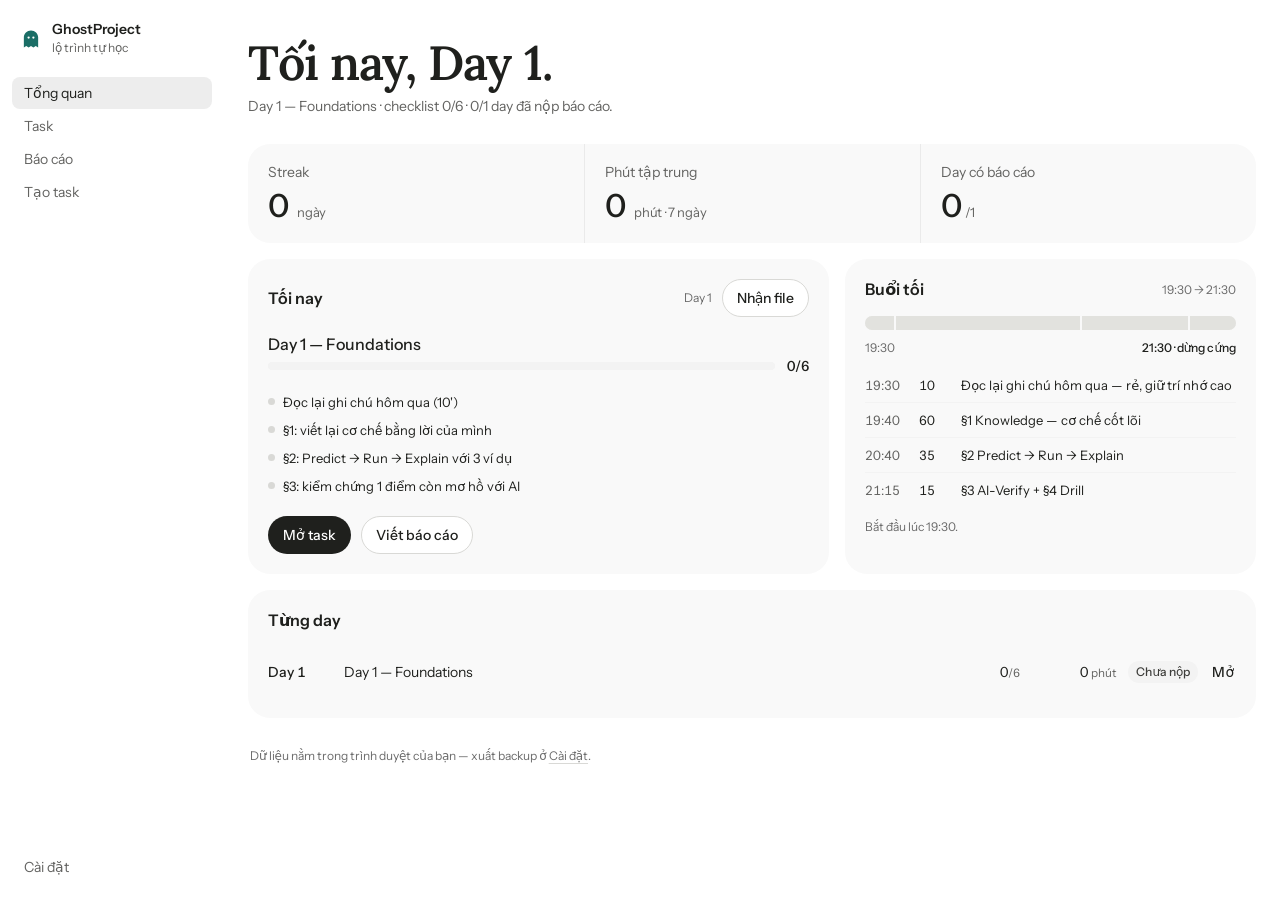
==== ghostproject.html @ 680b6e99 "Đọc được task .html (htmlToMd) + deep-link #tab-N + sửa blockquote về hệ màu + nút Nhận file rõ hơn" ====
﻿<!doctype html>
<html lang="vi">
<head>
<meta charset="utf-8">
<meta name="viewport" content="width=device-width, initial-scale=1">
<title>GhostProject — Lộ trình tự học</title>
<link rel="preconnect" href="https://fonts.googleapis.com">
<link rel="preconnect" href="https://fonts.gstatic.com" crossorigin>
<link href="https://fonts.googleapis.com/css2?family=Instrument+Sans:wght@400;500;600&family=Lora:ital,wght@0,500;0,600;1,500&display=swap" rel="stylesheet">
<style>
/* GhostProject — style dealt: editorial-greeting (draw.mjs --app, seed 1472121576).
   Base: tasteskill assets/app.css (neutral), tokens from the dealt sheet. */
:root{
  --ground:#ffffff; --surface:#f9f9f9; --raised:#f1f1ef; --active:#ededed;
  --border:#eaeaea; --rule:#f3f3f3; --control:#d9d9d6;
  --text:#1f201d; --muted:#636361; --faint:#6b6b6b;
  --accent:#1b6e66; --primary:#1f201d; --primary-ink:#ffffff;
  --positive:#2e7d32; --negative:#b42318; --warning:#92400e;
  --pill-positive-bg:#dcfae5; --pill-positive-ink:#04250e;
  --pill-negative-bg:#fdecea; --pill-negative-ink:#7a1d14;
  --pill-warning-bg:#fffbeb; --pill-warning-ink:#92400e;
  --pill-neutral-bg:#f3f3f3; --pill-neutral-ink:#3d3d3a;
  --font:"Instrument Sans",system-ui,-apple-system,"Segoe UI",sans-serif;
  --serif:"Lora",Georgia,serif; /* redraw từ Instrument Serif: không có subset tiếng Việt */
  --fs-title:24px; --fs-kpi:32px; --fs-body:14px; --fs-small:12px;
  --radius-card:22px; --radius-control:999px;
  --gap:16px; --pad:24px; --card-pad:20px; --control-height:38px;
  --nav-row:32px; --row-height:48px;
  --ease-out:cubic-bezier(0.22,1,0.36,1); --t-press:120ms; --t-hover:150ms; --t-ui:200ms;
}

*,*::before,*::after{box-sizing:border-box}
[hidden]{display:none !important}
html{-webkit-text-size-adjust:100%;text-size-adjust:100%}
body{margin:0;background:var(--ground);color:var(--text);font:var(--fs-body)/20px var(--font);-webkit-font-smoothing:antialiased}
h1,h2,h3,p,figure,ul,ol{margin:0}
ul[class],ol[class]{padding:0;list-style:none}
img,svg,video{display:block;max-width:100%}
button,input,select,textarea{font:inherit;color:inherit}
a{color:inherit;text-decoration:none}
:focus-visible{outline:2px solid var(--accent);outline-offset:2px;border-radius:4px}
.num,table{font-variant-numeric:tabular-nums}
code{background:var(--pill-neutral-bg);border-radius:4px;padding:1px 5px;font-size:.9em}

/* ---------- shell ---------- */
.app{display:grid;grid-template-columns:224px minmax(0,1fr);min-height:100svh}
.sidebar{position:sticky;top:0;height:100svh;display:flex;flex-direction:column;padding:20px 12px 16px;overflow:auto}
.who{display:flex;align-items:center;gap:10px;padding:0 8px 18px}
.who .mark{width:22px;height:22px;flex:none}
.who b{display:block;font-size:14px;font-weight:600;line-height:18px}
.who span{display:block;font-size:var(--fs-small);color:var(--muted)}
.nav-item{display:flex;align-items:center;height:var(--nav-row);margin:1px 0;padding:0 12px;border-radius:8px;font-size:14px;color:var(--muted);transition:background-color var(--t-hover) ease,color var(--t-hover) ease}
.nav-item:hover{background:var(--raised);color:var(--text)}
.nav-item[aria-current="page"]{background:var(--active);color:var(--text)}
.sidebar .bottom{margin-top:auto;padding-top:20px}
.canvas{min-width:0;padding:var(--pad)}

/* phone: nav gập vào thanh 48px, menu là sheet toàn màn hình */
.phonebar{display:none}
.who .close-sheet{display:none}
@media(max-width:860px){
  .app{grid-template-columns:minmax(0,1fr)}
  .phonebar{display:flex;align-items:center;gap:10px;position:sticky;top:0;z-index:15;height:48px;padding:0 16px;background:var(--ground)}
  .phonebar .mark{width:20px;height:20px}
  .phonebar b{font-size:14px;font-weight:600;margin-right:auto}
  .sidebar{position:fixed;inset:0;z-index:30;height:100%;background:var(--surface);transform:translateX(-100%);transition:transform var(--t-ui) var(--ease-out);padding-top:12px}
  .sidebar.open{transform:none}
  .who{justify-content:space-between}
  .who .close-sheet{display:inline-flex}
  .canvas{padding:16px}
}

/* ---------- title ---------- */
.tab{display:none}
.tab.active{display:block}
.title-row{display:flex;align-items:flex-end;justify-content:space-between;gap:16px;margin-bottom:20px;flex-wrap:wrap}
.title-row .screen-title{font-size:var(--fs-title);line-height:1.2;font-weight:600;letter-spacing:-0.01em}
.lead{max-width:64ch;color:var(--muted);margin:-6px 0 20px}

/* ---------- greeting (the move của style) ---------- */
.col{max-width:1100px;margin-inline:auto}
.hello{margin:14px 0 28px}
.greet{font:600 48px/1.05 var(--serif);letter-spacing:-0.02em}
.sub{margin-top:8px;color:var(--muted);max-width:64ch}

/* ---------- grid + panels ---------- */
.grid{display:grid;grid-template-columns:repeat(12,minmax(0,1fr));gap:var(--gap)}
.grid.top{align-items:start}
.panel{background:var(--surface);border-radius:var(--radius-card);padding:var(--card-pad);min-width:0}
.panel>header{display:flex;align-items:center;justify-content:space-between;gap:12px;margin-bottom:16px}
.panel h2{font-size:16px;line-height:1.3;font-weight:600}
.panel .meta,.meta{color:var(--faint);font-size:var(--fs-small)}
.row-end{display:inline-flex;align-items:center;gap:10px}
.footnote{color:var(--faint);font-size:var(--fs-small);margin:28px 2px 0}
.ov-list{margin:12px 0 0;padding:0;list-style:none}
.ov-list li{display:flex;align-items:center;gap:8px;padding:4px 0;font-size:13px;overflow:hidden;text-overflow:ellipsis;white-space:nowrap}
.ov-list li::before{content:"";width:7px;height:7px;flex:none;border-radius:50%;background:var(--control)}
.ov-list li.ok{color:var(--faint);text-decoration:line-through}
.ov-list li.ok::before{background:var(--accent)}
.footnote a{text-decoration:underline;text-underline-offset:3px;text-decoration-color:var(--control)}
.footnote a:hover{color:var(--text)}

/* ---------- KPI: một dải chia đôi bằng hairline, không tile riêng ---------- */
.kpis{display:grid;grid-auto-flow:column;grid-auto-columns:minmax(0,1fr);background:var(--surface);border-radius:var(--radius-card)}
.kpi{padding:18px var(--card-pad)}
.kpi+.kpi{border-left:1px solid var(--border)}
.kpi-label{color:var(--muted)}
.kpi-value{margin-top:6px;font-size:var(--fs-kpi);line-height:1.15;font-weight:500;letter-spacing:-0.01em}
.kpi-value small{font-size:13px;color:var(--muted);font-weight:400;margin-left:3px}

/* ---------- dải buổi tối (signature: 19:30 → 21:30) ---------- */
.strip{position:relative;display:flex;height:14px;border-radius:999px;overflow:hidden;background:var(--rule)}
.strip .seg{height:100%;background:#e2e2de;border-right:2px solid var(--surface)}
.strip .seg:last-child{border-right:0}
.strip .now{position:absolute;top:-4px;bottom:-4px;width:2px;background:var(--accent);border-radius:2px}
.strip .now::after{content:"";position:absolute;top:-5px;left:-3px;width:8px;height:8px;border-radius:50%;background:var(--accent)}
.strip-labels{display:flex;justify-content:space-between;margin-top:8px;color:var(--faint);font-size:var(--fs-small)}
.strip-labels b{color:var(--text);font-weight:500}

/* ---------- rows (nhật ký day) ---------- */
.rows{display:grid}
.row{display:flex;align-items:center;gap:12px;min-height:44px;padding:10px 0}
.row+.row{border-top:1px solid var(--rule)}
.row .d{width:64px;flex:none;font-weight:500}
.row .name{flex:1;min-width:0;overflow:hidden;text-overflow:ellipsis;white-space:nowrap}
.row .fig{width:84px;flex:none;text-align:right;color:var(--text)}
.row .fig small{color:var(--muted)}
.row .text-action{flex:none;border:0;background:none;padding:6px 2px;font-weight:500;color:var(--text);cursor:pointer;text-underline-offset:3px}
.row .text-action:hover{text-decoration:underline}
.text-action.more{margin-top:8px;padding-left:0}
.empty{display:grid;place-items:center;min-height:96px;padding:16px;border:1px dashed var(--control);border-radius:12px;color:var(--muted);text-align:center}
.grid>.empty{grid-column:1/-1;width:100%}

/* ---------- status pill: tint nhạt + mực cùng sắc, 1 cái mỗi row ---------- */
.pill{display:inline-flex;align-items:center;height:22px;padding:0 8px;border-radius:999px;font-size:var(--fs-small);font-weight:500;background:var(--pill-neutral-bg);color:var(--pill-neutral-ink);white-space:nowrap;flex:none}
.pill.pos{background:var(--pill-positive-bg);color:var(--pill-positive-ink)}

/* ---------- controls ---------- */
.btn{display:inline-flex;align-items:center;justify-content:center;gap:8px;height:var(--control-height);padding:0 14px;border-radius:var(--radius-control);border:1px solid var(--control);background:var(--ground);font-weight:500;font-size:14px;cursor:pointer;transition:background-color var(--t-hover) ease,transform var(--t-press) var(--ease-out)}
.btn:hover{background:var(--raised)}
.btn:active{transform:translateY(1px)}
.btn.primary{background:var(--primary);color:var(--primary-ink);border-color:transparent}
.btn.primary:hover{background:#3a3b36}
.btn.ghost{border-color:transparent;background:transparent}
.btn.ghost:hover{background:var(--raised)}
.btn.danger{border-color:transparent;background:transparent;color:var(--negative)}
.btn.danger:hover{background:var(--pill-negative-bg)}
.btn:disabled{opacity:.4;cursor:not-allowed}
.btn:disabled:hover{background:var(--ground)}
.input,select.input{height:38px;padding:0 14px;border:1px solid var(--control);border-radius:12px;background:var(--ground)}
.btnrow{display:flex;gap:10px;flex-wrap:wrap;margin-top:16px}
.inline-field{display:flex;align-items:center;gap:8px}
.inline-field label{color:var(--muted)}

/* ---------- detail: doc + rail timer ---------- */
.detail-grid{display:grid;grid-template-columns:minmax(0,1fr) 384px;gap:var(--gap);align-items:start}
.detail-grid>aside{display:flex;flex-direction:column;gap:var(--gap)}
.detail-grid .fill{flex:1}
@media(max-width:900px){.detail-grid{grid-template-columns:minmax(0,1fr)}.detail-grid .fill{flex:none}}
.track{display:block;height:8px;border-radius:999px;background:var(--rule);overflow:hidden;flex:1}
.track>span{display:block;height:100%;border-radius:999px;background:var(--accent)}

/* timer: bảng đồng hồ */
.timer .t-label{font-size:14px;line-height:20px;color:var(--muted);min-height:40px}
.timer .t-clock{font-size:var(--fs-kpi);line-height:1.1;font-weight:500;letter-spacing:-0.01em;margin:6px 0}
.t-rows{margin:14px 0 2px;display:grid}
.t-row{display:flex;gap:10px;padding:7px 0;font-size:13px;border-bottom:1px solid var(--rule);align-items:baseline}
.t-row:last-child{border-bottom:0}
.t-row .tt{width:44px;flex:none;color:var(--muted)}
.t-row .tm{width:32px;flex:none}
.t-row.cur{color:var(--text);font-weight:500}
.t-row.cur .tt{color:var(--accent)}
.t-row.done{color:var(--faint)}
.t-row.done .tp{text-decoration:line-through}
.t-row.stop .tp{color:var(--warning);font-weight:500}
.notice{margin-top:14px;padding:10px 14px;border-radius:10px;font-size:13px;background:var(--pill-warning-bg);color:var(--pill-warning-ink)}

/* ---------- tài liệu md trong panel ---------- */
.md{min-width:0}
.md h1{font-size:20px;line-height:1.3;font-weight:600;letter-spacing:-0.01em;margin:0 0 12px}
.md .doc-title{font-size:18px;margin-bottom:10px}
.md th.n,.md td.n{text-align:right}
.md h2{font-size:16px;font-weight:600;margin:22px 0 8px}
.md h3{font-size:14px;font-weight:600;margin:16px 0 6px}
.md h2:first-child,.md h1:first-child{margin-top:0}
.md p{margin:0 0 10px;line-height:1.55}
.md table{border-collapse:collapse;width:100%;margin:10px 0}
.md th{height:32px;padding:0 10px;text-align:left;font-weight:400;font-size:var(--fs-small);color:var(--muted);border-bottom:1px solid var(--border);white-space:nowrap}
.md td{padding:8px 10px;border-bottom:1px solid var(--rule);vertical-align:baseline}
.md tbody tr:last-child td{border-bottom:0}
.md blockquote{margin:12px 0;padding:10px 14px;border-radius:10px;font-size:13px;background:var(--pill-negative-bg);color:var(--pill-negative-ink)}
.md pre{background:var(--pill-neutral-bg);border-radius:10px;padding:12px 14px;overflow:auto}
.md pre code{background:none;padding:0}
.md ul,.md ol{margin:4px 0;padding-left:1.4em}
.md li{margin:2px 0}
.md hr{border:0;border-top:1px solid var(--rule);margin:16px 0}
.md li.ckline{list-style:none;margin-left:-1.5em}
.ck{display:flex;gap:10px;align-items:flex-start;padding:4px 0;cursor:pointer}
.ck input{margin-top:3px;accent-color:var(--accent);width:18px;height:18px;cursor:pointer;border-radius:3px}
.ck.done span{text-decoration:line-through;color:var(--muted)}

/* ---------- form viết ---------- */
textarea{width:100%;min-height:340px;border:1px solid var(--control);border-radius:12px;background:var(--ground);color:var(--text);padding:14px;font:14px/22px var(--font);resize:vertical}
textarea:focus-visible{outline:2px solid var(--accent);outline-offset:2px}

/* ---------- settings: 450px label + panel, rule giữa các mục ---------- */
.col-settings{max-width:1152px;margin-inline:auto}
.set-row{display:grid;grid-template-columns:450px minmax(0,686px);gap:var(--gap);padding:32px 0;border-top:1px solid var(--border)}
.set-row:first-of-type{border-top:0;padding-top:0}
.set-label h2{font-size:16px;font-weight:600;margin-bottom:6px}
.set-label p{color:var(--muted);font-size:14px;max-width:44ch}
.set-panel{background:#fafafa;border-radius:16px;padding:16px;min-width:0}
.set-fields{display:grid;grid-template-columns:1fr 1fr;gap:10px 12px}
.set-fields label{display:grid;gap:4px;font-size:var(--fs-small);color:var(--muted)}
.set-fields .span2{grid-column:1/-1}
.set-fields input{width:100%}
@media(max-width:720px){.set-fields{grid-template-columns:1fr}}
@media(max-width:860px){.set-row{grid-template-columns:1fr;gap:12px;padding:24px 0}}

/* ---------- toast: feedback nổi ---------- */
.toast{position:fixed;bottom:24px;left:50%;transform:translateX(-50%);background:var(--primary);color:var(--primary-ink);padding:10px 18px;border-radius:999px;font-size:13px;z-index:99}

@media(max-width:860px){
  .grid>*{grid-column:1/-1 !important}
  .kpis{grid-auto-flow:row;grid-template-columns:repeat(2,minmax(0,1fr))}
  .kpi+.kpi{border-left:0}
  .kpi:nth-child(n+3){border-top:1px solid var(--border)}
  .kpi:nth-child(2n){border-left:1px solid var(--border)}
  .greet{font-size:28px}
}
@media(prefers-reduced-motion:reduce){*,*::before,*::after{transition-duration:0.01ms !important;animation:none !important}}

</style>
</head>
<body>

<div class="app">
  <!-- shell: sidebar trên ground, không top bar (Open plane) -->
  <aside class="sidebar" id="sidebar">
    <div class="who">
      <svg class="mark" viewBox="0 0 24 24" aria-hidden="true"><path d="M12 2.6c-4.3 0-7.8 3.3-7.8 7.6v11.2l2.6-1.8 2.6 1.8 2.6-1.8 2.6 1.8 2.6-1.8 2.6 1.8V10.2c0-4.3-3.5-7.6-7.8-7.6Z" fill="var(--accent)"/><circle cx="9.4" cy="10.4" r="1.25" fill="#fff"/><circle cx="14.6" cy="10.4" r="1.25" fill="#fff"/></svg>
      <div><b>GhostProject</b><span>lộ trình tự học</span></div>
      <button class="btn ghost close-sheet" id="menuClose" type="button" aria-label="Đóng menu">Đóng</button>
    </div>
    <nav aria-label="Mục chính">
      <a class="nav-item" href="#tab-dash" data-tab="dash">Tổng quan</a>
      <a class="nav-item" href="#tab-task" data-tab="task">Task</a>
      <a class="nav-item" href="#tab-report" data-tab="report">Báo cáo</a>
      <a class="nav-item" href="#tab-create" data-tab="create">Tạo task</a>
    </nav>
    <div class="bottom">
      <a class="nav-item" href="#tab-settings" data-tab="settings">Cài đặt</a>
    </div>
  </aside>

  <div class="canvas">
    <!-- phone: thanh 48px, menu mở sheet toàn màn hình -->
    <div class="phonebar">
      <svg class="mark" viewBox="0 0 24 24" aria-hidden="true"><path d="M12 2.6c-4.3 0-7.8 3.3-7.8 7.6v11.2l2.6-1.8 2.6 1.8 2.6-1.8 2.6 1.8 2.6-1.8 2.6 1.8V10.2c0-4.3-3.5-7.6-7.8-7.6Z" fill="var(--accent)"/><circle cx="9.4" cy="10.4" r="1.25" fill="#fff"/><circle cx="14.6" cy="10.4" r="1.25" fill="#fff"/></svg>
      <b>GhostProject</b>
      <button class="btn ghost" id="menuBtn" type="button" aria-label="Mở menu">Menu</button>
    </div>

    <!-- ============ TỔNG QUAN — câu hỏi: tối nay học gì, tới đâu, còn bao lâu ============ -->
    <!-- grid: 12 cột × 77px + 11 gutter × 16px = 1100px -->
    <section id="tab-dash" class="tab col">
      <header class="hello">
        <h2 class="greet" id="greetTitle">Tối nay, Day 1.</h2>
        <p class="sub" id="greetSub"></p>
      </header>

      <div class="grid">
        <div class="kpis" style="grid-column: 1 / -1">
          <div class="kpi"><div class="kpi-label">Streak</div><div class="kpi-value" id="kStreak">0 <small>ngày</small></div></div>
          <div class="kpi"><div class="kpi-label">Phút tập trung</div><div class="kpi-value" id="kMin">0 <small>phút · 7 ngày</small></div></div>
          <div class="kpi"><div class="kpi-label">Day có báo cáo</div><div class="kpi-value" id="kDone">0 <small>trên 0</small></div></div>
        </div>

        <section class="panel" style="grid-column: span 7">
          <header>
            <h2 id="ovTaskKicker">Tối nay</h2>
            <span class="row-end"><span class="meta" id="ovTaskMeta"></span>
              <button class="btn" id="importBtn" type="button">Nhận file</button>
            </span>
            <input type="file" id="importFile" accept=".md,.markdown,.txt,.html" multiple hidden>
          </header>
          <div id="ovTask"></div>
        </section>

        <section class="panel" style="grid-column: span 5">
          <header><h2>Buổi tối</h2><span class="meta" id="ovTimeMeta"></span></header>
          <div id="ovTime"></div>
          <p class="meta" id="ovTimeState" style="margin-top:10px"></p>
        </section>

        <section class="panel rows-panel" style="grid-column: 1 / -1">
          <header><h2>Từng day</h2></header>
          <div class="rows" id="ovLog"></div>
        </section>
      </div>

      <p class="footnote">Dữ liệu nằm trong trình duyệt của bạn — xuất backup ở <a href="#tab-settings" data-tab="settings">Cài đặt</a>.</p>
    </section>

    <!-- ============ TASK — câu hỏi: đang ở phần nào, còn bao lâu ============ -->
    <section id="tab-task" class="tab">
      <div class="title-row">
        <h2 class="screen-title" data-screen="task">Task</h2>
        <select id="taskDay" class="input"></select>
      </div>
      <div id="taskEmpty" class="empty" hidden>Day này chưa có task. Nhận file taskdayN.md ở tab Tổng quan — hoặc bảo bạn bạn đăng thẳng vào tab "Tạo task".</div>
      <div id="taskWrap" class="detail-grid">
        <article id="taskBody" class="panel md"></article>
        <aside>
          <section class="panel timer">
            <header><h2>Timer buổi tối</h2><span class="meta" id="timerMeta"></span></header>
            <div id="timerLabel" class="t-label">Sẵn sàng?</div>
            <div id="timerClock" class="t-clock num">--:--</div>
            <div id="timerNext" class="meta"></div>
            <div id="timerRows" class="t-rows"></div>
            <div class="btnrow">
              <button class="btn primary" id="btnStart" type="button">Bắt đầu</button>
              <button class="btn" id="btnPause" type="button" disabled>Tạm dừng</button>
              <button class="btn" id="btnStop" type="button" disabled>Kết thúc</button>
            </div>
            <div id="timerBanner" class="notice" hidden>
              <b>Hard stop.</b> Dừng cả giữa câu. Đánh dấu chỗ dừng, làm tiếp phiên sau. Giấc ngủ quan trọng hơn việc xong section.
            </div>
          </section>
          <section class="panel fill">
            <header><h2>Tiến độ</h2><span class="meta" id="railMeta"></span></header>
            <div id="railProg"></div>
          </section>
        </aside>
      </div>
    </section>

    <!-- ============ BÁO CÁO — câu hỏi: báo cáo tối nay đủ chưa ============ -->
    <section id="tab-report" class="tab">
      <div class="title-row">
        <h2 class="screen-title" data-screen="report">Báo cáo</h2>
        <select id="repDay" class="input"></select>
      </div>
      <div class="grid">
        <section class="panel" style="grid-column: 1 / -1">
          <header><h2>Nội dung</h2><button class="btn ghost" id="btnRefill" type="button" title="Điền lại từ checklist + timer (mất nội dung đang viết)">Điền lại từ data</button></header>
          <textarea id="repText" spellcheck="false"></textarea>
          <div class="btnrow">
            <button class="btn" id="btnSaveDraft" type="button">Lưu nháp</button>
            <button class="btn" id="btnCopy" type="button">Copy</button>
            <button class="btn primary" id="btnDlMd" type="button">Tải baocaoday.md</button>
            <button class="btn" id="btnDlHtml" type="button">Tải .html</button>
          </div>
          <p class="meta" id="repSavedInfo" style="margin-top:10px"></p>
        </section>
        <section class="panel" style="grid-column: 1 / -1">
          <header><h2>Xem trước</h2></header>
          <div id="repPrev" class="md"></div>
        </section>
      </div>
    </section>

    <!-- ============ TẠO TASK (người giao task) ============ -->
    <section id="tab-create" class="tab">
      <div class="title-row">
        <h2 class="screen-title" data-screen="create">Tạo task</h2>
      </div>
      <p class="lead">Dành cho người giao task: viết task rồi tải file <code>taskdayN.md</code> gửi qua chat. Người học kéo file vào trang là xong.</p>
      <div class="grid">
        <section class="panel" style="grid-column: 1 / -1">
          <header>
            <h2>Nội dung</h2>
            <div class="inline-field"><label for="crDay">Day</label><input type="number" id="crDay" min="1" value="1" class="input num"></div>
          </header>
          <textarea id="crText" spellcheck="false"></textarea>
          <div class="btnrow">
            <button class="btn primary" id="btnCrDl" type="button">Tải taskday.md</button>
            <button class="btn" id="btnCrSave" type="button">Lưu vào app</button>
            <button class="btn ghost" id="btnCrPrev" type="button">Xem thử</button>
          </div>
        </section>
        <section class="panel" style="grid-column: 1 / -1">
          <header><h2>Xem thử</h2></header>
          <div id="crPrev" class="md"></div>
        </section>
      </div>
    </section>

    <!-- ============ CÀI ĐẶT — settings 2 cột (450px label + panel) ============ -->
    <!-- arithmetic: 450 + 16 + 686 = 1152 -->
    <section id="tab-settings" class="tab col-settings">
      <div class="title-row"><h2 class="screen-title" data-screen="settings">Cài đặt</h2></div>
      <div class="set-row">
        <div class="set-label">
          <h2>Dữ liệu</h2>
          <p>Mọi thứ lưu trong trình duyệt (localStorage). Xuất file backup để chuyển máy hoặc phòng khi xoá cache.</p>
        </div>
        <div class="set-panel">
          <div class="btnrow" style="margin-top:0">
            <button class="btn" id="backupOut" type="button">Xuất backup .json</button>
            <button class="btn" id="backupIn" type="button">Nhập backup</button>
            <input type="file" id="backupFile" accept=".json" hidden>
          </div>
          <p class="meta" style="margin-top:10px">Backup gồm toàn bộ task, báo cáo, checklist và phút tập trung, dạng JSON. Nhập lại được ở đây hoặc ở máy khác.</p>
        </div>
      </div>
      <div class="set-row">
        <div class="set-label">
          <h2>Gửi lại bạn bạn</h2>
          <p>Gộp mọi báo cáo đã viết thành một file .md duy nhất, đọc được cả chuỗi tiến trình trong một lần mở.</p>
        </div>
        <div class="set-panel">
          <button class="btn" id="dlAllReports" type="button">Tải tất cả báo cáo .md</button>
          <p class="meta" style="margin-top:10px" id="allRepCount"></p>
        </div>
      </div>
      <div class="set-row">
        <div class="set-label">
          <h2>Đồng bộ S3</h2>
          <p>Chia sẻ dữ liệu với bạn bạn qua bucket S3. Hai máy cùng đọc ghi <code>tasks.json</code> (task) và <code>reports.json</code> (báo cáo, checklist, phút tập trung), tự trộn theo thời gian.</p>
        </div>
        <div class="set-panel">
          <div class="set-fields">
            <label class="span2">Endpoint<input id="s3Endpoint" class="input" placeholder="https://s3-hcm-r1.longvan.net"></label>
            <label>Region<input id="s3Region" class="input" placeholder="hcm5-r1"></label>
            <label>Bucket<input id="s3Bucket" class="input" placeholder="tên bucket, ví dụ ghostproject"></label>
            <label>Access key<input id="s3Ak" class="input" autocomplete="off"></label>
            <label>Secret key<input id="s3Sk" class="input" autocomplete="off" type="password"></label>
          </div>
          <div class="btnrow" style="margin-top:12px">
            <button class="btn primary" id="btnSyncNow" type="button">Đồng bộ ngay</button>
            <span class="meta" id="syncStatus"></span>
          </div>
          <p class="meta" style="margin-top:10px">Khóa nằm trong trình duyệt này (localStorage) — không gửi đi đâu khác. Tự đồng bộ khi mở trang và 2,5 giây sau mỗi lần lưu.</p>
        </div>
      </div>
      <div class="set-row">
        <div class="set-label">
          <h2>Xoá tất cả</h2>
          <p>Xoá toàn bộ task, báo cáo, checklist và phút tập trung trong trình duyệt này. Không hoàn tác được.</p>
        </div>
        <div class="set-panel">
          <button class="btn danger" id="resetAll" type="button">Xoá dữ liệu GhostProject</button>
        </div>
      </div>
    </section>
  </div>
</div>

<div id="toast" class="toast" hidden></div>
<script>
'use strict';
/* GhostProject — self-study tracker. Static site, all data in localStorage.
   shortcut: storage is browser-local (no server) — use Backup export/import to move data between machines.
   UI: tasteskill "editorial-greeting" (seed 1472121576) — greeting là h1, panel tông, accent teal trên data. */

const $ = (id) => document.getElementById(id);
const KEY = 'ghostproject_v1';
const iso = (d) => d.getFullYear() + '-' + String(d.getMonth() + 1).padStart(2, '0') + '-' + String(d.getDate()).padStart(2, '0');
const today = () => iso(new Date());

/* ---------------- state ---------------- */
function defaultState() {
  return { tasks: {}, reports: {}, checks: {}, focus: [], cur: { task: null, report: null } };
}
function load() {
  try {
    const raw = localStorage.getItem(KEY);
    if (!raw) return null;
    return { ...defaultState(), ...JSON.parse(raw) };
  } catch { return null; }
}
function save() {
  localStorage.setItem(KEY, JSON.stringify(state));
  queuePush(); // có cấu hình S3 thì đẩy debounced
}
let pushT = null; // debounce push lên S3 (khai báo sớm để save() gọi được lúc seed)
function queuePush() {
  const c = state.s3 || {};
  if (!c.bucket || !c.ak || !c.sk) return;
  clearTimeout(pushT);
  pushT = setTimeout(() => { if (!syncNow.busy) syncNow(false); }, 2500);
}

const SAMPLE_MD = `# Day 1 — Foundations

**Mục tiêu hôm nay:** hiểu cơ chế cốt lõi của §1 và chạy được trọn một buổi **§2 Predict → Run → Explain**.

## Bối cảnh
- Buổi học: tối ngày thường, 2 giờ (19:30 → 21:30)
- Nguyên tắc: ghi chú bằng tay, điện thoại để khỏi phòng, hard stop đúng giờ.

## Inside a 2-hour weekday evening

| TIME | MIN | PART |
|------|-----|------|
| 19:30 | 10 | Đọc lại ghi chú hôm qua — rẻ, giữ trí nhớ cao |
| 19:40 | 60 | **§1 Knowledge** — cơ chế cốt lõi |
| 20:40 | 35 | **§2 Predict → Run → Explain** |
| 21:15 | 15 | **§3 AI-Verify + §4 Drill** |
| 21:30 | — | **Hard stop. Dừng cả giữa câu.** |

> **21:30 là điểm dừng, không phải mục tiêu.** Hoàn thành section kém quan trọng hơn việc giữ trạng thái làm việc ngày mai và giấc ngủ tối nay. Đánh dấu chỗ dừng và làm tiếp ở phiên sau.

## Checklist
- [ ] Đọc lại ghi chú hôm qua (10')
- [ ] §1: viết lại cơ chế bằng lời của mình
- [ ] §2: Predict → Run → Explain với 3 ví dụ
- [ ] §3: kiểm chứng 1 điểm còn mơ hồ với AI
- [ ] §4: drill 5 câu
- [ ] Ghi lại chỗ dừng nếu dừng sớm
`;

let state = load();
if (!state) {
  state = defaultState();
  state.tasks[1] = { type: 'md', content: SAMPLE_MD, addedAt: 0 }; // addedAt 0: task thật của S3 luôn thắng sample khi trộn
  save();
}

const taskDays = () => Object.keys(state.tasks).map(Number).sort((a, b) => a - b);
const nextDay = () => (taskDays().at(-1) || 0) + 1;
const focusMinutesForDay = (day) => state.focus.filter((e) => e.day === day).reduce((s, e) => s + e.minutes, 0);
function taskTitle(day) {
  const t = state.tasks[day]; if (!t) return '';
  if (t.type === 'html') return 'Task dạng HTML';
  const m = t.content.match(/^#\s+(.+)$/m);
  return m ? m[1].replace(/\*\*/g, '').trim() : `Day ${day}`;
}
function ckPair(day) {
  const c = state.checks[day] || [];
  let total = c.length;
  if (state.tasks[day]?.type === 'md') {
    const n = (state.tasks[day].content.match(/^- \[( |x|X)\]/gm) || []).length;
    if (n > total) total = n;
  }
  return [c.filter(Boolean).length, total];
}

/* ---------------- markdown renderer (small, offline) ---------------- */
function esc(s) { return s.replace(/&/g, '&amp;').replace(/</g, '&lt;').replace(/>/g, '&gt;'); }
function inline(s) {
  return s
    .replace(/`([^`]+)`/g, '<code>$1</code>')
    .replace(/\*\*([^*]+)\*\*/g, '<strong>$1</strong>')
    .replace(/(^|[\s(>])\*([^*\n]+)\*(?=[\s).,;:!?)<]|$)/g, '$1<em>$2</em>')
    .replace(/\[([^\]]+)\]\((https?:[^)\s]+)\)/g, '<a href="$2" target="_blank" rel="noopener">$1</a>');
}
function splitRow(r) {
  return r.trim().replace(/^\|/, '').replace(/\|$/, '').split('|').map((c) => c.trim());
}
/* HTML → md: đọc lại task dạng .html (từ "Tạo task", báo cáo, hoặc bạn bạn gửi file html khác)
   để timer + checklist hoạt động như .md */
function htmlToMd(src) {
  const doc = new DOMParser().parseFromString(src, 'text/html');
  const inl = (n) => {
    let s = '';
    for (const c of n.childNodes) {
      if (c.nodeType === 3) s += c.nodeValue;
      else if (c.nodeType !== 1) continue;
      const t = c.tagName;
      if (t === 'STRONG' || t === 'B') s += '**' + inl(c) + '**';
      else if (t === 'EM' || t === 'I') s += '*' + inl(c) + '*';
      else if (t === 'CODE') s += '`' + c.textContent + '`';
      else if (t === 'BR') s += ' ';
      else s += inl(c); // span/other → đi tiếp
    }
    return s;
  };
  const cell = (n) => inl(n).replace(/\s+/g, ' ').trim();
  const out = [];
  const walk = (parent) => {
    for (const el of parent.children) {
      const t = el.tagName;
      if (/^H[1-5]$/.test(t)) {
        const lv = t === 'H1' || t === 'H2' ? 1 : +t[1] - 1; // mdToHtml: '# '→h2.doc-title, '## '→h3…
        out.push('#'.repeat(lv) + ' ' + cell(el));
      } else if (t === 'P' || t === 'DIV') {
        if (el.querySelector('table,ul,ol,blockquote,pre,h1,h2,h3,h4,h5')) { walk(el); continue; } // div bọc → đi sâu
        out.push(cell(el));
      } else if (t === 'TABLE') {
        const trs = [...el.rows];
        if (!trs.length) continue;
        const rowMd = (tr) => '| ' + [...tr.cells].map((c) => cell(c)).join(' | ') + ' |';
        // cả bảng một block (các hàng liền nhau — parseSchedule cần); dòng đầu làm header
        out.push(rowMd(trs[0]) + '\n| ' + [...trs[0].cells].map(() => '---').join(' | ') + ' |\n'
          + trs.slice(1).map(rowMd).join('\n'));
      } else if (t === 'UL' || t === 'OL') {
        let n = 0;
        const items = [];
        for (const li of el.children) {
          if (li.tagName !== 'LI') continue;
          const box = li.querySelector('input[type="checkbox"]');
          const txt = cell(li.querySelector('.ck span') || li);
          if (box || li.classList.contains('ckline')) items.push(`- [${box?.checked ? 'x' : ' '}] ${txt}`);
          else if (t === 'OL') items.push(`${++n}. ${txt}`);
          else items.push(`- ${txt}`);
        }
        if (items.length) out.push(items.join('\n')); // cả list một block
      } else if (t === 'BLOCKQUOTE') {
        out.push('> ' + cell(el));
      } else if (t === 'PRE') {
        out.push('```\n' + el.textContent.replace(/\r?\n$/, '') + '\n```');
      } else if (t === 'HR') {
        out.push('---');
      } else walk(el); // section/article/… → đi sâu
    }
  };
  walk(doc.body);
  return out.join('\n\n');
}

function mdToHtml(src) {
  const lines = esc(src).split(/\r?\n/);
  const out = [];
  const p = [];
  let ck = 0; // checkbox index in document order
  const flushP = () => { if (p.length) { out.push('<p>' + inline(p.join(' ')) + '</p>'); p.length = 0; } };

  let i = 0;
  while (i < lines.length) {
    const L = lines[i];
    if (/^```/.test(L)) { // code fence
      flushP(); const buf = []; i++;
      while (i < lines.length && !/^```/.test(lines[i])) { buf.push(lines[i]); i++; }
      i++; out.push('<pre><code>' + buf.join('\n') + '</code></pre>'); continue;
    }
    if (/^\s*(-{3,}|\*{3,}|_{3,})\s*$/.test(L)) { flushP(); out.push('<hr>'); i++; continue; }
    const h = L.match(/^(#{1,4})\s+(.*)$/);
    // md '# ' là tiêu đề tài liệu trong app → h2.doc-title (chỉ greeting được làm h1)
    if (h) { flushP(); const lvl = Math.min(5, h[1].length + 1);
      out.push(`<h${lvl}${h[1].length === 1 ? ' class="doc-title"' : ''}>` + inline(h[2]) + `</h${lvl}>`); i++; continue; }
    // table: header line + separator line
    if (/^\s*\|.*\|?\s*$/.test(L) && i + 1 < lines.length && /^\s*\|?[\s:\-|]+\|?\s*$/.test(lines[i + 1]) && lines[i + 1].includes('-')) {
      flushP();
      const head = splitRow(L); let j = i + 2; const body = [];
      while (j < lines.length && /\|/.test(lines[j]) && lines[j].trim() !== '') { body.push(splitRow(lines[j])); j++; }
      const numRe = /^-?\d[\d.,]*%?$/;
      const colNum = head.map((_, c) => body.filter((r) => numRe.test(r[c] || '')).length);
      const thCls = (c) => colNum[c] > 0 && colNum[c] >= Math.ceil(body.length * 0.6) ? ' class="n"' : '';
      let html = '<table><thead><tr>' + head.map((c, ci) => `<th${thCls(ci)}>` + inline(c) + '</th>').join('') + '</tr></thead><tbody>';
      for (const r of body) html += '<tr>' + r.map((c) => `<td${numRe.test(c) ? ' class="n"' : ''}>` + inline(c) + '</td>').join('') + '</tr>';
      out.push(html + '</tbody></table>');
      i = j; continue;
    }
    if (/^\s*&gt;/.test(L)) { // blockquote (nguồn đã escape nên '>' thành '&gt;')
      flushP(); const buf = [];
      while (i < lines.length && /^\s*&gt;/.test(lines[i])) { buf.push(lines[i].replace(/^\s*&gt;\s?/, '')); i++; }
      out.push('<blockquote><p>' + inline(buf.join(' ')) + '</p></blockquote>'); continue;
    }
    const ul = L.match(/^\s*[-*]\s+(.*)$/);
    const ol = L.match(/^\s*\d+[.)]\s+(.*)$/);
    if (ul || ol) {
      flushP();
      const ordered = !!ol; const items = [];
      while (i < lines.length) {
        const m = lines[i].match(/^\s*[-*]\s+(.*)$/) || lines[i].match(/^\s*\d+[.)]\s+(.*)$/);
        if (!m) break; items.push(m[1]); i++;
      }
      let html = ordered ? '<ol>' : '<ul>';
      for (const it of items) {
        const t = it.match(/^\[([ xX])\]\s+(.*)$/);
        if (t) {
          const idx = ck++;
          html += `<li class="ckline"><label class="ck"><input type="checkbox" data-ck="${idx}"><span>` + inline(t[2]) + '</span></label></li>';
        } else html += '<li>' + inline(it) + '</li>';
      }
      out.push(html + (ordered ? '</ol>' : '</ul>')); continue;
    }
    if (L.trim() === '') { flushP(); i++; continue; }
    p.push(L.trim()); i++;
  }
  flushP();
  return out.join('\n');
}

/* schedule table → timer rows; null nếu không tìm thấy bảng phù hợp */
function parseSchedule(md) {
  const lines = md.split(/\r?\n/);
  for (let i = 0; i < lines.length - 1; i++) {
    if (/^\s*\|.*\|/.test(lines[i]) && lines[i + 1].includes('-') && /^\s*\|?[\s:\-|]+\|?\s*$/.test(lines[i + 1])) {
      const rows = []; let j = i + 2;
      while (j < lines.length && /\|/.test(lines[j]) && lines[j].trim() !== '') { rows.push(splitRow(lines[j])); j++; }
      const sched = rows.filter((c) => c.length >= 3).map((c) => ({
        time: c[0],
        min: /^\d+$/.test(c[1]) ? +c[1] : 0,
        label: c.slice(2).join(' · ').replace(/\*\*/g, ''),
      }));
      if (sched.filter((r) => r.min > 0).length >= 2) return sched;
      i = j;
    }
  }
  return null;
}
const DEFAULT_SCHED = [
  { time: '19:30', min: 10, label: 'Đọc lại ghi chú hôm qua' },
  { time: '19:40', min: 60, label: '§1 Knowledge' },
  { time: '20:40', min: 35, label: '§2 Predict → Run → Explain' },
  { time: '21:15', min: 15, label: '§3 AI-Verify + §4 Drill' },
  { time: '21:30', min: 0, label: 'Hard stop — dừng cả giữa câu', stop: true },
];

/* ---------------- helpers ---------------- */
function download(name, text, mime = 'text/markdown') {
  const a = document.createElement('a');
  a.href = URL.createObjectURL(new Blob([text], { type: mime + ';charset=utf-8' }));
  a.download = name; a.click();
  setTimeout(() => URL.revokeObjectURL(a.href), 500);
}
let toastT;
function toast(msg) {
  const el = $('toast'); el.textContent = msg; el.hidden = false;
  clearTimeout(toastT); toastT = setTimeout(() => { el.hidden = true; }, 2600);
}
async function copyText(t) {
  try { await navigator.clipboard.writeText(t); }
  catch {
    const ta = document.createElement('textarea'); ta.value = t; document.body.appendChild(ta);
    ta.select(); document.execCommand('copy'); ta.remove();
  }
  toast('Đã copy vào clipboard');
}
function beep(times = 1) {
  try {
    const a = new (window.AudioContext || window.webkitAudioContext)();
    for (let k = 0; k < times; k++) {
      const o = a.createOscillator(); const g = a.createGain();
      o.connect(g); g.connect(a.destination); o.frequency.value = 880;
      o.start(a.currentTime + k * 0.35); o.stop(a.currentTime + k * 0.35 + 0.22);
    }
  } catch { /* im lặng là được */ }
}

/* ---------------- tabs ---------------- */
function retag(el, tag) {
  if (!el || el.tagName === tag) return el;
  const n = document.createElement(tag);
  for (const a of el.attributes || []) n.setAttribute(a.name, a.value);
  n.innerHTML = el.innerHTML;
  el.replaceWith(n);
  return n;
}
function setScreenTitle(name) {
  // bất biến: đúng MỘT h1 trong DOM tại mọi thời điểm — tiêu đề của màn đang mở
  if (name === 'dash') {
    document.querySelectorAll('.screen-title').forEach((t) => retag(t, 'H2'));
    retag($('greetTitle'), 'H1');
  } else {
    document.querySelectorAll('.screen-title').forEach((t) => retag(t, t.dataset.screen === name ? 'H1' : 'H2'));
    retag($('greetTitle'), 'H2');
  }
}
function switchTab(name) {
  document.querySelectorAll('.tab').forEach((s) => s.classList.toggle('active', s.id === 'tab-' + name));
  document.querySelectorAll('.nav-item[data-tab]').forEach((a) => {
    if (a.dataset.tab === name) a.setAttribute('aria-current', 'page');
    else a.removeAttribute('aria-current');
  });
  setScreenTitle(name);
  $('sidebar')?.classList.remove('open');
  renderAll();
}

/* ---------------- dải buổi tối (signature element) ---------------- */
const toMin = (hm) => { const [h, m] = hm.split(':').map(Number); return h * 60 + (m || 0); };
const hmText = (m) => `${Math.floor(m / 60)} giờ ${String(m % 60).padStart(2, '0')} phút`;
function stripHTML(sched) {
  const total = sched.reduce((s, r) => s + r.min, 0);
  const start = toMin(sched[0].time); const end = start + total;
  const n = new Date().getHours() * 60 + new Date().getMinutes();
  const inWindow = n >= start && n < end;
  const pct = inWindow ? Math.min(100, Math.max(0, ((n - start) / (end - start)) * 100)) : null;
  const segs = sched.filter((r) => r.min > 0)
    .map((r) => `<span class="seg" style="width:${((r.min / total) * 100).toFixed(2)}%" title="${esc(r.time)} · ${esc(r.label)}"></span>`)
    .join('');
  return `<div class="strip" role="img" aria-label="Buổi học từ ${esc(sched[0].time)} đến ${esc(sched.at(-1).time)}, dừng cứng">${segs}${pct != null ? `<span class="now" style="left:${pct.toFixed(2)}%"></span>` : ''}</div>
  <div class="strip-labels"><span>${esc(sched[0].time)}</span><b>${esc(sched.at(-1).time)} · dừng cứng</b></div>`;
}
function stripState(sched) {
  const start = toMin(sched[0].time);
  const end = start + sched.reduce((s, r) => s + r.min, 0);
  const n = new Date().getHours() * 60 + new Date().getMinutes();
  if (n < start) return n < start - 360 ? `Bắt đầu lúc ${sched[0].time}.` : `Bắt đầu sau ${hmText(start - n)} nữa.`;
  if (n >= end) return 'Hard stop đã qua — mai học tiếp.';
  let acc = start;
  for (const r of sched) {
    const rowEnd = acc + r.min;
    if (n < rowEnd && r.min > 0) {
      const nx = sched[sched.indexOf(r) + 1];
      return `Đang: ${r.label} — còn ${rowEnd - n} phút${nx ? ` tới ${nx.time}` : ''}.`;
    }
    acc = rowEnd;
  }
  return '';
}

/* thanh tiến độ checklist: track + fill, nhãn 2 đầu */
const bar = (dn, tot) => tot ? `<div class="btnrow" style="margin-top:0;margin-bottom:12px;align-items:center;gap:12px">
  <span class="track"><span style="width:${Math.round((dn / tot) * 100)}%"></span></span>
  <span class="num" style="font-weight:500">${dn}/${tot}</span></div>` : '';
function ckItems(day) {
  if (!state.tasks[day] || state.tasks[day].type !== 'md') return [];
  const checks = state.checks[day] || [];
  return [...state.tasks[day].content.matchAll(/^- \[( |x|X)\]\s*(.+)$/gm)]
    .map((m, k) => ({ done: m[1].toLowerCase() === 'x' || checks[k] === true, text: m[2].replace(/\*\*/g, '') }));
}

/* ---------------- đồng bộ S3 (Long Vân / S3-compatible, SigV4 bằng crypto.subtle) ---------------- */
const S3_DEFAULTS = { endpoint: 'https://s3-hcm-r1.longvan.net', region: 'hcm5-r1', bucket: '', ak: '', sk: '', lastSync: '' };
const s3cfg = () => ({ ...S3_DEFAULTS, ...(state.s3 || {}) });
const te = new TextEncoder();
const sha256hex = async (d) => [...new Uint8Array(await crypto.subtle.digest('SHA-256', typeof d === 'string' ? te.encode(d) : d))].map((b) => b.toString(16).padStart(2, '0')).join('');
const hmacK = async (k, m) => crypto.subtle.importKey('raw', typeof k === 'string' ? te.encode(k) : k, { name: 'HMAC', hash: 'SHA-256' }, false, ['sign']).then((key) => crypto.subtle.sign('HMAC', key, te.encode(m)));
const hmacHex = async (k, m) => [...new Uint8Array(await hmacK(k, m))].map((b) => b.toString(16).padStart(2, '0')).join('');
const uriEnc = (s) => encodeURIComponent(s).replace(/[!'()*]/g, (c) => '%' + c.charCodeAt(0).toString(16).toUpperCase());
const canonPath = (p) => ('/' + (p || '').replace(/^\/+/, '')).split('/').map((s) => uriEnc(s)).join('/');

async function s3Call(method, file, body) {
  const cfg = s3cfg();
  if (!cfg.endpoint || !cfg.bucket) throw new Error('Chưa điền bucket trong Cài đặt');
  const host = cfg.endpoint.replace(/^https?:\/\//, '').replace(/\/+$/, '');
  const path = canonPath(`/${cfg.bucket}/${file}`);
  const query = method === 'GET' ? { v: String(Date.now()) } : {}; // bust cache edge (cache key theo URL, bỏ qua auth)
  const amzDate = new Date().toISOString().replace(/[:-]|\.\d{3}/g, '');
  const dateStamp = amzDate.slice(0, 8);
  const payloadHash = await sha256hex(body || '');
  const headers = { 'x-amz-content-sha256': payloadHash, 'x-amz-date': amzDate };
  if (body !== undefined) headers['content-type'] = 'application/json; charset=utf-8';
  const sorted = Object.keys(headers).sort();
  const qs = Object.keys(query).sort().map((k) => `${uriEnc(k)}=${query[k] ? uriEnc(query[k]) : ''}`).join('&');
  const canonical = [method, path, qs,
    sorted.map((h) => `${h}:${String(headers[h]).trim()}\n`).join(''),
    sorted.join(';'), payloadHash].join('\n');
  const scope = `${dateStamp}/${cfg.region}/s3/aws4_request`;
  const toSign = ['AWS4-HMAC-SHA256', amzDate, scope, await sha256hex(canonical)].join('\n');
  const kSig = await hmacK(await hmacK(await hmacK(await hmacK('AWS4' + cfg.sk, dateStamp), cfg.region), 's3'), 'aws4_request');
  headers.authorization = `AWS4-HMAC-SHA256 Credential=${cfg.ak}/${scope}, SignedHeaders=${sorted.join(';')}, Signature=${await hmacHex(kSig, toSign)}`;
  let res;
  try {
    res = await fetch(`https://${host}${path}` + (qs ? `?${qs}` : ''), { method, headers, body: body === undefined ? undefined : body });
  } catch {
    throw new Error('Không gọi được S3' + (location.protocol === 'file:' ? ' (mở trang qua https — file:// bị chặn CORS)' : ''));
  }
  if (method === 'GET' && res.status === 404) return null; // file chưa có lần nào → coi như rỗng
  if (!res.ok) throw new Error(`${method} ${file} → HTTP ${res.status}`);
  return method === 'GET' ? await res.json() : true;
}

function mergeIn(remoteTasks, remoteReports) {
  let changed = false;
  for (const [d, t] of Object.entries(remoteTasks?.tasks || {})) {
    const cur = state.tasks[d];
    if (!cur || (t.addedAt || 0) > (cur.addedAt || 0)) {
      if (cur && cur.content !== t.content) delete state.checks[d]; // task đổi → checklist cũ sai lệch
      state.tasks[d] = t; changed = true;
    }
  }
  for (const [d, r] of Object.entries(remoteReports?.reports || {})) {
    if (!state.reports[d] || (r.ts || 0) > (state.reports[d].ts || 0)) { state.reports[d] = r; changed = true; }
  }
  for (const [d, arr] of Object.entries(remoteReports?.checks || {})) {
    const cur = state.checks[d] || [];
    state.checks[d] = arr.map((v, i) => v || cur[i]);
    if (state.checks[d].some((v, i) => v !== cur[i])) changed = true;
  }
  for (const e of remoteReports?.focus || []) {
    if (!state.focus.some((x) => (x.ts && x.ts === e.ts) || (!x.ts && x.date === e.date && x.day === e.day && x.minutes === e.minutes))) {
      state.focus.push(e); changed = true;
    }
  }
  return changed;
}

let lastPush = '';
async function syncNow(manual) {
  if (syncNow.busy) return;
  const cfg = s3cfg();
  if (!cfg.bucket || !cfg.ak || !cfg.sk) {
    if (manual) toast('Điền bucket + access key trong Cài đặt trước');
    return;
  }
  syncNow.busy = true;
  setSyncStatus('Đang đồng bộ…');
  try {
    const [rt, rr] = await Promise.all([s3Call('GET', 'tasks.json'), s3Call('GET', 'reports.json')]);
    if (mergeIn(rt, rr)) { save(); renderAll(); }
    const now = new Date().toISOString();
    const tJson = JSON.stringify({ tasks: state.tasks, updatedAt: now });
    const rJson = JSON.stringify({ reports: state.reports, checks: state.checks, focus: state.focus, updatedAt: now });
    const fresh = JSON.stringify(state.tasks) + JSON.stringify([state.reports, state.checks, state.focus]);
    if (fresh !== lastPush) {
      await s3Call('PUT', 'tasks.json', tJson);
      await s3Call('PUT', 'reports.json', rJson);
      lastPush = fresh;
    }
    state.s3 = { ...cfg, lastSync: now };
    save();
    setSyncStatus('Đồng bộ lúc ' + new Date(now).toLocaleTimeString('vi-VN', { hour: '2-digit', minute: '2-digit' }));
    if (manual) toast('Đã đồng bộ với S3');
  } catch (e) {
    setSyncStatus('Lỗi đồng bộ: ' + e.message);
    if (manual) toast('Đồng bộ lỗi: ' + e.message);
  } finally { syncNow.busy = false; }
}
function setSyncStatus(msg) { const el = $('syncStatus'); if (el) el.textContent = msg; }

/* ---------------- dashboard ---------------- */
let logAll = false;
function calcStreak() {
  const dates = new Set(Object.values(state.reports).map((r) => r.date).filter(Boolean));
  const d = new Date();
  if (!dates.has(iso(d))) { d.setDate(d.getDate() - 1); if (!dates.has(iso(d))) return 0; }
  let n = 0;
  while (dates.has(iso(d))) { n++; d.setDate(d.getDate() - 1); }
  return n;
}
function renderDash() {
  const days = taskDays();
  const streak = calcStreak();
  const weekAgo = iso(new Date(Date.now() - 6 * 864e5));
  const mins = state.focus.filter((e) => e.date >= weekAgo).reduce((s, e) => s + e.minutes, 0);
  const done = days.filter((d) => state.reports[d]).length;
  const cur = days.at(-1) ?? null;

  $('greetTitle').textContent = cur ? `Tối nay, Day ${cur}.` : 'Chưa có task.';
  if (cur) {
    const [dn, tot] = ckPair(cur);
    $('greetSub').textContent = `${taskTitle(cur)} · checklist ${tot ? `${dn}/${tot}` : '—'} · ${done}/${days.length} day đã nộp báo cáo.`;
  } else {
    $('greetSub').textContent = 'Nhận file taskdayN.md từ bạn bạn, hoặc tự tạo ở tab "Tạo task".';
  }

  $('kStreak').innerHTML = `${streak} <small>ngày</small>`;
  $('kMin').innerHTML = `${mins} <small>phút · 7 ngày</small>`;
  $('kDone').innerHTML = `${done}<small>/${days.length}</small>`;

  // panel task tối nay — có checklist 4 mục đầu để cân chiều cao với panel bên cạnh
  const ov = $('ovTask');
  if (!cur) {
    $('ovTaskKicker').textContent = 'Tối nay';
    $('ovTaskMeta').textContent = '';
    ov.innerHTML = '<div class="empty">Chưa có task nào. Import file taskdayN.md hoặc .html, hoặc bảo bạn bạn đăng ở tab "Tạo task".</div>';
  } else {
    $('ovTaskKicker').textContent = 'Tối nay';
    $('ovTaskMeta').textContent = `Day ${cur}`;
    const [dn, tot] = ckPair(cur);
    const items = ckItems(cur);
    ov.innerHTML = `
      <p style="font-size:16px;font-weight:500;line-height:1.4">${esc(taskTitle(cur))}</p>
      ${bar(dn, tot)}
      ${items.length ? `<ul class="ov-list">${items.slice(0, 4).map((it) =>
        `<li class="${it.done ? 'ok' : ''}">${esc(it.text)}</li>`).join('')}</ul>` : ''}
      <div class="btnrow">
        <button class="btn primary" data-open="${cur}">Mở task</button>
        <button class="btn" data-open-report="${cur}">Viết báo cáo</button>
      </div>`;
  }

  // panel buổi tối
  const sched = (cur && state.tasks[cur]?.type === 'md' && parseSchedule(state.tasks[cur].content)) || DEFAULT_SCHED;
  $('ovTimeMeta').textContent = `${sched[0].time} → ${sched.at(-1).time}`;
  $('ovTime').innerHTML = stripHTML(sched) + `<div class="t-rows" style="margin:10px 0 0">${
    sched.filter((r) => r.min > 0).map((r) =>
      `<div class="t-row"><span class="tt num">${esc(r.time)}</span><span class="tm num">${r.min}</span><span class="tp">${esc(r.label)}</span></div>`).join('')
  }</div>`;
  $('ovTimeState').textContent = stripState(sched);

  // nhật ký day (cap 8 dòng, có nút xem tất cả)
  const log = $('ovLog');
  if (!days.length) {
    log.innerHTML = '<div class="empty">Chưa có day nào. Day đầu tiên sẽ xuất hiện ở đây sau khi import hoặc tạo task.</div>';
  } else {
    const shown = logAll ? days : days.slice(0, 8);
    log.innerHTML = shown.map((d) => {
      const [dn, tot] = ckPair(d);
      const rep = state.reports[d];
      const pmin = focusMinutesForDay(d);
      return `<div class="row">
        <span class="d num">Day ${d}</span>
        <span class="name">${esc(taskTitle(d))}</span>
        <span class="fig num">${tot ? `${dn}<small>/${tot}</small>` : '—'}</span>
        <span class="fig num">${pmin} <small>phút</small></span>
        <span class="pill ${rep ? 'pos' : ''}">${rep ? 'Đã gửi' : 'Chưa nộp'}</span>
        <button class="text-action" data-open="${d}">Mở</button>
      </div>`;
    }).join('');
    if (days.length > 8 && !logAll) log.insertAdjacentHTML('beforeend', `<button class="text-action more" id="logMore">Tất cả ${days.length} day</button>`);
    const more = $('logMore'); if (more) more.onclick = () => { logAll = true; renderDash(); };
  }
}

/* ---------------- task view ---------------- */
function renderTask() {
  const days = taskDays();
  $('taskDay').innerHTML = days.map((d) => `<option value="${d}">Day ${d}</option>`).join('') || '<option value="">—</option>';
  if (!state.tasks[state.cur.task]) state.cur.task = days.at(-1) ?? null;
  if (state.cur.task != null) $('taskDay').value = state.cur.task;

  const t = state.cur.task != null ? state.tasks[state.cur.task] : null;
  $('taskEmpty').hidden = !!t;
  $('taskWrap').hidden = !t;
  if (!t) return;
  const day = state.cur.task;
  $('timerMeta').textContent = `Day ${day}`;
  timerSetup(day, false); // no-op nếu cùng day; xác nhận đã do caller xử lý

  const body = $('taskBody');
  if (t.type === 'html') {
    body.innerHTML = '<p class="meta" style="margin-bottom:12px">Task dạng .html — xem nguyên bản bên dưới (không có checklist tự động).</p>';
    const f = document.createElement('iframe');
    f.style.cssText = 'width:100%;height:70vh;border:1px solid var(--border);border-radius:12px;background:#fff';
    f.sandbox = ''; f.srcdoc = t.content;
    body.appendChild(f);
  } else {
    body.innerHTML = mdToHtml(t.content);
    const cks = state.checks[day] || [];
    body.querySelectorAll('input[data-ck]').forEach((inp) => {
      const k = +inp.dataset.ck;
      if (cks[k]) { inp.checked = true; inp.closest('.ck')?.classList.add('done'); }
    });
  }

  // panel tiến độ ở rail: thanh + các mục còn lại + nút sang báo cáo
  const [dn, tot] = ckPair(day);
  const undone = ckItems(day).filter((it) => !it.done);
  $('railMeta').textContent = tot ? `${dn}/${tot}` : '';
  $('railProg').innerHTML = bar(dn, tot)
    + (tot
      ? (undone.length
        ? `<ul class="ov-list">${undone.slice(0, 6).map((it) => `<li>${esc(it.text)}</li>`).join('')}</ul>`
          + (undone.length > 6 ? `<p class="meta" style="margin-top:8px">Còn ${undone.length - 6} mục nữa trong checklist.</p>` : '')
        : '<p class="meta">Checklist đã xong hết cho day này.</p>')
      : '<p class="meta">Task này không có checklist tự động.</p>')
    + `<div class="btnrow"><button class="btn" data-open-report="${day}">Viết báo cáo</button></div>`
    + `<p class="meta" style="margin-top:10px">Dừng cứng ${esc(timer.sched.at(-1).time)} — dừng cả giữa câu.</p>`;
}

/* ---------------- timer ---------------- */
const timer = { day: null, sched: DEFAULT_SCHED, i: -1, remain: 0, running: false, started: false, logged: false, doneMin: 0, int: null };
function timerSetup(day, confirmIfRunning) {
  if (timer.day === day) return true;
  if (confirmIfRunning && timer.started && !timer.logged
    && !confirm('Timer đang chạy. Chuyển day sẽ mất tiến trình timer. Chuyển chứ?')) return false;
  clearInterval(timer.int);
  Object.assign(timer, { day, i: -1, remain: 0, running: false, started: false, logged: false, doneMin: 0, int: null });
  const t = state.tasks[day];
  timer.sched = (t && t.type === 'md' && parseSchedule(t.content)) || DEFAULT_SCHED;
  renderTimer();
  return true;
}
const fmtClock = (s) => {
  s = Math.max(0, Math.round(s));
  if (s < 3600) return String(Math.floor(s / 60)).padStart(2, '0') + ':' + String(s % 60).padStart(2, '0');
  return Math.floor(s / 3600) + ':' + String(Math.floor((s % 3600) / 60)).padStart(2, '0') + ':' + String(s % 60).padStart(2, '0');
};
function renderTimer() {
  const s = timer.sched;
  $('timerRows').innerHTML = s.map((r, idx) => {
    let cls = '';
    if (idx < timer.i) cls += ' done';
    if (idx === timer.i && timer.started && timer.running) cls += ' cur';
    if (r.min === 0) cls += ' stop';
    return `<div class="t-row ${cls}"><span class="tt num">${esc(r.time)}</span><span class="tm num">${r.min || '—'}</span><span class="tp">${esc(r.label)}</span></div>`;
  }).join('');

  const row = timer.i >= 0 && timer.i < s.length ? s[timer.i] : null;
  const finished = timer.started && (timer.i >= s.length || timer.logged);
  if (!timer.started) {
    const total = s.reduce((x, r) => x + r.min, 0);
    $('timerLabel').textContent = 'Sẵn sàng?';
    $('timerClock').textContent = fmtClock(total * 60);
    $('timerNext').textContent = 'Bắt đầu: ' + s[0].label;
  } else if (finished) {
    $('timerLabel').textContent = 'Hoàn thành phiên.';
    $('timerClock').textContent = fmtClock(timer.doneMin * 60);
    $('timerNext').textContent = `Đã ghi ${timer.doneMin} phút cho Day ${timer.day}`;
  } else {
    $('timerLabel').textContent = row.time + ' — ' + row.label;
    $('timerClock').textContent = fmtClock(Math.max(0, timer.remain));
    const nx = s[timer.i + 1];
    $('timerNext').textContent = nx ? 'Tiếp: ' + nx.label : '';
  }
  $('btnStart').disabled = timer.running;
  $('btnStart').textContent = timer.logged ? 'Lại từ đầu' : (timer.started && !timer.running ? 'Tiếp tục' : 'Bắt đầu');
  $('btnPause').disabled = !timer.started || timer.logged;
  $('btnPause').textContent = timer.running ? 'Tạm dừng' : (timer.started ? 'Tiếp tục' : 'Tạm dừng');
  $('btnStop').disabled = !timer.started || timer.logged;
  const hasStop = s.some((r) => r.min === 0);
  $('timerBanner').hidden = !(finished && timer.logged && hasStop);
}
function tick() {
  timer.remain--;
  if (timer.remain < 0) { advance(); return; }
  renderTimer();
}
function advance() {
  const row = timer.sched[timer.i];
  if (row && row.min > 0) { timer.doneMin += row.min; beep(); }
  timer.i++;
  if (timer.i >= timer.sched.length || timer.sched[timer.i].min === 0) { finishSession(); return; }
  timer.remain = timer.sched[timer.i].min * 60;
  renderTimer();
}
function finishSession() {
  clearInterval(timer.int); timer.running = false;
  if (!timer.logged && timer.doneMin > 0) {
    state.focus.push({ date: today(), day: timer.day, minutes: timer.doneMin, ts: Date.now() });
    timer.logged = true; save(); renderDash();
    toast(`Đã ghi ${timer.doneMin} phút cho Day ${timer.day}`);
  }
  renderTimer();
}
function resetTimerRun() {
  clearInterval(timer.int);
  Object.assign(timer, { i: -1, remain: 0, running: false, started: false, logged: false, doneMin: 0 });
}

/* ---------------- report ---------------- */
let repLoadedDay = null;
function reportTemplate(day) {
  const [dn, tot] = ckPair(day);
  const mins = focusMinutesForDay(day);
  return `# Báo cáo Day ${day}
- Ngày: ${today()}
- Thời gian tập trung: ${mins} phút (từ timer)
- Checklist: ${dn}/${tot}${tot ? ' (' + Math.round((dn / tot) * 100) + '%)' : ''}

## Đã làm
- ...

## Không làm / lý do
- ...

## Học được
- ...

## Câu hỏi cho bạn
- ...

## Bằng chứng
- (link ghi chú / code / ảnh)
`;
}
function pickReportDay() {
  const days = taskDays();
  if (!state.tasks[state.cur.report]) {
    state.cur.report = days.filter((d) => !state.reports[d]).at(-1) ?? days.at(-1) ?? null;
    repLoadedDay = null;
  }
  return state.cur.report;
}
function renderReport() {
  const days = taskDays();
  $('repDay').innerHTML = days.map((d) => `<option value="${d}">Day ${d}</option>`).join('') || '<option value="">—</option>';
  const day = pickReportDay();
  if (day != null) $('repDay').value = day;
  if (day == null) { $('repPrev').innerHTML = '<p class="meta">Chưa có day nào có task.</p>'; return; }
  if (repLoadedDay !== day) {
    repLoadedDay = day;
    const r = state.reports[day];
    $('repText').value = r ? r.md : reportTemplate(day);
    const info = $('repSavedInfo');
    info.textContent = r ? `Đã lưu ${r.date} ${r.at || ''}. Tải lại file để gửi bạn bạn.` : '';
  }
  $('repPrev').innerHTML = mdToHtml($('repText').value);
}
function saveDraft() {
  const day = state.cur.report; if (day == null) return;
  state.reports[day] = { md: $('repText').value, date: today(), at: new Date().toLocaleTimeString('vi-VN', { hour: '2-digit', minute: '2-digit' }), ts: Date.now() };
  save(); renderDash();
  $('repSavedInfo').textContent = `Đã lưu ${state.reports[day].date} ${state.reports[day].at}`;
}
function reportHtmlExport(day, md) {
  return `<!doctype html><html lang="vi"><head><meta charset="utf-8"><title>Báo cáo Day ${day}</title>
<style>body{font:15px/1.6 Georgia,serif;max-width:720px;margin:40px auto;padding:0 20px;color:#1f201d}
h1{font-size:1.4rem}h2{font-size:1.05rem;margin:1.2em 0 .4em;padding-top:.6em;border-top:1px solid #eaeaea}
table{border-collapse:collapse;width:100%}td,th{border-bottom:1px solid #eaeaea;padding:6px 10px;text-align:left}
blockquote{border-left:4px solid #fde68a;background:#fffbeb;margin:12px 0;padding:10px 14px;border-radius:10px;color:#92400e}</style>
</head><body>${mdToHtml(md)}</body></html>`;
}

/* ---------------- create task (cho người giao task) ---------------- */
let crAuto = true;
function createTemplate(n) {
  return `# Day ${n} — <tiêu đề>

**Mục tiêu hôm nay:** <mục tiêu 1 dòng>

## Bối cảnh
- <ràng buộc, tài liệu đọc, rule...>

## Inside a 2-hour weekday evening

| TIME | MIN | PART |
|------|-----|------|
| 19:30 | 10 | Đọc lại ghi chú hôm qua |
| 19:40 | 60 | **§1 Knowledge — <chủ đề>** |
| 20:40 | 35 | **§2 Predict → Run → Explain** |
| 21:15 | 15 | **§3 AI-Verify + §4 Drill** |
| 21:30 | — | **Hard stop. Dừng cả giữa câu.** |

> **21:30 là điểm dừng, không phải mục tiêu.** Đánh dấu chỗ dừng và làm tiếp ở phiên sau.

## Checklist
- [ ] <việc 1>
- [ ] <việc 2>
- [ ] <việc 3>
- [ ] Ghi lại chỗ dừng nếu dừng sớm
`;
}

/* ---------------- import / backup ---------------- */
async function handleFiles(files) {
  let first = null;
  for (const f of files) {
    const text = await f.text();
    const isHtml = /\.html?$/i.test(f.name) || /^\s*<(!doctype|html)/i.test(text);
    const md = isHtml ? htmlToMd(text) : text; // task .html cũng đọc được: chuyển về md để có checklist + timer
    const m = f.name.match(/day\s*(\d+)/i) || f.name.match(/(\d+)/);
    const day = m ? +m[1] : nextDay();
    if (state.tasks[day] && state.tasks[day].content !== md && !confirm(`Day ${day} đã có task. Ghi đè?`)) continue;
    if (state.tasks[day]?.content !== md) delete state.checks[day]; // task mới → checklist cũ không còn đúng
    state.tasks[day] = { type: 'md', content: md, addedAt: Date.now() };
    if (!first) first = day;
  }
  resetTimerRun(); timer.day = null; // task có thể đổi → buộc dựng lại lịch timer
  save(); renderAll();
  if (first != null) { toast(`Đã nhận task Day ${first}`); openTask(first); }
}
function openTask(day) {
  if (!timerSetup(day, true)) return;
  state.cur.task = day; save(); switchTab('task');
}
function openReport(day) {
  state.cur.report = day; repLoadedDay = null; save(); switchTab('report');
}

/* ---------------- wiring ---------------- */
function renderAll() {
  renderDash(); renderTask(); renderReport();
  const n = taskDays().filter((d) => state.reports[d]).length;
  $('allRepCount').textContent = n ? `${n} day đã có báo cáo trong app.` : 'Chưa day nào có báo cáo.';
}
function init() {
  // điều hướng: mọi [data-tab] (sidebar, footnote), [data-open] → task, [data-open-report] → báo cáo
  document.addEventListener('click', (e) => {
    const tab = e.target.closest('[data-tab]');
    if (tab) { e.preventDefault(); switchTab(tab.dataset.tab); return; }
    const op = e.target.closest('[data-open]');
    if (op) { openTask(+op.dataset.open); return; }
    const orp = e.target.closest('[data-open-report]');
    if (orp) { openReport(+orp.dataset.openReport); return; }
  });
  $('menuBtn').onclick = () => $('sidebar').classList.add('open');
  $('menuClose').onclick = () => $('sidebar').classList.remove('open');

  // dashboard — nhận file task (nút + kéo thả toàn trang)
  $('importBtn').onclick = () => $('importFile').click();
  $('importFile').onchange = (e) => { handleFiles([...e.target.files]); e.target.value = ''; };
  document.addEventListener('dragover', (e) => { if ([...e.dataTransfer.types].includes('Files')) e.preventDefault(); });
  document.addEventListener('drop', (e) => {
    if (![...e.dataTransfer.types].includes('Files')) return;
    e.preventDefault(); handleFiles([...e.dataTransfer.files]);
  });
  $('backupOut').onclick = () => download('ghostproject-backup.json', JSON.stringify(state, null, 2), 'application/json');
  $('backupIn').onclick = () => $('backupFile').click();
  $('backupFile').onchange = async (e) => {
    const f = e.target.files[0]; if (!f) return;
    try {
      const data = JSON.parse(await f.text());
      if (!data || typeof data.tasks !== 'object') throw new Error('bad');
      if (!confirm('Nhập backup sẽ thay thế toàn bộ dữ liệu hiện tại. Tiếp tục?')) return;
      state = { ...defaultState(), ...data }; repLoadedDay = null; resetTimerRun(); timer.day = null;
      save(); renderAll(); toast('Đã nhập backup');
    } catch { alert('File backup không hợp lệ.'); }
    e.target.value = '';
  };
  $('resetAll').onclick = () => {
    if (!confirm('Xoá TOÀN BỘ task, báo cáo, tiến độ của GhostProject? Không hoàn tác được.')) return;
    state = defaultState(); repLoadedDay = null; resetTimerRun(); timer.day = null;
    save(); renderAll(); toast('Đã xoá hết');
  };
  $('dlAllReports').onclick = () => {
    const days = taskDays().filter((d) => state.reports[d]);
    if (!days.length) { toast('Chưa có báo cáo nào'); return; }
    const md = days.map((d) => state.reports[d].md).join('\n\n---\n\n');
    download(`baocao-day${days[0]}-den-day${days.at(-1)}.md`, md);
    toast(`Đã tải ${days.length} báo cáo gộp một file`);
  };

  // đồng bộ S3
  const s3Map = { s3Endpoint: 'endpoint', s3Region: 'region', s3Bucket: 'bucket', s3Ak: 'ak', s3Sk: 'sk' };
  for (const [id, k] of Object.entries(s3Map)) {
    const inp = $(id);
    inp.value = s3cfg()[k] || '';
    inp.addEventListener('input', () => {
      state.s3 = { ...s3cfg(), [k]: inp.value.trim() };
      save(); setSyncStatus('Đã lưu thông tin — bấm "Đồng bộ ngay" để chạy');
    });
  }
  $('btnSyncNow').onclick = () => syncNow(true);
  setSyncStatus(s3cfg().lastSync ? 'Lần đồng bộ cuối: ' + new Date(s3cfg().lastSync).toLocaleString('vi-VN') : 'Chưa đồng bộ lần nào');

  // task
  $('taskDay').onchange = (e) => {
    const d = +e.target.value;
    if (!timerSetup(d, true)) { e.target.value = state.cur.task; return; }
    state.cur.task = d; save(); renderAll();
  };
  $('taskBody').addEventListener('change', (e) => {
    const k = e.target.dataset.ck; if (k === undefined) return;
    const arr = state.checks[state.cur.task] || (state.checks[state.cur.task] = []);
    arr[+k] = e.target.checked;
    e.target.closest('.ck')?.classList.toggle('done', e.target.checked);
    save(); renderDash();
  });

  // timer
  $('btnStart').onclick = () => {
    if (timer.logged) resetTimerRun();
    if (!timer.started) {
      timer.started = true; timer.i = 0;
      timer.remain = (timer.sched[0]?.min || 0) * 60;
    }
    timer.running = true; clearInterval(timer.int); timer.int = setInterval(tick, 1000);
    renderTimer();
  };
  $('btnPause').onclick = () => {
    if (!timer.started || timer.logged) return;
    if (timer.running) { clearInterval(timer.int); timer.running = false; }
    else { timer.running = true; clearInterval(timer.int); timer.int = setInterval(tick, 1000); }
    renderTimer();
  };
  $('btnStop').onclick = () => {
    if (!timer.started || timer.logged) return;
    clearInterval(timer.int); timer.running = false;
    let mins = timer.doneMin;
    if (timer.i < timer.sched.length && timer.sched[timer.i].min > 0) {
      mins += Math.floor((timer.sched[timer.i].min * 60 - timer.remain) / 60);
    }
    if (mins > 0) {
      state.focus.push({ date: today(), day: timer.day, minutes: mins, ts: Date.now() });
      timer.logged = true; save(); renderDash();
      toast(`Đã ghi ${mins} phút cho Day ${timer.day}`);
    } else toast('Chưa đủ 1 phút để ghi');
    renderTimer();
  };

  // report
  $('repDay').onchange = (e) => { state.cur.report = +e.target.value; repLoadedDay = null; save(); renderReport(); };
  let deb;
  $('repText').addEventListener('input', () => {
    clearTimeout(deb); deb = setTimeout(() => { $('repPrev').innerHTML = mdToHtml($('repText').value); }, 250);
  });
  $('btnRefill').onclick = () => { $('repText').value = reportTemplate(state.cur.report); $('repPrev').innerHTML = mdToHtml($('repText').value); toast('Đã điền lại từ checklist + timer'); };
  $('btnSaveDraft').onclick = () => { saveDraft(); toast('Đã lưu nháp'); };
  $('btnCopy').onclick = () => copyText($('repText').value);
  $('btnDlMd').onclick = () => {
    if (state.cur.report == null) return;
    saveDraft(); download(`baocaoday${state.cur.report}.md`, $('repText').value);
    toast(`Đã tải baocaoday${state.cur.report}.md`);
  };
  $('btnDlHtml').onclick = () => {
    if (state.cur.report == null) return;
    saveDraft(); download(`baocaoday${state.cur.report}.html`, reportHtmlExport(state.cur.report, $('repText').value), 'text/html');
    toast(`Đã tải baocaoday${state.cur.report}.html`);
  };

  // create
  $('crText').value = createTemplate(1); crAuto = true;
  $('crDay').addEventListener('input', () => {
    const n = Math.max(1, +$('crDay').value || 1);
    if (crAuto) { $('crText').value = createTemplate(n); renderCrPrev(); }
  });
  $('crText').addEventListener('input', () => { crAuto = false; renderCrPrev(); });
  $('btnCrPrev').onclick = renderCrPrev;
  $('btnCrDl').onclick = () => {
    const n = Math.max(1, +$('crDay').value || 1);
    download(`taskday${n}.md`, $('crText').value);
    toast(`Đã tải taskday${n}.md — gửi cho người học`);
  };
  $('btnCrSave').onclick = () => {
    const n = Math.max(1, +$('crDay').value || 1);
    state.tasks[n] = { type: 'md', content: $('crText').value, addedAt: Date.now() };
    delete state.checks[n]; save(); renderAll(); toast(`Đã lưu Day ${n} vào app`);
  };
  function renderCrPrev() { $('crPrev').innerHTML = mdToHtml($('crText').value); }
  renderCrPrev();

  // cập nhật vị trí "bây giờ" trên dải buổi tối mỗi 30 giây
  setInterval(() => {
    if ($('tab-dash')?.classList.contains('active')) renderDash();
  }, 30000);

  const startHash = location.hash.startsWith('#tab-') && ['dash', 'task', 'report', 'create', 'settings'].includes(location.hash.slice(5)) ? location.hash.slice(5) : 'dash';
  switchTab(startHash);
  window.addEventListener('hashchange', () => { // deep-link: /#tab-task mở thẳng màn Task
    const t = location.hash.startsWith('#tab-') ? location.hash.slice(5) : 'dash';
    if (['dash', 'task', 'report', 'create', 'settings'].includes(t)) switchTab(t);
  });

  // có cấu hình S3 thì kéo dữ liệu từ bucket về khi mở trang
  if (s3cfg().bucket && s3cfg().ak && s3cfg().sk) syncNow(false);
}
init();

</script>
</body>
</html>
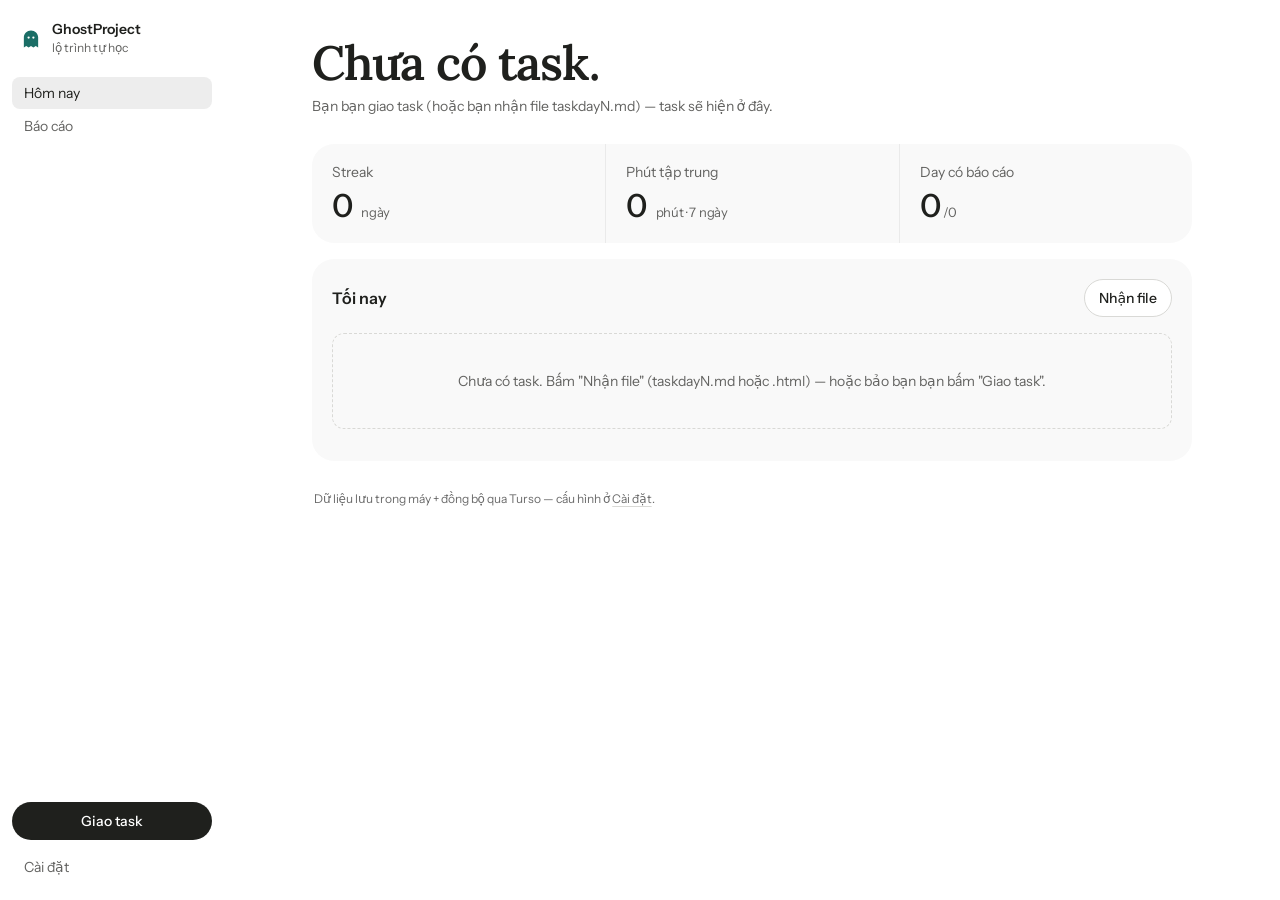
==== commit e9e110ab: "Đổi data layer sang Turso (SQLite qua HTTP), gọn còn 3 màn Hôm nay/Báo cáo/Cài đặt" ====
--- a/ghostproject.html
+++ b/ghostproject.html
@@ -78,7 +78,9 @@
 .lead{max-width:64ch;color:var(--muted);margin:-6px 0 20px}
 
 /* ---------- greeting (the move của style) ---------- */
-.col{max-width:1100px;margin-inline:auto}
+.col{max-width:880px;margin-inline:auto}
+.col>.kpis{margin-bottom:var(--gap)}
+.col>.panel{margin-top:var(--gap)}
 .hello{margin:14px 0 28px}
 .greet{font:600 48px/1.05 var(--serif);letter-spacing:-0.02em}
 .sub{margin-top:8px;color:var(--muted);max-width:64ch}
@@ -92,11 +94,6 @@
 .panel .meta,.meta{color:var(--faint);font-size:var(--fs-small)}
 .row-end{display:inline-flex;align-items:center;gap:10px}
 .footnote{color:var(--faint);font-size:var(--fs-small);margin:28px 2px 0}
-.ov-list{margin:12px 0 0;padding:0;list-style:none}
-.ov-list li{display:flex;align-items:center;gap:8px;padding:4px 0;font-size:13px;overflow:hidden;text-overflow:ellipsis;white-space:nowrap}
-.ov-list li::before{content:"";width:7px;height:7px;flex:none;border-radius:50%;background:var(--control)}
-.ov-list li.ok{color:var(--faint);text-decoration:line-through}
-.ov-list li.ok::before{background:var(--accent)}
 .footnote a{text-decoration:underline;text-underline-offset:3px;text-decoration-color:var(--control)}
 .footnote a:hover{color:var(--text)}
 
@@ -117,17 +114,19 @@
 .strip-labels{display:flex;justify-content:space-between;margin-top:8px;color:var(--faint);font-size:var(--fs-small)}
 .strip-labels b{color:var(--text);font-weight:500}
 
-/* ---------- rows (nhật ký day) ---------- */
-.rows{display:grid}
-.row{display:flex;align-items:center;gap:12px;min-height:44px;padding:10px 0}
-.row+.row{border-top:1px solid var(--rule)}
-.row .d{width:64px;flex:none;font-weight:500}
-.row .name{flex:1;min-width:0;overflow:hidden;text-overflow:ellipsis;white-space:nowrap}
-.row .fig{width:84px;flex:none;text-align:right;color:var(--text)}
-.row .fig small{color:var(--muted)}
-.row .text-action{flex:none;border:0;background:none;padding:6px 2px;font-weight:500;color:var(--text);cursor:pointer;text-underline-offset:3px}
-.row .text-action:hover{text-decoration:underline}
-.text-action.more{margin-top:8px;padding-left:0}
+/* ---------- rows (báo cáo) ---------- */
+.rep-list{display:grid;gap:10px}
+.rep-item{background:var(--surface);border-radius:18px;padding:0 20px;min-width:0}
+.rep-item>summary,.rep-head{display:flex;align-items:center;gap:12px;min-height:58px;padding:10px 0;list-style:none;cursor:pointer}
+.rep-item>summary::-webkit-details-marker{display:none}
+.rep-item>summary::after{content:"+";margin-left:4px;color:var(--muted);font-weight:500}
+.rep-item[open]>summary::after{content:"–"}
+.rep-item[open]>summary{border-bottom:1px solid var(--border);cursor:default}
+.rep-item .d{width:64px;flex:none;font-weight:500}
+.rep-item .name{flex:1;min-width:0;overflow:hidden;text-overflow:ellipsis;white-space:nowrap}
+.rep-item .fig{width:70px;flex:none;text-align:right}
+.rep-item .fig small{color:var(--muted)}
+.rep-item .md{padding:16px 0 20px}
 .empty{display:grid;place-items:center;min-height:96px;padding:16px;border:1px dashed var(--control);border-radius:12px;color:var(--muted);text-align:center}
 .grid>.empty{grid-column:1/-1;width:100%}
 
@@ -137,6 +136,8 @@
 
 /* ---------- controls ---------- */
 .btn{display:inline-flex;align-items:center;justify-content:center;gap:8px;height:var(--control-height);padding:0 14px;border-radius:var(--radius-control);border:1px solid var(--control);background:var(--ground);font-weight:500;font-size:14px;cursor:pointer;transition:background-color var(--t-hover) ease,transform var(--t-press) var(--ease-out)}
+.btn.wide{width:100%}
+.sidebar .bottom .btn.wide{margin-bottom:10px}
 .btn:hover{background:var(--raised)}
 .btn:active{transform:translateY(1px)}
 .btn.primary{background:var(--primary);color:var(--primary-ink);border-color:transparent}
@@ -152,13 +153,17 @@
 .inline-field{display:flex;align-items:center;gap:8px}
 .inline-field label{color:var(--muted)}
 
-/* ---------- detail: doc + rail timer ---------- */
-.detail-grid{display:grid;grid-template-columns:minmax(0,1fr) 384px;gap:var(--gap);align-items:start}
-.detail-grid>aside{display:flex;flex-direction:column;gap:var(--gap)}
-.detail-grid .fill{flex:1}
-@media(max-width:900px){.detail-grid{grid-template-columns:minmax(0,1fr)}.detail-grid .fill{flex:none}}
+/* ---------- hôm nay: task + timer + báo cáo ---------- */
+.timer-grid{display:grid;grid-template-columns:minmax(0,1fr) minmax(0,1fr);gap:28px;align-items:start}
+@media(max-width:720px){.timer-grid{grid-template-columns:minmax(0,1fr);gap:4px}}
 .track{display:block;height:8px;border-radius:999px;background:var(--rule);overflow:hidden;flex:1}
 .track>span{display:block;height:100%;border-radius:999px;background:var(--accent)}
+.preview{margin-top:16px;border-top:1px solid var(--border);padding-top:12px}
+.preview>summary{display:inline-flex;gap:6px;font-size:var(--fs-small);color:var(--muted);cursor:pointer;list-style:none}
+.preview>summary::-webkit-details-marker{display:none}
+.preview>summary::after{content:"+";font-weight:500}
+.preview[open]>summary::after{content:"–"}
+.preview[open]>summary{margin-bottom:12px}
 
 /* timer: bảng đồng hồ */
 .timer .t-label{font-size:14px;line-height:20px;color:var(--muted);min-height:40px}
@@ -220,6 +225,14 @@
 /* ---------- toast: feedback nổi ---------- */
 .toast{position:fixed;bottom:24px;left:50%;transform:translateX(-50%);background:var(--primary);color:var(--primary-ink);padding:10px 18px;border-radius:999px;font-size:13px;z-index:99}
 
+/* ---------- modal giao task ---------- */
+.modal{position:fixed;inset:0;z-index:80;display:grid;place-items:center;padding:16px;background:rgba(31,32,29,.32)}
+.sheet{width:min(720px,100%);max-height:calc(100svh - 32px);overflow:auto;background:var(--ground);border-radius:var(--radius-card);padding:22px}
+.sheet>header{display:flex;align-items:center;justify-content:space-between;gap:12px;margin-bottom:14px}
+.sheet h2{font-size:18px;font-weight:600}
+.sheet textarea{min-height:260px}
+.assign-prev{border-top:1px solid var(--border);margin-top:16px;padding-top:14px}
+
 @media(max-width:860px){
   .grid>*{grid-column:1/-1 !important}
   .kpis{grid-auto-flow:row;grid-template-columns:repeat(2,minmax(0,1fr))}
@@ -235,7 +248,7 @@
 <body>
 
 <div class="app">
-  <!-- shell: sidebar trên ground, không top bar (Open plane) -->
+  <!-- shell: sidebar trên ground, không top bar -->
   <aside class="sidebar" id="sidebar">
     <div class="who">
       <svg class="mark" viewBox="0 0 24 24" aria-hidden="true"><path d="M12 2.6c-4.3 0-7.8 3.3-7.8 7.6v11.2l2.6-1.8 2.6 1.8 2.6-1.8 2.6 1.8 2.6-1.8 2.6 1.8V10.2c0-4.3-3.5-7.6-7.8-7.6Z" fill="var(--accent)"/><circle cx="9.4" cy="10.4" r="1.25" fill="#fff"/><circle cx="14.6" cy="10.4" r="1.25" fill="#fff"/></svg>
@@ -243,12 +256,11 @@
       <button class="btn ghost close-sheet" id="menuClose" type="button" aria-label="Đóng menu">Đóng</button>
     </div>
     <nav aria-label="Mục chính">
-      <a class="nav-item" href="#tab-dash" data-tab="dash">Tổng quan</a>
-      <a class="nav-item" href="#tab-task" data-tab="task">Task</a>
+      <a class="nav-item" href="#tab-dash" data-tab="dash">Hôm nay</a>
       <a class="nav-item" href="#tab-report" data-tab="report">Báo cáo</a>
-      <a class="nav-item" href="#tab-create" data-tab="create">Tạo task</a>
     </nav>
     <div class="bottom">
+      <button class="btn primary wide" id="btnAssign" type="button">Giao task</button>
       <a class="nav-item" href="#tab-settings" data-tab="settings">Cài đặt</a>
     </div>
   </aside>
@@ -261,63 +273,40 @@
       <button class="btn ghost" id="menuBtn" type="button" aria-label="Mở menu">Menu</button>
     </div>
 
-    <!-- ============ TỔNG QUAN — câu hỏi: tối nay học gì, tới đâu, còn bao lâu ============ -->
-    <!-- grid: 12 cột × 77px + 11 gutter × 16px = 1100px -->
+    <!-- ============ HÔM NAY — task tối nay + timer + nộp báo cáo ============ -->
     <section id="tab-dash" class="tab col">
       <header class="hello">
         <h2 class="greet" id="greetTitle">Tối nay, Day 1.</h2>
         <p class="sub" id="greetSub"></p>
       </header>
 
-      <div class="grid">
-        <div class="kpis" style="grid-column: 1 / -1">
-          <div class="kpi"><div class="kpi-label">Streak</div><div class="kpi-value" id="kStreak">0 <small>ngày</small></div></div>
-          <div class="kpi"><div class="kpi-label">Phút tập trung</div><div class="kpi-value" id="kMin">0 <small>phút · 7 ngày</small></div></div>
-          <div class="kpi"><div class="kpi-label">Day có báo cáo</div><div class="kpi-value" id="kDone">0 <small>trên 0</small></div></div>
-        </div>
-
-        <section class="panel" style="grid-column: span 7">
-          <header>
-            <h2 id="ovTaskKicker">Tối nay</h2>
-            <span class="row-end"><span class="meta" id="ovTaskMeta"></span>
-              <button class="btn" id="importBtn" type="button">Nhận file</button>
-            </span>
-            <input type="file" id="importFile" accept=".md,.markdown,.txt,.html" multiple hidden>
-          </header>
-          <div id="ovTask"></div>
-        </section>
-
-        <section class="panel" style="grid-column: span 5">
-          <header><h2>Buổi tối</h2><span class="meta" id="ovTimeMeta"></span></header>
-          <div id="ovTime"></div>
-          <p class="meta" id="ovTimeState" style="margin-top:10px"></p>
-        </section>
-
-        <section class="panel rows-panel" style="grid-column: 1 / -1">
-          <header><h2>Từng day</h2></header>
-          <div class="rows" id="ovLog"></div>
-        </section>
+      <div class="kpis">
+        <div class="kpi"><div class="kpi-label">Streak</div><div class="kpi-value" id="kStreak">0 <small>ngày</small></div></div>
+        <div class="kpi"><div class="kpi-label">Phút tập trung</div><div class="kpi-value" id="kMin">0 <small>phút · 7 ngày</small></div></div>
+        <div class="kpi"><div class="kpi-label">Day có báo cáo</div><div class="kpi-value" id="kDone">0 <small>trên 0</small></div></div>
       </div>
 
-      <p class="footnote">Dữ liệu nằm trong trình duyệt của bạn — xuất backup ở <a href="#tab-settings" data-tab="settings">Cài đặt</a>.</p>
-    </section>
-
-    <!-- ============ TASK — câu hỏi: đang ở phần nào, còn bao lâu ============ -->
-    <section id="tab-task" class="tab">
-      <div class="title-row">
-        <h2 class="screen-title" data-screen="task">Task</h2>
-        <select id="taskDay" class="input"></select>
-      </div>
-      <div id="taskEmpty" class="empty" hidden>Day này chưa có task. Nhận file taskdayN.md ở tab Tổng quan — hoặc bảo bạn bạn đăng thẳng vào tab "Tạo task".</div>
-      <div id="taskWrap" class="detail-grid">
-        <article id="taskBody" class="panel md"></article>
-        <aside>
-          <section class="panel timer">
-            <header><h2>Timer buổi tối</h2><span class="meta" id="timerMeta"></span></header>
+      <section class="panel">
+        <header>
+          <h2>Tối nay</h2>
+          <span class="row-end">
+            <span class="meta" id="todayMeta"></span>
+            <button class="btn" id="importBtn" type="button">Nhận file</button>
+          </span>
+          <input type="file" id="importFile" accept=".md,.markdown,.txt,.html" multiple hidden>
+        </header>
+        <div id="todayBody" class="md"></div>
+        <p class="meta" id="todayHint" style="margin-top:12px"></p>
+      </section>
+
+      <section class="panel timer" id="timerPanel">
+        <header><h2>Buổi tối</h2><span class="meta" id="timerMeta"></span></header>
+        <div id="timerStrip"></div>
+        <div class="timer-grid">
+          <div>
             <div id="timerLabel" class="t-label">Sẵn sàng?</div>
             <div id="timerClock" class="t-clock num">--:--</div>
             <div id="timerNext" class="meta"></div>
-            <div id="timerRows" class="t-rows"></div>
             <div class="btnrow">
               <button class="btn primary" id="btnStart" type="button">Bắt đầu</button>
               <button class="btn" id="btnPause" type="button" disabled>Tạm dừng</button>
@@ -326,74 +315,66 @@
             <div id="timerBanner" class="notice" hidden>
               <b>Hard stop.</b> Dừng cả giữa câu. Đánh dấu chỗ dừng, làm tiếp phiên sau. Giấc ngủ quan trọng hơn việc xong section.
             </div>
-          </section>
-          <section class="panel fill">
-            <header><h2>Tiến độ</h2><span class="meta" id="railMeta"></span></header>
-            <div id="railProg"></div>
-          </section>
-        </aside>
-      </div>
+          </div>
+          <div id="timerRows" class="t-rows"></div>
+        </div>
+      </section>
+
+      <section class="panel" id="repPanel">
+        <header><h2 id="repTitle">Báo cáo hôm nay</h2><span class="meta" id="repSavedInfo"></span></header>
+        <textarea id="repText" spellcheck="false" placeholder="Viết báo cáo ở đây — ngừng gõ là tự lưu và đồng bộ."></textarea>
+        <div class="btnrow">
+          <button class="btn primary" id="btnSaveDraft" type="button">Nộp báo cáo</button>
+          <button class="btn ghost" id="btnRefill" type="button" title="Điền lại từ checklist + timer (mất nội dung đang viết)">Điền lại từ data</button>
+          <button class="btn ghost" id="btnCopy" type="button">Copy</button>
+          <button class="btn ghost" id="btnDlMd" type="button">Tải .md</button>
+          <button class="btn ghost" id="btnDlHtml" type="button">Tải .html</button>
+        </div>
+        <details class="preview">
+          <summary>Xem trước</summary>
+          <div id="repPrev" class="md"></div>
+        </details>
+      </section>
+
+      <p class="footnote">Dữ liệu lưu trong máy + đồng bộ qua Turso — cấu hình ở <a href="#tab-settings" data-tab="settings">Cài đặt</a>.</p>
     </section>
 
-    <!-- ============ BÁO CÁO — câu hỏi: báo cáo tối nay đủ chưa ============ -->
-    <section id="tab-report" class="tab">
+    <!-- ============ BÁO CÁO — cả hai bên đọc bài đã nộp ============ -->
+    <section id="tab-report" class="tab col">
       <div class="title-row">
         <h2 class="screen-title" data-screen="report">Báo cáo</h2>
-        <select id="repDay" class="input"></select>
+        <span class="row-end">
+          <span class="meta" id="repListMeta"></span>
+          <button class="btn" id="dlAllReports" type="button">Tải tất cả .md</button>
+        </span>
       </div>
-      <div class="grid">
-        <section class="panel" style="grid-column: 1 / -1">
-          <header><h2>Nội dung</h2><button class="btn ghost" id="btnRefill" type="button" title="Điền lại từ checklist + timer (mất nội dung đang viết)">Điền lại từ data</button></header>
-          <textarea id="repText" spellcheck="false"></textarea>
-          <div class="btnrow">
-            <button class="btn" id="btnSaveDraft" type="button">Lưu nháp</button>
-            <button class="btn" id="btnCopy" type="button">Copy</button>
-            <button class="btn primary" id="btnDlMd" type="button">Tải baocaoday.md</button>
-            <button class="btn" id="btnDlHtml" type="button">Tải .html</button>
-          </div>
-          <p class="meta" id="repSavedInfo" style="margin-top:10px"></p>
-        </section>
-        <section class="panel" style="grid-column: 1 / -1">
-          <header><h2>Xem trước</h2></header>
-          <div id="repPrev" class="md"></div>
-        </section>
-      </div>
+      <div id="repList" class="rep-list"></div>
     </section>
 
-    <!-- ============ TẠO TASK (người giao task) ============ -->
-    <section id="tab-create" class="tab">
-      <div class="title-row">
-        <h2 class="screen-title" data-screen="create">Tạo task</h2>
-      </div>
-      <p class="lead">Dành cho người giao task: viết task rồi tải file <code>taskdayN.md</code> gửi qua chat. Người học kéo file vào trang là xong.</p>
-      <div class="grid">
-        <section class="panel" style="grid-column: 1 / -1">
-          <header>
-            <h2>Nội dung</h2>
-            <div class="inline-field"><label for="crDay">Day</label><input type="number" id="crDay" min="1" value="1" class="input num"></div>
-          </header>
-          <textarea id="crText" spellcheck="false"></textarea>
-          <div class="btnrow">
-            <button class="btn primary" id="btnCrDl" type="button">Tải taskday.md</button>
-            <button class="btn" id="btnCrSave" type="button">Lưu vào app</button>
-            <button class="btn ghost" id="btnCrPrev" type="button">Xem thử</button>
-          </div>
-        </section>
-        <section class="panel" style="grid-column: 1 / -1">
-          <header><h2>Xem thử</h2></header>
-          <div id="crPrev" class="md"></div>
-        </section>
-      </div>
-    </section>
-
-    <!-- ============ CÀI ĐẶT — settings 2 cột (450px label + panel) ============ -->
-    <!-- arithmetic: 450 + 16 + 686 = 1152 -->
+    <!-- ============ CÀI ĐẶT ============ -->
     <section id="tab-settings" class="tab col-settings">
       <div class="title-row"><h2 class="screen-title" data-screen="settings">Cài đặt</h2></div>
       <div class="set-row">
         <div class="set-label">
+          <h2>Turso (SQLite)</h2>
+          <p>Hai máy dùng chung một database Turso: bạn bạn giao task, bạn nộp báo cáo, cả hai đọc được ở tab Báo cáo. Tạo database free ở turso.tech → copy URL + auth token dán vào đây (mỗi máy một lần).</p>
+        </div>
+        <div class="set-panel">
+          <div class="set-fields">
+            <label class="span2">Database URL<input id="tursoUrl" class="input" placeholder="libsql://ten-db-org.turso.io" autocomplete="off"></label>
+            <label class="span2">Auth token<input id="tursoToken" class="input" type="password" autocomplete="off"></label>
+          </div>
+          <div class="btnrow">
+            <button class="btn primary" id="btnConnect" type="button">Kết nối &amp; đồng bộ</button>
+            <span class="meta" id="syncStatus"></span>
+          </div>
+          <p class="meta" style="margin-top:10px">Token lưu trong trình duyệt máy này. Khi kết nối, dữ liệu máy này được gộp lên DB (bản mới hơn thắng) rồi kéo toàn bộ về.</p>
+        </div>
+      </div>
+      <div class="set-row">
+        <div class="set-label">
           <h2>Dữ liệu</h2>
-          <p>Mọi thứ lưu trong trình duyệt (localStorage). Xuất file backup để chuyển máy hoặc phòng khi xoá cache.</p>
+          <p>Backup JSON của task, báo cáo, checklist và phút tập trung (không gồm token Turso).</p>
         </div>
         <div class="set-panel">
           <div class="btnrow" style="margin-top:0">
@@ -401,43 +382,23 @@
             <button class="btn" id="backupIn" type="button">Nhập backup</button>
             <input type="file" id="backupFile" accept=".json" hidden>
           </div>
-          <p class="meta" style="margin-top:10px">Backup gồm toàn bộ task, báo cáo, checklist và phút tập trung, dạng JSON. Nhập lại được ở đây hoặc ở máy khác.</p>
+          <p class="meta" style="margin-top:10px">Nhập backup thay thế dữ liệu máy này; lần "Kết nối &amp; đồng bộ" sau sẽ gộp phần mới hơn lên Turso.</p>
         </div>
       </div>
       <div class="set-row">
         <div class="set-label">
-          <h2>Gửi lại bạn bạn</h2>
-          <p>Gộp mọi báo cáo đã viết thành một file .md duy nhất, đọc được cả chuỗi tiến trình trong một lần mở.</p>
+          <h2>Báo cáo</h2>
+          <p>Gộp mọi báo cáo đã nộp thành một file .md để lưu hoặc gửi đi.</p>
         </div>
         <div class="set-panel">
-          <button class="btn" id="dlAllReports" type="button">Tải tất cả báo cáo .md</button>
+          <button class="btn" id="dlAllMd" type="button">Tải tất cả báo cáo .md</button>
           <p class="meta" style="margin-top:10px" id="allRepCount"></p>
         </div>
       </div>
       <div class="set-row">
         <div class="set-label">
-          <h2>Đồng bộ S3</h2>
-          <p>Chia sẻ dữ liệu với bạn bạn qua bucket S3. Hai máy cùng đọc ghi <code>tasks.json</code> (task) và <code>reports.json</code> (báo cáo, checklist, phút tập trung), tự trộn theo thời gian.</p>
-        </div>
-        <div class="set-panel">
-          <div class="set-fields">
-            <label class="span2">Endpoint<input id="s3Endpoint" class="input" placeholder="https://s3-hcm-r1.longvan.net"></label>
-            <label>Region<input id="s3Region" class="input" placeholder="hcm5-r1"></label>
-            <label>Bucket<input id="s3Bucket" class="input" placeholder="tên bucket, ví dụ ghostproject"></label>
-            <label>Access key<input id="s3Ak" class="input" autocomplete="off"></label>
-            <label>Secret key<input id="s3Sk" class="input" autocomplete="off" type="password"></label>
-          </div>
-          <div class="btnrow" style="margin-top:12px">
-            <button class="btn primary" id="btnSyncNow" type="button">Đồng bộ ngay</button>
-            <span class="meta" id="syncStatus"></span>
-          </div>
-          <p class="meta" style="margin-top:10px">Khóa nằm trong trình duyệt này (localStorage) — không gửi đi đâu khác. Tự đồng bộ khi mở trang và 2,5 giây sau mỗi lần lưu.</p>
-        </div>
-      </div>
-      <div class="set-row">
-        <div class="set-label">
           <h2>Xoá tất cả</h2>
-          <p>Xoá toàn bộ task, báo cáo, checklist và phút tập trung trong trình duyệt này. Không hoàn tác được.</p>
+          <p>Xoá task, báo cáo, checklist và phút tập trung — cả trên Turso nếu đã kết nối. Không hoàn tác được.</p>
         </div>
         <div class="set-panel">
           <button class="btn danger" id="resetAll" type="button">Xoá dữ liệu GhostProject</button>
@@ -447,76 +408,53 @@
   </div>
 </div>
 
+<!-- ============ GIAO TASK (modal) ============ -->
+<div class="modal" id="assignModal" hidden>
+  <div class="sheet" role="dialog" aria-modal="true" aria-labelledby="assignTitle">
+    <header>
+      <h2 id="assignTitle">Giao task</h2>
+      <button class="btn ghost" id="assignClose" type="button">Đóng</button>
+    </header>
+    <div class="inline-field" style="margin-bottom:12px"><label for="crDay">Day</label><input type="number" id="crDay" min="1" value="1" class="input num" style="width:88px"></div>
+    <textarea id="crText" spellcheck="false"></textarea>
+    <div class="btnrow">
+      <button class="btn primary" id="btnCrSave" type="button">Đăng task</button>
+      <button class="btn" id="btnCrDl" type="button">Tải taskday.md</button>
+      <button class="btn ghost" id="btnCrPrev" type="button">Xem thử</button>
+    </div>
+    <div id="crPrev" class="md assign-prev"></div>
+  </div>
+</div>
+
 <div id="toast" class="toast" hidden></div>
 <script>
 'use strict';
-/* GhostProject — self-study tracker. Static site, all data in localStorage.
-   shortcut: storage is browser-local (no server) — use Backup export/import to move data between machines.
+/* GhostProject — self-study tracker. Static site, dữ liệu ở localStorage + Turso (SQLite qua HTTP).
+   Flow: bạn bạn "Giao task" → bạn tick checklist + timer + "Nộp báo cáo" → cả hai đọc ở tab Báo cáo.
    UI: tasteskill "editorial-greeting" (seed 1472121576) — greeting là h1, panel tông, accent teal trên data. */
 
 const $ = (id) => document.getElementById(id);
 const KEY = 'ghostproject_v1';
 const iso = (d) => d.getFullYear() + '-' + String(d.getMonth() + 1).padStart(2, '0') + '-' + String(d.getDate()).padStart(2, '0');
 const today = () => iso(new Date());
+const nowHM = () => new Date().toLocaleTimeString('vi-VN', { hour: '2-digit', minute: '2-digit' });
 
 /* ---------------- state ---------------- */
 function defaultState() {
-  return { tasks: {}, reports: {}, checks: {}, focus: [], cur: { task: null, report: null } };
+  return { tasks: {}, reports: {}, checks: {}, focus: [], turso: { url: '', token: '', lastSync: '' } };
 }
 function load() {
   try {
     const raw = localStorage.getItem(KEY);
     if (!raw) return null;
-    return { ...defaultState(), ...JSON.parse(raw) };
+    const s = JSON.parse(raw);
+    return { ...defaultState(), ...s, turso: { ...defaultState().turso, ...(s.turso || {}) } };
   } catch { return null; }
 }
-function save() {
-  localStorage.setItem(KEY, JSON.stringify(state));
-  queuePush(); // có cấu hình S3 thì đẩy debounced
-}
-let pushT = null; // debounce push lên S3 (khai báo sớm để save() gọi được lúc seed)
-function queuePush() {
-  const c = state.s3 || {};
-  if (!c.bucket || !c.ak || !c.sk) return;
-  clearTimeout(pushT);
-  pushT = setTimeout(() => { if (!syncNow.busy) syncNow(false); }, 2500);
-}
-
-const SAMPLE_MD = `# Day 1 — Foundations
-
-**Mục tiêu hôm nay:** hiểu cơ chế cốt lõi của §1 và chạy được trọn một buổi **§2 Predict → Run → Explain**.
-
-## Bối cảnh
-- Buổi học: tối ngày thường, 2 giờ (19:30 → 21:30)
-- Nguyên tắc: ghi chú bằng tay, điện thoại để khỏi phòng, hard stop đúng giờ.
-
-## Inside a 2-hour weekday evening
-
-| TIME | MIN | PART |
-|------|-----|------|
-| 19:30 | 10 | Đọc lại ghi chú hôm qua — rẻ, giữ trí nhớ cao |
-| 19:40 | 60 | **§1 Knowledge** — cơ chế cốt lõi |
-| 20:40 | 35 | **§2 Predict → Run → Explain** |
-| 21:15 | 15 | **§3 AI-Verify + §4 Drill** |
-| 21:30 | — | **Hard stop. Dừng cả giữa câu.** |
-
-> **21:30 là điểm dừng, không phải mục tiêu.** Hoàn thành section kém quan trọng hơn việc giữ trạng thái làm việc ngày mai và giấc ngủ tối nay. Đánh dấu chỗ dừng và làm tiếp ở phiên sau.
-
-## Checklist
-- [ ] Đọc lại ghi chú hôm qua (10')
-- [ ] §1: viết lại cơ chế bằng lời của mình
-- [ ] §2: Predict → Run → Explain với 3 ví dụ
-- [ ] §3: kiểm chứng 1 điểm còn mơ hồ với AI
-- [ ] §4: drill 5 câu
-- [ ] Ghi lại chỗ dừng nếu dừng sớm
-`;
+function save() { localStorage.setItem(KEY, JSON.stringify(state)); }
 
 let state = load();
-if (!state) {
-  state = defaultState();
-  state.tasks[1] = { type: 'md', content: SAMPLE_MD, addedAt: 0 }; // addedAt 0: task thật của S3 luôn thắng sample khi trộn
-  save();
-}
+if (!state) { state = defaultState(); save(); }
 
 const taskDays = () => Object.keys(state.tasks).map(Number).sort((a, b) => a - b);
 const nextDay = () => (taskDays().at(-1) || 0) + 1;
@@ -798,114 +736,129 @@
 const bar = (dn, tot) => tot ? `<div class="btnrow" style="margin-top:0;margin-bottom:12px;align-items:center;gap:12px">
   <span class="track"><span style="width:${Math.round((dn / tot) * 100)}%"></span></span>
   <span class="num" style="font-weight:500">${dn}/${tot}</span></div>` : '';
-function ckItems(day) {
-  if (!state.tasks[day] || state.tasks[day].type !== 'md') return [];
-  const checks = state.checks[day] || [];
-  return [...state.tasks[day].content.matchAll(/^- \[( |x|X)\]\s*(.+)$/gm)]
-    .map((m, k) => ({ done: m[1].toLowerCase() === 'x' || checks[k] === true, text: m[2].replace(/\*\*/g, '') }));
-}
-
-/* ---------------- đồng bộ S3 (Long Vân / S3-compatible, SigV4 bằng crypto.subtle) ---------------- */
-const S3_DEFAULTS = { endpoint: 'https://s3-hcm-r1.longvan.net', region: 'hcm5-r1', bucket: '', ak: '', sk: '', lastSync: '' };
-const s3cfg = () => ({ ...S3_DEFAULTS, ...(state.s3 || {}) });
-const te = new TextEncoder();
-const sha256hex = async (d) => [...new Uint8Array(await crypto.subtle.digest('SHA-256', typeof d === 'string' ? te.encode(d) : d))].map((b) => b.toString(16).padStart(2, '0')).join('');
-const hmacK = async (k, m) => crypto.subtle.importKey('raw', typeof k === 'string' ? te.encode(k) : k, { name: 'HMAC', hash: 'SHA-256' }, false, ['sign']).then((key) => crypto.subtle.sign('HMAC', key, te.encode(m)));
-const hmacHex = async (k, m) => [...new Uint8Array(await hmacK(k, m))].map((b) => b.toString(16).padStart(2, '0')).join('');
-const uriEnc = (s) => encodeURIComponent(s).replace(/[!'()*]/g, (c) => '%' + c.charCodeAt(0).toString(16).toUpperCase());
-const canonPath = (p) => ('/' + (p || '').replace(/^\/+/, '')).split('/').map((s) => uriEnc(s)).join('/');
-
-async function s3Call(method, file, body) {
-  const cfg = s3cfg();
-  if (!cfg.endpoint || !cfg.bucket) throw new Error('Chưa điền bucket trong Cài đặt');
-  const host = cfg.endpoint.replace(/^https?:\/\//, '').replace(/\/+$/, '');
-  const path = canonPath(`/${cfg.bucket}/${file}`);
-  const query = method === 'GET' ? { v: String(Date.now()) } : {}; // bust cache edge (cache key theo URL, bỏ qua auth)
-  const amzDate = new Date().toISOString().replace(/[:-]|\.\d{3}/g, '');
-  const dateStamp = amzDate.slice(0, 8);
-  const payloadHash = await sha256hex(body || '');
-  const headers = { 'x-amz-content-sha256': payloadHash, 'x-amz-date': amzDate };
-  if (body !== undefined) headers['content-type'] = 'application/json; charset=utf-8';
-  const sorted = Object.keys(headers).sort();
-  const qs = Object.keys(query).sort().map((k) => `${uriEnc(k)}=${query[k] ? uriEnc(query[k]) : ''}`).join('&');
-  const canonical = [method, path, qs,
-    sorted.map((h) => `${h}:${String(headers[h]).trim()}\n`).join(''),
-    sorted.join(';'), payloadHash].join('\n');
-  const scope = `${dateStamp}/${cfg.region}/s3/aws4_request`;
-  const toSign = ['AWS4-HMAC-SHA256', amzDate, scope, await sha256hex(canonical)].join('\n');
-  const kSig = await hmacK(await hmacK(await hmacK(await hmacK('AWS4' + cfg.sk, dateStamp), cfg.region), 's3'), 'aws4_request');
-  headers.authorization = `AWS4-HMAC-SHA256 Credential=${cfg.ak}/${scope}, SignedHeaders=${sorted.join(';')}, Signature=${await hmacHex(kSig, toSign)}`;
+
+/* ---------------- Turso — SQLite qua HTTP (v2/pipeline), không cần server riêng ---------------- */
+const tursoCfg = () => ({ url: '', token: '', lastSync: '', ...(state.turso || {}) });
+/* chấp nhận libsql://…, https://…/v2/pipeline, hoặc bản sao URL từ dashboard */
+const tursoBase = (u) => u.trim().replace(/^libsql:\/\//, 'https://').replace(/\/+$/, '').replace(/\/v2\/pipeline$/, '');
+async function tsql(sql, args = []) {
+  const cfg = tursoCfg();
+  if (!cfg.url || !cfg.token) throw new Error('Chưa điền URL + token Turso');
   let res;
   try {
-    res = await fetch(`https://${host}${path}` + (qs ? `?${qs}` : ''), { method, headers, body: body === undefined ? undefined : body });
+    res = await fetch(tursoBase(cfg.url) + '/v2/pipeline', {
+      method: 'POST',
+      headers: { authorization: 'Bearer ' + cfg.token, 'content-type': 'application/json' },
+      body: JSON.stringify({ requests: [{ type: 'execute', stmt: { sql, args } }, { type: 'close' }] }),
+    });
   } catch {
-    throw new Error('Không gọi được S3' + (location.protocol === 'file:' ? ' (mở trang qua https — file:// bị chặn CORS)' : ''));
-  }
-  if (method === 'GET' && res.status === 404) return null; // file chưa có lần nào → coi như rỗng
-  if (!res.ok) throw new Error(`${method} ${file} → HTTP ${res.status}`);
-  return method === 'GET' ? await res.json() : true;
-}
-
-function mergeIn(remoteTasks, remoteReports) {
-  let changed = false;
-  for (const [d, t] of Object.entries(remoteTasks?.tasks || {})) {
-    const cur = state.tasks[d];
-    if (!cur || (t.addedAt || 0) > (cur.addedAt || 0)) {
-      if (cur && cur.content !== t.content) delete state.checks[d]; // task đổi → checklist cũ sai lệch
-      state.tasks[d] = t; changed = true;
-    }
-  }
-  for (const [d, r] of Object.entries(remoteReports?.reports || {})) {
-    if (!state.reports[d] || (r.ts || 0) > (state.reports[d].ts || 0)) { state.reports[d] = r; changed = true; }
-  }
-  for (const [d, arr] of Object.entries(remoteReports?.checks || {})) {
-    const cur = state.checks[d] || [];
-    state.checks[d] = arr.map((v, i) => v || cur[i]);
-    if (state.checks[d].some((v, i) => v !== cur[i])) changed = true;
-  }
-  for (const e of remoteReports?.focus || []) {
-    if (!state.focus.some((x) => (x.ts && x.ts === e.ts) || (!x.ts && x.date === e.date && x.day === e.day && x.minutes === e.minutes))) {
-      state.focus.push(e); changed = true;
-    }
-  }
-  return changed;
-}
-
-let lastPush = '';
-async function syncNow(manual) {
-  if (syncNow.busy) return;
-  const cfg = s3cfg();
-  if (!cfg.bucket || !cfg.ak || !cfg.sk) {
-    if (manual) toast('Điền bucket + access key trong Cài đặt trước');
-    return;
-  }
-  syncNow.busy = true;
-  setSyncStatus('Đang đồng bộ…');
+    throw new Error('Không gọi được Turso' + (location.protocol === 'file:' ? ' (mở trang qua https — file:// bị chặn)' : ''));
+  }
+  if (!res.ok) throw new Error(`Turso HTTP ${res.status}` + (res.status === 401 ? ' — token sai?' : ''));
+  const j = await res.json();
+  const r = j?.results?.[0];
+  if (!r || r.type !== 'ok') throw new Error(r?.error?.message || 'Turso từ chối truy vấn');
+  return r.response?.result || null;
+}
+const qs = (v) => ({ type: 'text', value: String(v) });
+const qi = (v) => ({ type: 'integer', value: String(Math.round(v)) });
+function tsqlRows(result) {
+  if (!result || !result.rows) return [];
+  return result.rows.map((row) => Object.fromEntries((result.cols || []).map((c, i) => {
+    const v = row[i] || { type: 'null' };
+    return [c.name, v.type === 'integer' || v.type === 'float' ? Number(v.value) : v.type === 'null' ? null : v.value];
+  })));
+}
+async function tursoBootstrap() {
+  await tsql('CREATE TABLE IF NOT EXISTS tasks (day INTEGER PRIMARY KEY, content TEXT NOT NULL, updated_at INTEGER NOT NULL)');
+  await tsql('CREATE TABLE IF NOT EXISTS reports (day INTEGER PRIMARY KEY, content TEXT NOT NULL, updated_at INTEGER NOT NULL)');
+  await tsql('CREATE TABLE IF NOT EXISTS checks (day INTEGER NOT NULL, idx INTEGER NOT NULL, done INTEGER NOT NULL, PRIMARY KEY (day, idx))');
+  await tsql('CREATE TABLE IF NOT EXISTS focus (ts INTEGER PRIMARY KEY, day INTEGER NOT NULL, date TEXT NOT NULL, minutes INTEGER NOT NULL)');
+}
+const pushTask = (day) => tsql('INSERT INTO tasks (day, content, updated_at) VALUES (?, ?, ?) ON CONFLICT(day) DO UPDATE SET content = excluded.content, updated_at = excluded.updated_at',
+  [qi(day), qs(state.tasks[day].content), qi(state.tasks[day].addedAt || Date.now())]);
+const pushReport = (day) => tsql('INSERT INTO reports (day, content, updated_at) VALUES (?, ?, ?) ON CONFLICT(day) DO UPDATE SET content = excluded.content, updated_at = excluded.updated_at',
+  [qi(day), qs(state.reports[day].md), qi(state.reports[day].ts || Date.now())]);
+const pushCheck = (day, idx, done) => tsql('INSERT INTO checks (day, idx, done) VALUES (?, ?, ?) ON CONFLICT(day, idx) DO UPDATE SET done = excluded.done',
+  [qi(day), qi(idx), qi(done ? 1 : 0)]);
+const pushFocus = (e) => tsql('INSERT OR IGNORE INTO focus (ts, day, date, minutes) VALUES (?, ?, ?, ?)',
+  [qi(e.ts), qi(e.day), qs(e.date), qi(e.minutes)]);
+
+function setSyncStatus(msg) { const el = $('syncStatus'); if (el) el.textContent = msg; }
+/* ghi nền: UI cập nhật local trước, lỗi chỉ hiện ở dòng trạng thái */
+function bg(p) {
+  const cfg = tursoCfg();
+  if (!cfg.url || !cfg.token) return; // chế độ chỉ-trong-máy
+  p.then(() => setSyncStatus('Đã lưu Turso · ' + nowHM()))
+    .catch((e) => setSyncStatus('Lỗi Turso: ' + e.message));
+}
+
+async function tursoPull() {
+  const [t, r, c, f] = await Promise.all([
+    tsql('SELECT day, content, updated_at FROM tasks'),
+    tsql('SELECT day, content, updated_at FROM reports'),
+    tsql('SELECT day, idx, done FROM checks'),
+    tsql('SELECT ts, day, date, minutes FROM focus'),
+  ]);
+  const tasks = {};
+  for (const x of tsqlRows(t)) tasks[x.day] = { type: 'md', content: x.content, addedAt: x.updated_at };
+  const reports = {};
+  for (const x of tsqlRows(r)) {
+    const d = new Date(x.updated_at);
+    reports[x.day] = { md: x.content, ts: x.updated_at, date: iso(d), at: d.toLocaleTimeString('vi-VN', { hour: '2-digit', minute: '2-digit' }) };
+  }
+  const checks = {};
+  for (const x of tsqlRows(c)) (checks[x.day] ||= [])[x.idx] = !!x.done;
+  const focus = tsqlRows(f).map((x) => ({ ts: x.ts, day: x.day, date: x.date, minutes: x.minutes })).sort((a, b) => a.ts - b.ts);
+  Object.assign(state, { tasks, reports, checks, focus });
+  save();
+}
+/* đẩy dữ liệu local mới hơn lên (lần đầu kết nối / sau nhập backup) */
+async function pushLocalNewer() {
+  const first = !tursoCfg().pushed;
+  const [rt, rr] = await Promise.all([
+    tsql('SELECT day, updated_at FROM tasks'),
+    tsql('SELECT day, updated_at FROM reports'),
+  ]);
+  const tM = new Map(tsqlRows(rt).map((x) => [x.day, x.updated_at]));
+  const rM = new Map(tsqlRows(rr).map((x) => [x.day, x.updated_at]));
+  for (const [d, t] of Object.entries(state.tasks)) if (!tM.has(+d) || (t.addedAt || 0) > tM.get(+d)) await pushTask(+d);
+  for (const [d, r] of Object.entries(state.reports)) if (!rM.has(+d) || (r.ts || 0) > rM.get(+d)) await pushReport(+d);
+  if (!first) return; // checklist + phút chỉ đẩy một lần; về sau ghi ngay tại chỗ tick/hết giờ
+  for (const [d, arr] of Object.entries(state.checks)) for (let i = 0; i < arr.length; i++) if (arr[i]) await pushCheck(+d, i, 1);
+  for (const e of state.focus) await pushFocus(e);
+}
+
+async function tursoConnect(manual) {
+  if (tursoConnect.busy) return;
+  const cfg = tursoCfg();
+  if (!cfg.url || !cfg.token) { if (manual) toast('Điền URL + token Turso trước'); return; }
+  tursoConnect.busy = true;
+  setSyncStatus('Đang kết nối Turso…');
   try {
-    const [rt, rr] = await Promise.all([s3Call('GET', 'tasks.json'), s3Call('GET', 'reports.json')]);
-    if (mergeIn(rt, rr)) { save(); renderAll(); }
-    const now = new Date().toISOString();
-    const tJson = JSON.stringify({ tasks: state.tasks, updatedAt: now });
-    const rJson = JSON.stringify({ reports: state.reports, checks: state.checks, focus: state.focus, updatedAt: now });
-    const fresh = JSON.stringify(state.tasks) + JSON.stringify([state.reports, state.checks, state.focus]);
-    if (fresh !== lastPush) {
-      await s3Call('PUT', 'tasks.json', tJson);
-      await s3Call('PUT', 'reports.json', rJson);
-      lastPush = fresh;
-    }
-    state.s3 = { ...cfg, lastSync: now };
-    save();
-    setSyncStatus('Đồng bộ lúc ' + new Date(now).toLocaleTimeString('vi-VN', { hour: '2-digit', minute: '2-digit' }));
-    if (manual) toast('Đã đồng bộ với S3');
+    await tursoBootstrap();
+    await pushLocalNewer();
+    await tursoPull();
+    state.turso = { ...cfg, lastSync: new Date().toISOString(), pushed: true }; save();
+    repLoadedDay = null;
+    renderAll();
+    setSyncStatus('Turso · đồng bộ ' + nowHM());
+    if (manual) toast('Đã kết nối Turso');
   } catch (e) {
-    setSyncStatus('Lỗi đồng bộ: ' + e.message);
-    if (manual) toast('Đồng bộ lỗi: ' + e.message);
-  } finally { syncNow.busy = false; }
-}
-function setSyncStatus(msg) { const el = $('syncStatus'); if (el) el.textContent = msg; }
-
-/* ---------------- dashboard ---------------- */
-let logAll = false;
+    setSyncStatus('Lỗi Turso: ' + e.message);
+    if (manual) toast('Lỗi: ' + e.message);
+  } finally { tursoConnect.busy = false; }
+}
+
+/* ---------------- hôm nay ---------------- */
+let pickDay = null; // day đang mở; null = tự chọn day mới nhất chưa nộp
+function curDay() {
+  const days = taskDays();
+  if (!days.length) return null;
+  if (pickDay != null && state.tasks[pickDay]) return pickDay;
+  pickDay = days.filter((d) => !state.reports[d]).at(-1) ?? days.at(-1);
+  return pickDay;
+}
 function calcStreak() {
   const dates = new Set(Object.values(state.reports).map((r) => r.date).filter(Boolean));
   const d = new Date();
@@ -914,125 +867,73 @@
   while (dates.has(iso(d))) { n++; d.setDate(d.getDate() - 1); }
   return n;
 }
-function renderDash() {
+function renderToday() {
   const days = taskDays();
+  const day = curDay();
   const streak = calcStreak();
   const weekAgo = iso(new Date(Date.now() - 6 * 864e5));
   const mins = state.focus.filter((e) => e.date >= weekAgo).reduce((s, e) => s + e.minutes, 0);
   const done = days.filter((d) => state.reports[d]).length;
-  const cur = days.at(-1) ?? null;
-
-  $('greetTitle').textContent = cur ? `Tối nay, Day ${cur}.` : 'Chưa có task.';
-  if (cur) {
-    const [dn, tot] = ckPair(cur);
-    $('greetSub').textContent = `${taskTitle(cur)} · checklist ${tot ? `${dn}/${tot}` : '—'} · ${done}/${days.length} day đã nộp báo cáo.`;
+
+  $('greetTitle').textContent = day ? `Tối nay, Day ${day}.` : 'Chưa có task.';
+  if (day) {
+    const [dn, tot] = ckPair(day);
+    $('greetSub').textContent = `${taskTitle(day)} · checklist ${tot ? `${dn}/${tot}` : '—'} · ${done}/${days.length} day đã nộp báo cáo.`;
   } else {
-    $('greetSub').textContent = 'Nhận file taskdayN.md từ bạn bạn, hoặc tự tạo ở tab "Tạo task".';
+    $('greetSub').textContent = 'Bạn bạn giao task (hoặc bạn nhận file taskdayN.md) — task sẽ hiện ở đây.';
   }
 
   $('kStreak').innerHTML = `${streak} <small>ngày</small>`;
   $('kMin').innerHTML = `${mins} <small>phút · 7 ngày</small>`;
   $('kDone').innerHTML = `${done}<small>/${days.length}</small>`;
 
-  // panel task tối nay — có checklist 4 mục đầu để cân chiều cao với panel bên cạnh
-  const ov = $('ovTask');
-  if (!cur) {
-    $('ovTaskKicker').textContent = 'Tối nay';
-    $('ovTaskMeta').textContent = '';
-    ov.innerHTML = '<div class="empty">Chưa có task nào. Import file taskdayN.md hoặc .html, hoặc bảo bạn bạn đăng ở tab "Tạo task".</div>';
-  } else {
-    $('ovTaskKicker').textContent = 'Tối nay';
-    $('ovTaskMeta').textContent = `Day ${cur}`;
-    const [dn, tot] = ckPair(cur);
-    const items = ckItems(cur);
-    ov.innerHTML = `
-      <p style="font-size:16px;font-weight:500;line-height:1.4">${esc(taskTitle(cur))}</p>
-      ${bar(dn, tot)}
-      ${items.length ? `<ul class="ov-list">${items.slice(0, 4).map((it) =>
-        `<li class="${it.done ? 'ok' : ''}">${esc(it.text)}</li>`).join('')}</ul>` : ''}
-      <div class="btnrow">
-        <button class="btn primary" data-open="${cur}">Mở task</button>
-        <button class="btn" data-open-report="${cur}">Viết báo cáo</button>
-      </div>`;
-  }
-
-  // panel buổi tối
-  const sched = (cur && state.tasks[cur]?.type === 'md' && parseSchedule(state.tasks[cur].content)) || DEFAULT_SCHED;
-  $('ovTimeMeta').textContent = `${sched[0].time} → ${sched.at(-1).time}`;
-  $('ovTime').innerHTML = stripHTML(sched) + `<div class="t-rows" style="margin:10px 0 0">${
-    sched.filter((r) => r.min > 0).map((r) =>
-      `<div class="t-row"><span class="tt num">${esc(r.time)}</span><span class="tm num">${r.min}</span><span class="tp">${esc(r.label)}</span></div>`).join('')
-  }</div>`;
-  $('ovTimeState').textContent = stripState(sched);
-
-  // nhật ký day (cap 8 dòng, có nút xem tất cả)
-  const log = $('ovLog');
+  const body = $('todayBody');
+  if (!day) {
+    $('todayMeta').textContent = '';
+    $('todayHint').textContent = '';
+    body.innerHTML = '<div class="empty">Chưa có task. Bấm "Nhận file" (taskdayN.md hoặc .html) — hoặc bảo bạn bạn bấm "Giao task".</div>';
+    $('timerPanel').hidden = true;
+    return;
+  }
+  $('timerPanel').hidden = false;
+  const [dn, tot] = ckPair(day);
+  $('todayMeta').textContent = `Day ${day}`;
+  $('todayHint').textContent = tot ? `Checklist ${dn}/${tot} · timer đọc bảng giờ trong task.` : 'Task này không có checklist tự động.';
+  body.innerHTML = (tot ? bar(dn, tot) : '') + mdToHtml(state.tasks[day].content);
+  const cks = state.checks[day] || [];
+  body.querySelectorAll('input[data-ck]').forEach((inp) => {
+    const k = +inp.dataset.ck;
+    if (cks[k]) { inp.checked = true; inp.closest('.ck')?.classList.add('done'); }
+  });
+  timerSetup(day, true);
+}
+
+/* ---------------- báo cáo — danh sách, cả hai bên đọc ---------------- */
+function renderReports() {
+  const days = taskDays().slice().sort((a, b) => b - a);
+  const doneN = days.filter((d) => state.reports[d]).length;
+  $('repListMeta').textContent = days.length ? `${doneN}/${days.length} day đã nộp` : '';
+  const list = $('repList');
   if (!days.length) {
-    log.innerHTML = '<div class="empty">Chưa có day nào. Day đầu tiên sẽ xuất hiện ở đây sau khi import hoặc tạo task.</div>';
-  } else {
-    const shown = logAll ? days : days.slice(0, 8);
-    log.innerHTML = shown.map((d) => {
-      const [dn, tot] = ckPair(d);
-      const rep = state.reports[d];
-      const pmin = focusMinutesForDay(d);
-      return `<div class="row">
-        <span class="d num">Day ${d}</span>
-        <span class="name">${esc(taskTitle(d))}</span>
-        <span class="fig num">${tot ? `${dn}<small>/${tot}</small>` : '—'}</span>
-        <span class="fig num">${pmin} <small>phút</small></span>
-        <span class="pill ${rep ? 'pos' : ''}">${rep ? 'Đã gửi' : 'Chưa nộp'}</span>
-        <button class="text-action" data-open="${d}">Mở</button>
-      </div>`;
-    }).join('');
-    if (days.length > 8 && !logAll) log.insertAdjacentHTML('beforeend', `<button class="text-action more" id="logMore">Tất cả ${days.length} day</button>`);
-    const more = $('logMore'); if (more) more.onclick = () => { logAll = true; renderDash(); };
-  }
-}
-
-/* ---------------- task view ---------------- */
-function renderTask() {
-  const days = taskDays();
-  $('taskDay').innerHTML = days.map((d) => `<option value="${d}">Day ${d}</option>`).join('') || '<option value="">—</option>';
-  if (!state.tasks[state.cur.task]) state.cur.task = days.at(-1) ?? null;
-  if (state.cur.task != null) $('taskDay').value = state.cur.task;
-
-  const t = state.cur.task != null ? state.tasks[state.cur.task] : null;
-  $('taskEmpty').hidden = !!t;
-  $('taskWrap').hidden = !t;
-  if (!t) return;
-  const day = state.cur.task;
-  $('timerMeta').textContent = `Day ${day}`;
-  timerSetup(day, false); // no-op nếu cùng day; xác nhận đã do caller xử lý
-
-  const body = $('taskBody');
-  if (t.type === 'html') {
-    body.innerHTML = '<p class="meta" style="margin-bottom:12px">Task dạng .html — xem nguyên bản bên dưới (không có checklist tự động).</p>';
-    const f = document.createElement('iframe');
-    f.style.cssText = 'width:100%;height:70vh;border:1px solid var(--border);border-radius:12px;background:#fff';
-    f.sandbox = ''; f.srcdoc = t.content;
-    body.appendChild(f);
-  } else {
-    body.innerHTML = mdToHtml(t.content);
-    const cks = state.checks[day] || [];
-    body.querySelectorAll('input[data-ck]').forEach((inp) => {
-      const k = +inp.dataset.ck;
-      if (cks[k]) { inp.checked = true; inp.closest('.ck')?.classList.add('done'); }
-    });
-  }
-
-  // panel tiến độ ở rail: thanh + các mục còn lại + nút sang báo cáo
-  const [dn, tot] = ckPair(day);
-  const undone = ckItems(day).filter((it) => !it.done);
-  $('railMeta').textContent = tot ? `${dn}/${tot}` : '';
-  $('railProg').innerHTML = bar(dn, tot)
-    + (tot
-      ? (undone.length
-        ? `<ul class="ov-list">${undone.slice(0, 6).map((it) => `<li>${esc(it.text)}</li>`).join('')}</ul>`
-          + (undone.length > 6 ? `<p class="meta" style="margin-top:8px">Còn ${undone.length - 6} mục nữa trong checklist.</p>` : '')
-        : '<p class="meta">Checklist đã xong hết cho day này.</p>')
-      : '<p class="meta">Task này không có checklist tự động.</p>')
-    + `<div class="btnrow"><button class="btn" data-open-report="${day}">Viết báo cáo</button></div>`
-    + `<p class="meta" style="margin-top:10px">Dừng cứng ${esc(timer.sched.at(-1).time)} — dừng cả giữa câu.</p>`;
+    list.innerHTML = '<div class="empty">Chưa có task — chưa có gì để báo cáo.</div>';
+    return;
+  }
+  let opened = false;
+  list.innerHTML = days.map((d) => {
+    const r = state.reports[d];
+    const pmin = focusMinutesForDay(d);
+    const [dn, tot] = ckPair(d);
+    const head = `<span class="d num">Day ${d}</span>
+      <span class="name">${esc(taskTitle(d))}</span>
+      <span class="fig num">${tot ? `${dn}<small>/${tot}</small>` : '—'}</span>
+      <span class="fig num">${pmin} <small>phút</small></span>
+      <span class="pill ${r ? 'pos' : ''}">${r ? 'Đã nộp' : 'Chưa nộp'}</span>`;
+    if (!r) return `<div class="rep-item"><div class="rep-head">${head}</div>
+      <div class="btnrow" style="margin:0 0 16px"><button class="btn" data-open-report="${d}">Viết báo cáo</button></div></div>`;
+    const isOpen = !opened;
+    opened = true; // mở sẵn báo cáo mới nhất cho người đọc
+    return `<details class="rep-item"${isOpen ? ' open' : ''}><summary>${head}</summary><div class="md">${mdToHtml(r.md)}</div></details>`;
+  }).join('');
 }
 
 /* ---------------- timer ---------------- */
@@ -1055,6 +956,8 @@
 };
 function renderTimer() {
   const s = timer.sched;
+  $('timerMeta').textContent = timer.day != null ? `Day ${timer.day}` : '';
+  $('timerStrip').innerHTML = stripHTML(s) + `<p class="meta" style="margin-top:10px">${stripState(s)}</p>`;
   $('timerRows').innerHTML = s.map((r, idx) => {
     let cls = '';
     if (idx < timer.i) cls += ' done';
@@ -1105,7 +1008,8 @@
   clearInterval(timer.int); timer.running = false;
   if (!timer.logged && timer.doneMin > 0) {
     state.focus.push({ date: today(), day: timer.day, minutes: timer.doneMin, ts: Date.now() });
-    timer.logged = true; save(); renderDash();
+    timer.logged = true; save(); bg(pushFocus(state.focus.at(-1)));
+    renderToday();
     toast(`Đã ghi ${timer.doneMin} phút cho Day ${timer.day}`);
   }
   renderTimer();
@@ -1141,34 +1045,32 @@
 - (link ghi chú / code / ảnh)
 `;
 }
-function pickReportDay() {
-  const days = taskDays();
-  if (!state.tasks[state.cur.report]) {
-    state.cur.report = days.filter((d) => !state.reports[d]).at(-1) ?? days.at(-1) ?? null;
-    repLoadedDay = null;
-  }
-  return state.cur.report;
-}
 function renderReport() {
-  const days = taskDays();
-  $('repDay').innerHTML = days.map((d) => `<option value="${d}">Day ${d}</option>`).join('') || '<option value="">—</option>';
-  const day = pickReportDay();
-  if (day != null) $('repDay').value = day;
-  if (day == null) { $('repPrev').innerHTML = '<p class="meta">Chưa có day nào có task.</p>'; return; }
+  const day = curDay();
+  const ta = $('repText');
+  $('repPanel').hidden = day == null;
+  if (day == null) {
+    $('repTitle').textContent = 'Báo cáo hôm nay';
+    $('repSavedInfo').textContent = '';
+    ta.value = ''; ta.disabled = true;
+    $('repPrev').innerHTML = '<p class="meta">Chưa có task nào.</p>';
+    return;
+  }
+  ta.disabled = false;
+  $('repTitle').textContent = `Báo cáo Day ${day}`;
   if (repLoadedDay !== day) {
     repLoadedDay = day;
-    const r = state.reports[day];
-    $('repText').value = r ? r.md : reportTemplate(day);
-    const info = $('repSavedInfo');
-    info.textContent = r ? `Đã lưu ${r.date} ${r.at || ''}. Tải lại file để gửi bạn bạn.` : '';
-  }
-  $('repPrev').innerHTML = mdToHtml($('repText').value);
+    ta.value = state.reports[day] ? state.reports[day].md : reportTemplate(day);
+  }
+  const r = state.reports[day];
+  $('repSavedInfo').textContent = r ? `Đã nộp ${r.date} ${r.at || ''}` : 'Chưa nộp';
+  $('repPrev').innerHTML = mdToHtml(ta.value);
 }
 function saveDraft() {
-  const day = state.cur.report; if (day == null) return;
-  state.reports[day] = { md: $('repText').value, date: today(), at: new Date().toLocaleTimeString('vi-VN', { hour: '2-digit', minute: '2-digit' }), ts: Date.now() };
-  save(); renderDash();
-  $('repSavedInfo').textContent = `Đã lưu ${state.reports[day].date} ${state.reports[day].at}`;
+  const day = curDay(); if (day == null) return;
+  state.reports[day] = { md: $('repText').value, date: today(), at: nowHM(), ts: Date.now() };
+  save(); bg(pushReport(day));
+  $('repSavedInfo').textContent = `Đã nộp ${state.reports[day].date} ${state.reports[day].at}`;
 }
 function reportHtmlExport(day, md) {
   return `<!doctype html><html lang="vi"><head><meta charset="utf-8"><title>Báo cáo Day ${day}</title>
@@ -1211,7 +1113,7 @@
 
 /* ---------------- import / backup ---------------- */
 async function handleFiles(files) {
-  let first = null;
+  const touched = []; let first = null;
   for (const f of files) {
     const text = await f.text();
     const isHtml = /\.html?$/i.test(f.name) || /^\s*<(!doctype|html)/i.test(text);
@@ -1221,40 +1123,56 @@
     if (state.tasks[day] && state.tasks[day].content !== md && !confirm(`Day ${day} đã có task. Ghi đè?`)) continue;
     if (state.tasks[day]?.content !== md) delete state.checks[day]; // task mới → checklist cũ không còn đúng
     state.tasks[day] = { type: 'md', content: md, addedAt: Date.now() };
-    if (!first) first = day;
-  }
+    touched.push(day);
+    if (first == null) first = day;
+  }
+  if (!touched.length) return;
   resetTimerRun(); timer.day = null; // task có thể đổi → buộc dựng lại lịch timer
+  pickDay = null; repLoadedDay = null;
   save(); renderAll();
-  if (first != null) { toast(`Đã nhận task Day ${first}`); openTask(first); }
-}
-function openTask(day) {
-  if (!timerSetup(day, true)) return;
-  state.cur.task = day; save(); switchTab('task');
+  for (const d of touched) bg(pushTask(d));
+  toast(`Đã nhận task Day ${first}`);
 }
 function openReport(day) {
-  state.cur.report = day; repLoadedDay = null; save(); switchTab('report');
+  pickDay = day; repLoadedDay = null; save(); switchTab('dash');
 }
 
 /* ---------------- wiring ---------------- */
 function renderAll() {
-  renderDash(); renderTask(); renderReport();
+  renderToday(); renderReport(); renderReports();
   const n = taskDays().filter((d) => state.reports[d]).length;
   $('allRepCount').textContent = n ? `${n} day đã có báo cáo trong app.` : 'Chưa day nào có báo cáo.';
 }
 function init() {
-  // điều hướng: mọi [data-tab] (sidebar, footnote), [data-open] → task, [data-open-report] → báo cáo
+  // điều hướng: mọi [data-tab] (sidebar, footnote), [data-open-report] → mở day đó ở Hôm nay
   document.addEventListener('click', (e) => {
     const tab = e.target.closest('[data-tab]');
     if (tab) { e.preventDefault(); switchTab(tab.dataset.tab); return; }
-    const op = e.target.closest('[data-open]');
-    if (op) { openTask(+op.dataset.open); return; }
     const orp = e.target.closest('[data-open-report]');
     if (orp) { openReport(+orp.dataset.openReport); return; }
   });
   $('menuBtn').onclick = () => $('sidebar').classList.add('open');
   $('menuClose').onclick = () => $('sidebar').classList.remove('open');
 
-  // dashboard — nhận file task (nút + kéo thả toàn trang)
+  // giao task (modal)
+  const modal = $('assignModal');
+  const closeAssign = () => { modal.hidden = true; };
+  $('btnAssign').onclick = () => {
+    const n = nextDay();
+    $('crDay').value = n;
+    $('crText').value = createTemplate(n); crAuto = true;
+    renderCrPrev();
+    modal.hidden = false;
+    $('sidebar').classList.remove('open');
+    $('crText').focus();
+    $('crText').setSelectionRange(0, 0);
+    $('crText').scrollTop = 0;
+  };
+  $('assignClose').onclick = closeAssign;
+  modal.addEventListener('click', (e) => { if (e.target === modal) closeAssign(); });
+  document.addEventListener('keydown', (e) => { if (e.key === 'Escape' && !modal.hidden) closeAssign(); });
+
+  // nhận file task (nút + kéo thả toàn trang)
   $('importBtn').onclick = () => $('importFile').click();
   $('importFile').onchange = (e) => { handleFiles([...e.target.files]); e.target.value = ''; };
   document.addEventListener('dragover', (e) => { if ([...e.dataTransfer.types].includes('Files')) e.preventDefault(); });
@@ -1262,57 +1180,64 @@
     if (![...e.dataTransfer.types].includes('Files')) return;
     e.preventDefault(); handleFiles([...e.dataTransfer.files]);
   });
-  $('backupOut').onclick = () => download('ghostproject-backup.json', JSON.stringify(state, null, 2), 'application/json');
+
+  // backup — không đưa token Turso vào file
+  $('backupOut').onclick = () => {
+    const { turso, ...data } = state;
+    download('ghostproject-backup.json', JSON.stringify(data, null, 2), 'application/json');
+  };
   $('backupIn').onclick = () => $('backupFile').click();
   $('backupFile').onchange = async (e) => {
     const f = e.target.files[0]; if (!f) return;
     try {
       const data = JSON.parse(await f.text());
       if (!data || typeof data.tasks !== 'object') throw new Error('bad');
-      if (!confirm('Nhập backup sẽ thay thế toàn bộ dữ liệu hiện tại. Tiếp tục?')) return;
-      state = { ...defaultState(), ...data }; repLoadedDay = null; resetTimerRun(); timer.day = null;
+      if (!confirm('Nhập backup sẽ thay thế dữ liệu máy này. Tiếp tục?')) return;
+      state = { ...defaultState(), ...data, turso: { ...state.turso, pushed: false } };
+      pickDay = null; repLoadedDay = null; resetTimerRun(); timer.day = null;
       save(); renderAll(); toast('Đã nhập backup');
     } catch { alert('File backup không hợp lệ.'); }
     e.target.value = '';
   };
   $('resetAll').onclick = () => {
-    if (!confirm('Xoá TOÀN BỘ task, báo cáo, tiến độ của GhostProject? Không hoàn tác được.')) return;
-    state = defaultState(); repLoadedDay = null; resetTimerRun(); timer.day = null;
-    save(); renderAll(); toast('Đã xoá hết');
-  };
-  $('dlAllReports').onclick = () => {
+    if (!confirm('Xoá TOÀN BỘ task, báo cáo, tiến độ — cả trên Turso nếu đã kết nối? Không hoàn tác được.')) return;
+    state = { ...defaultState(), turso: state.turso };
+    pickDay = null; repLoadedDay = null; resetTimerRun(); timer.day = null;
+    save(); renderAll();
+    if (tursoCfg().url && tursoCfg().token) {
+      bg((async () => { for (const t of ['tasks', 'reports', 'checks', 'focus']) await tsql('DELETE FROM ' + t); })());
+    }
+    toast('Đã xoá hết');
+  };
+  $('dlAllMd').onclick = () => {
     const days = taskDays().filter((d) => state.reports[d]);
     if (!days.length) { toast('Chưa có báo cáo nào'); return; }
-    const md = days.map((d) => state.reports[d].md).join('\n\n---\n\n');
-    download(`baocao-day${days[0]}-den-day${days.at(-1)}.md`, md);
+    download(`baocao-day${days[0]}-den-day${days.at(-1)}.md`, days.map((d) => state.reports[d].md).join('\n\n---\n\n'));
     toast(`Đã tải ${days.length} báo cáo gộp một file`);
   };
 
-  // đồng bộ S3
-  const s3Map = { s3Endpoint: 'endpoint', s3Region: 'region', s3Bucket: 'bucket', s3Ak: 'ak', s3Sk: 'sk' };
-  for (const [id, k] of Object.entries(s3Map)) {
+  // Turso
+  const tMap = { tursoUrl: 'url', tursoToken: 'token' };
+  for (const [id, k] of Object.entries(tMap)) {
     const inp = $(id);
-    inp.value = s3cfg()[k] || '';
+    inp.value = tursoCfg()[k] || '';
     inp.addEventListener('input', () => {
-      state.s3 = { ...s3cfg(), [k]: inp.value.trim() };
-      save(); setSyncStatus('Đã lưu thông tin — bấm "Đồng bộ ngay" để chạy');
+      state.turso = { ...tursoCfg(), [k]: inp.value.trim() };
+      save(); setSyncStatus('Đã lưu — bấm "Kết nối & đồng bộ"');
     });
   }
-  $('btnSyncNow').onclick = () => syncNow(true);
-  setSyncStatus(s3cfg().lastSync ? 'Lần đồng bộ cuối: ' + new Date(s3cfg().lastSync).toLocaleString('vi-VN') : 'Chưa đồng bộ lần nào');
-
-  // task
-  $('taskDay').onchange = (e) => {
-    const d = +e.target.value;
-    if (!timerSetup(d, true)) { e.target.value = state.cur.task; return; }
-    state.cur.task = d; save(); renderAll();
-  };
-  $('taskBody').addEventListener('change', (e) => {
+  $('btnConnect').onclick = () => tursoConnect(true);
+  setSyncStatus(tursoCfg().lastSync ? 'Đồng bộ lần cuối: ' + new Date(tursoCfg().lastSync).toLocaleString('vi-VN') : 'Chưa kết nối Turso');
+
+  // checklist của task tối nay
+  $('todayBody').addEventListener('change', (e) => {
     const k = e.target.dataset.ck; if (k === undefined) return;
-    const arr = state.checks[state.cur.task] || (state.checks[state.cur.task] = []);
+    const day = curDay(); if (day == null) return;
+    const arr = state.checks[day] || (state.checks[day] = []);
     arr[+k] = e.target.checked;
     e.target.closest('.ck')?.classList.toggle('done', e.target.checked);
-    save(); renderDash();
+    save(); bg(pushCheck(day, +k, e.target.checked));
+    renderToday();
   });
 
   // timer
@@ -1340,33 +1265,47 @@
     }
     if (mins > 0) {
       state.focus.push({ date: today(), day: timer.day, minutes: mins, ts: Date.now() });
-      timer.logged = true; save(); renderDash();
+      timer.logged = true; save(); bg(pushFocus(state.focus.at(-1))); renderToday();
       toast(`Đã ghi ${mins} phút cho Day ${timer.day}`);
     } else toast('Chưa đủ 1 phút để ghi');
     renderTimer();
   };
 
-  // report
-  $('repDay').onchange = (e) => { state.cur.report = +e.target.value; repLoadedDay = null; save(); renderReport(); };
-  let deb;
+  // báo cáo: tự lưu khi ngừng gõ (900ms) → tự đẩy Turso
+  let deb, draftT;
   $('repText').addEventListener('input', () => {
     clearTimeout(deb); deb = setTimeout(() => { $('repPrev').innerHTML = mdToHtml($('repText').value); }, 250);
+    clearTimeout(draftT); draftT = setTimeout(saveDraft, 900);
   });
-  $('btnRefill').onclick = () => { $('repText').value = reportTemplate(state.cur.report); $('repPrev').innerHTML = mdToHtml($('repText').value); toast('Đã điền lại từ checklist + timer'); };
-  $('btnSaveDraft').onclick = () => { saveDraft(); toast('Đã lưu nháp'); };
+  $('btnRefill').onclick = () => {
+    const day = curDay(); if (day == null) return;
+    $('repText').value = reportTemplate(day);
+    renderReport();
+    toast('Đã điền lại từ checklist + timer');
+  };
+  $('btnSaveDraft').onclick = () => {
+    const day = curDay(); if (day == null) return;
+    const had = !!state.reports[day];
+    saveDraft();
+    pickDay = null; repLoadedDay = null; // nộp xong → tự sang day kế tiếp chưa nộp
+    renderAll();
+    toast(had ? `Đã cập nhật báo cáo Day ${day}` : `Đã nộp báo cáo Day ${day}`);
+  };
   $('btnCopy').onclick = () => copyText($('repText').value);
   $('btnDlMd').onclick = () => {
-    if (state.cur.report == null) return;
-    saveDraft(); download(`baocaoday${state.cur.report}.md`, $('repText').value);
-    toast(`Đã tải baocaoday${state.cur.report}.md`);
+    const day = curDay(); if (day == null) return;
+    saveDraft();
+    download(`baocaoday${day}.md`, $('repText').value);
+    toast(`Đã tải baocaoday${day}.md`);
   };
   $('btnDlHtml').onclick = () => {
-    if (state.cur.report == null) return;
-    saveDraft(); download(`baocaoday${state.cur.report}.html`, reportHtmlExport(state.cur.report, $('repText').value), 'text/html');
-    toast(`Đã tải baocaoday${state.cur.report}.html`);
-  };
-
-  // create
+    const day = curDay(); if (day == null) return;
+    saveDraft();
+    download(`baocaoday${day}.html`, reportHtmlExport(day, $('repText').value), 'text/html');
+    toast(`Đã tải baocaoday${day}.html`);
+  };
+
+  // giao task — nội dung
   $('crText').value = createTemplate(1); crAuto = true;
   $('crDay').addEventListener('input', () => {
     const n = Math.max(1, +$('crDay').value || 1);
@@ -1377,30 +1316,37 @@
   $('btnCrDl').onclick = () => {
     const n = Math.max(1, +$('crDay').value || 1);
     download(`taskday${n}.md`, $('crText').value);
-    toast(`Đã tải taskday${n}.md — gửi cho người học`);
+    toast(`Đã tải taskday${n}.md`);
   };
   $('btnCrSave').onclick = () => {
     const n = Math.max(1, +$('crDay').value || 1);
+    if (state.tasks[n] && !confirm(`Day ${n} đã có task. Ghi đè?`)) return;
     state.tasks[n] = { type: 'md', content: $('crText').value, addedAt: Date.now() };
-    delete state.checks[n]; save(); renderAll(); toast(`Đã lưu Day ${n} vào app`);
+    delete state.checks[n];
+    save(); bg(pushTask(n));
+    modal.hidden = true;
+    pickDay = n; repLoadedDay = null;
+    renderAll();
+    toast(`Đã giao Day ${n}`);
   };
   function renderCrPrev() { $('crPrev').innerHTML = mdToHtml($('crText').value); }
   renderCrPrev();
 
-  // cập nhật vị trí "bây giờ" trên dải buổi tối mỗi 30 giây
+  // cập nhật dải buổi tối mỗi 30 giây khi đang mở Hôm nay
   setInterval(() => {
-    if ($('tab-dash')?.classList.contains('active')) renderDash();
+    if ($('tab-dash')?.classList.contains('active')) { renderToday(); renderTimer(); }
   }, 30000);
 
-  const startHash = location.hash.startsWith('#tab-') && ['dash', 'task', 'report', 'create', 'settings'].includes(location.hash.slice(5)) ? location.hash.slice(5) : 'dash';
-  switchTab(startHash);
-  window.addEventListener('hashchange', () => { // deep-link: /#tab-task mở thẳng màn Task
-    const t = location.hash.startsWith('#tab-') ? location.hash.slice(5) : 'dash';
-    if (['dash', 'task', 'report', 'create', 'settings'].includes(t)) switchTab(t);
+  const TABS = ['dash', 'report', 'settings'];
+  const hashTab = () => (location.hash.startsWith('#tab-') && TABS.includes(location.hash.slice(5)) ? location.hash.slice(5) : 'dash');
+  switchTab(hashTab());
+  window.addEventListener('hashchange', () => { // deep-link: /#tab-report mở thẳng màn Báo cáo
+    const t = hashTab();
+    switchTab(t);
   });
 
-  // có cấu hình S3 thì kéo dữ liệu từ bucket về khi mở trang
-  if (s3cfg().bucket && s3cfg().ak && s3cfg().sk) syncNow(false);
+  // có cấu hình Turso thì kéo dữ liệu về khi mở trang
+  if (tursoCfg().url && tursoCfg().token) tursoConnect(false);
 }
 init();
 
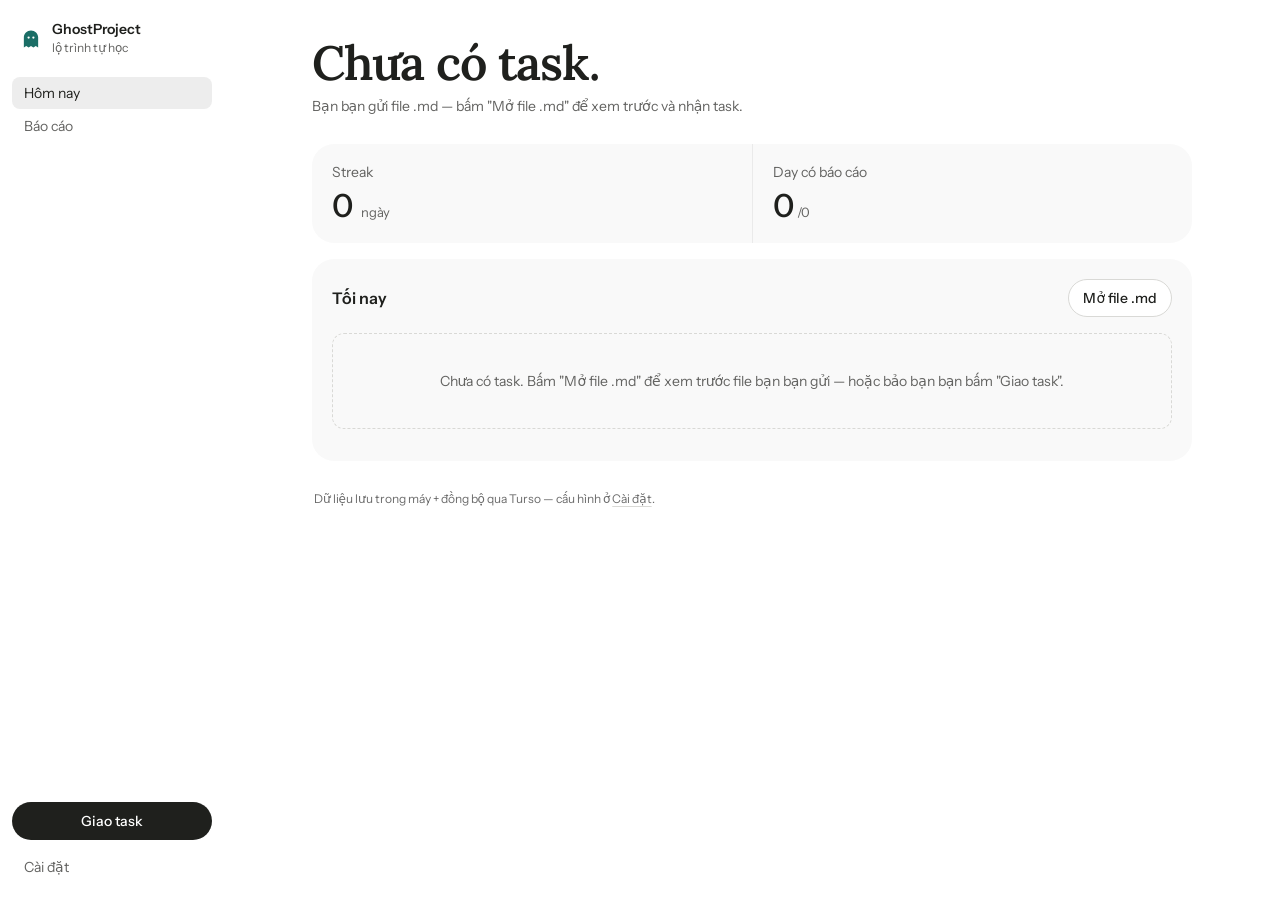
==== commit 2c7b07b8: "Bỏ timer/timeline; nhận file task + báo cáo với preview; nút Tạo file .md" ====
--- a/ghostproject.html
+++ b/ghostproject.html
@@ -63,6 +63,7 @@
   .phonebar{display:flex;align-items:center;gap:10px;position:sticky;top:0;z-index:15;height:48px;padding:0 16px;background:var(--ground)}
   .phonebar .mark{width:20px;height:20px}
   .phonebar b{font-size:14px;font-weight:600;margin-right:auto}
+  .phonebar .btn{height:32px;padding:0 12px;font-size:13px}
   .sidebar{position:fixed;inset:0;z-index:30;height:100%;background:var(--surface);transform:translateX(-100%);transition:transform var(--t-ui) var(--ease-out);padding-top:12px}
   .sidebar.open{transform:none}
   .who{justify-content:space-between}
@@ -104,15 +105,6 @@
 .kpi-label{color:var(--muted)}
 .kpi-value{margin-top:6px;font-size:var(--fs-kpi);line-height:1.15;font-weight:500;letter-spacing:-0.01em}
 .kpi-value small{font-size:13px;color:var(--muted);font-weight:400;margin-left:3px}
-
-/* ---------- dải buổi tối (signature: 19:30 → 21:30) ---------- */
-.strip{position:relative;display:flex;height:14px;border-radius:999px;overflow:hidden;background:var(--rule)}
-.strip .seg{height:100%;background:#e2e2de;border-right:2px solid var(--surface)}
-.strip .seg:last-child{border-right:0}
-.strip .now{position:absolute;top:-4px;bottom:-4px;width:2px;background:var(--accent);border-radius:2px}
-.strip .now::after{content:"";position:absolute;top:-5px;left:-3px;width:8px;height:8px;border-radius:50%;background:var(--accent)}
-.strip-labels{display:flex;justify-content:space-between;margin-top:8px;color:var(--faint);font-size:var(--fs-small)}
-.strip-labels b{color:var(--text);font-weight:500}
 
 /* ---------- rows (báo cáo) ---------- */
 .rep-list{display:grid;gap:10px}
@@ -133,6 +125,8 @@
 /* ---------- status pill: tint nhạt + mực cùng sắc, 1 cái mỗi row ---------- */
 .pill{display:inline-flex;align-items:center;height:22px;padding:0 8px;border-radius:999px;font-size:var(--fs-small);font-weight:500;background:var(--pill-neutral-bg);color:var(--pill-neutral-ink);white-space:nowrap;flex:none}
 .pill.pos{background:var(--pill-positive-bg);color:var(--pill-positive-ink)}
+
+.pill.warn{background:var(--pill-warning-bg);color:var(--pill-warning-ink)}
 
 /* ---------- controls ---------- */
 .btn{display:inline-flex;align-items:center;justify-content:center;gap:8px;height:var(--control-height);padding:0 14px;border-radius:var(--radius-control);border:1px solid var(--control);background:var(--ground);font-weight:500;font-size:14px;cursor:pointer;transition:background-color var(--t-hover) ease,transform var(--t-press) var(--ease-out)}
@@ -153,9 +147,7 @@
 .inline-field{display:flex;align-items:center;gap:8px}
 .inline-field label{color:var(--muted)}
 
-/* ---------- hôm nay: task + timer + báo cáo ---------- */
-.timer-grid{display:grid;grid-template-columns:minmax(0,1fr) minmax(0,1fr);gap:28px;align-items:start}
-@media(max-width:720px){.timer-grid{grid-template-columns:minmax(0,1fr);gap:4px}}
+/* ---------- hôm nay: task + báo cáo ---------- */
 .track{display:block;height:8px;border-radius:999px;background:var(--rule);overflow:hidden;flex:1}
 .track>span{display:block;height:100%;border-radius:999px;background:var(--accent)}
 .preview{margin-top:16px;border-top:1px solid var(--border);padding-top:12px}
@@ -164,21 +156,6 @@
 .preview>summary::after{content:"+";font-weight:500}
 .preview[open]>summary::after{content:"–"}
 .preview[open]>summary{margin-bottom:12px}
-
-/* timer: bảng đồng hồ */
-.timer .t-label{font-size:14px;line-height:20px;color:var(--muted);min-height:40px}
-.timer .t-clock{font-size:var(--fs-kpi);line-height:1.1;font-weight:500;letter-spacing:-0.01em;margin:6px 0}
-.t-rows{margin:14px 0 2px;display:grid}
-.t-row{display:flex;gap:10px;padding:7px 0;font-size:13px;border-bottom:1px solid var(--rule);align-items:baseline}
-.t-row:last-child{border-bottom:0}
-.t-row .tt{width:44px;flex:none;color:var(--muted)}
-.t-row .tm{width:32px;flex:none}
-.t-row.cur{color:var(--text);font-weight:500}
-.t-row.cur .tt{color:var(--accent)}
-.t-row.done{color:var(--faint)}
-.t-row.done .tp{text-decoration:line-through}
-.t-row.stop .tp{color:var(--warning);font-weight:500}
-.notice{margin-top:14px;padding:10px 14px;border-radius:10px;font-size:13px;background:var(--pill-warning-bg);color:var(--pill-warning-ink)}
 
 /* ---------- tài liệu md trong panel ---------- */
 .md{min-width:0}
@@ -233,6 +210,13 @@
 .sheet textarea{min-height:260px}
 .assign-prev{border-top:1px solid var(--border);margin-top:16px;padding-top:14px}
 
+/* ---------- modal nhận file: xem trước từng file ---------- */
+.stage-item{border:1px solid var(--border);border-radius:16px;padding:14px 16px;background:var(--surface)}
+.stage-item+.stage-item{margin-top:12px}
+.stage-head{display:flex;align-items:center;gap:10px;flex-wrap:wrap;margin-bottom:10px}
+.stage-head .name{font-weight:500;min-width:0;overflow:hidden;text-overflow:ellipsis;white-space:nowrap}
+.stage-prev{max-height:44vh;overflow:auto;border-top:1px solid var(--border);padding-top:12px}
+
 @media(max-width:860px){
   .grid>*{grid-column:1/-1 !important}
   .kpis{grid-auto-flow:row;grid-template-columns:repeat(2,minmax(0,1fr))}
@@ -260,7 +244,7 @@
       <a class="nav-item" href="#tab-report" data-tab="report">Báo cáo</a>
     </nav>
     <div class="bottom">
-      <button class="btn primary wide" id="btnAssign" type="button">Giao task</button>
+      <button class="btn primary wide" data-assign type="button">Giao task</button>
       <a class="nav-item" href="#tab-settings" data-tab="settings">Cài đặt</a>
     </div>
   </aside>
@@ -270,10 +254,11 @@
     <div class="phonebar">
       <svg class="mark" viewBox="0 0 24 24" aria-hidden="true"><path d="M12 2.6c-4.3 0-7.8 3.3-7.8 7.6v11.2l2.6-1.8 2.6 1.8 2.6-1.8 2.6 1.8 2.6-1.8 2.6 1.8V10.2c0-4.3-3.5-7.6-7.8-7.6Z" fill="var(--accent)"/><circle cx="9.4" cy="10.4" r="1.25" fill="#fff"/><circle cx="14.6" cy="10.4" r="1.25" fill="#fff"/></svg>
       <b>GhostProject</b>
+      <button class="btn primary" data-assign type="button">Giao task</button>
       <button class="btn ghost" id="menuBtn" type="button" aria-label="Mở menu">Menu</button>
     </div>
 
-    <!-- ============ HÔM NAY — task tối nay + timer + nộp báo cáo ============ -->
+    <!-- ============ HÔM NAY — task tối nay + nộp báo cáo ============ -->
     <section id="tab-dash" class="tab col">
       <header class="hello">
         <h2 class="greet" id="greetTitle">Tối nay, Day 1.</h2>
@@ -282,7 +267,6 @@
 
       <div class="kpis">
         <div class="kpi"><div class="kpi-label">Streak</div><div class="kpi-value" id="kStreak">0 <small>ngày</small></div></div>
-        <div class="kpi"><div class="kpi-label">Phút tập trung</div><div class="kpi-value" id="kMin">0 <small>phút · 7 ngày</small></div></div>
         <div class="kpi"><div class="kpi-label">Day có báo cáo</div><div class="kpi-value" id="kDone">0 <small>trên 0</small></div></div>
       </div>
 
@@ -291,7 +275,7 @@
           <h2>Tối nay</h2>
           <span class="row-end">
             <span class="meta" id="todayMeta"></span>
-            <button class="btn" id="importBtn" type="button">Nhận file</button>
+            <button class="btn" id="importBtn" type="button">Mở file .md</button>
           </span>
           <input type="file" id="importFile" accept=".md,.markdown,.txt,.html" multiple hidden>
         </header>
@@ -299,36 +283,14 @@
         <p class="meta" id="todayHint" style="margin-top:12px"></p>
       </section>
 
-      <section class="panel timer" id="timerPanel">
-        <header><h2>Buổi tối</h2><span class="meta" id="timerMeta"></span></header>
-        <div id="timerStrip"></div>
-        <div class="timer-grid">
-          <div>
-            <div id="timerLabel" class="t-label">Sẵn sàng?</div>
-            <div id="timerClock" class="t-clock num">--:--</div>
-            <div id="timerNext" class="meta"></div>
-            <div class="btnrow">
-              <button class="btn primary" id="btnStart" type="button">Bắt đầu</button>
-              <button class="btn" id="btnPause" type="button" disabled>Tạm dừng</button>
-              <button class="btn" id="btnStop" type="button" disabled>Kết thúc</button>
-            </div>
-            <div id="timerBanner" class="notice" hidden>
-              <b>Hard stop.</b> Dừng cả giữa câu. Đánh dấu chỗ dừng, làm tiếp phiên sau. Giấc ngủ quan trọng hơn việc xong section.
-            </div>
-          </div>
-          <div id="timerRows" class="t-rows"></div>
-        </div>
-      </section>
-
       <section class="panel" id="repPanel">
         <header><h2 id="repTitle">Báo cáo hôm nay</h2><span class="meta" id="repSavedInfo"></span></header>
         <textarea id="repText" spellcheck="false" placeholder="Viết báo cáo ở đây — ngừng gõ là tự lưu và đồng bộ."></textarea>
         <div class="btnrow">
           <button class="btn primary" id="btnSaveDraft" type="button">Nộp báo cáo</button>
-          <button class="btn ghost" id="btnRefill" type="button" title="Điền lại từ checklist + timer (mất nội dung đang viết)">Điền lại từ data</button>
+          <button class="btn" id="btnDlMd" type="button">Tạo file .md</button>
+          <button class="btn ghost" id="btnRefill" type="button" title="Điền lại từ checklist (mất nội dung đang viết)">Điền lại từ data</button>
           <button class="btn ghost" id="btnCopy" type="button">Copy</button>
-          <button class="btn ghost" id="btnDlMd" type="button">Tải .md</button>
-          <button class="btn ghost" id="btnDlHtml" type="button">Tải .html</button>
         </div>
         <details class="preview">
           <summary>Xem trước</summary>
@@ -345,6 +307,7 @@
         <h2 class="screen-title" data-screen="report">Báo cáo</h2>
         <span class="row-end">
           <span class="meta" id="repListMeta"></span>
+          <button class="btn" id="repFileBtn" type="button">Mở file .md</button>
           <button class="btn" id="dlAllReports" type="button">Tải tất cả .md</button>
         </span>
       </div>
@@ -426,11 +389,27 @@
   </div>
 </div>
 
+<!-- ============ NHẬN FILE: xem trước khi nhận ============ -->
+<div class="modal" id="importModal" hidden>
+  <div class="sheet" role="dialog" aria-modal="true" aria-labelledby="stageTitle">
+    <header>
+      <h2 id="stageTitle">Xem trước file</h2>
+      <button class="btn ghost" id="stageClose" type="button">Đóng</button>
+    </header>
+    <div id="stageList"></div>
+    <div class="btnrow">
+      <button class="btn primary" id="btnStageAccept" type="button">Nhận</button>
+      <button class="btn ghost" id="stageCancel" type="button">Huỷ</button>
+    </div>
+  </div>
+</div>
+
 <div id="toast" class="toast" hidden></div>
 <script>
 'use strict';
 /* GhostProject — self-study tracker. Static site, dữ liệu ở localStorage + Turso (SQLite qua HTTP).
-   Flow: bạn bạn "Giao task" → bạn tick checklist + timer + "Nộp báo cáo" → cả hai đọc ở tab Báo cáo.
+   Flow: bạn bạn gửi file .md → "Mở file .md" xem trước → học, tick checklist → viết trả lời,
+   "Tạo file .md" gửi lại bạn bạn → bạn bạn mở file để đọc, hoặc đọc trực tiếp ở tab Báo cáo.
    UI: tasteskill "editorial-greeting" (seed 1472121576) — greeting là h1, panel tông, accent teal trên data. */
 
 const $ = (id) => document.getElementById(id);
@@ -441,7 +420,7 @@
 
 /* ---------------- state ---------------- */
 function defaultState() {
-  return { tasks: {}, reports: {}, checks: {}, focus: [], turso: { url: '', token: '', lastSync: '' } };
+  return { tasks: {}, reports: {}, checks: {}, turso: { url: '', token: '', lastSync: '' } };
 }
 function load() {
   try {
@@ -458,7 +437,6 @@
 
 const taskDays = () => Object.keys(state.tasks).map(Number).sort((a, b) => a - b);
 const nextDay = () => (taskDays().at(-1) || 0) + 1;
-const focusMinutesForDay = (day) => state.focus.filter((e) => e.day === day).reduce((s, e) => s + e.minutes, 0);
 function taskTitle(day) {
   const t = state.tasks[day]; if (!t) return '';
   if (t.type === 'html') return 'Task dạng HTML';
@@ -487,8 +465,8 @@
 function splitRow(r) {
   return r.trim().replace(/^\|/, '').replace(/\|$/, '').split('|').map((c) => c.trim());
 }
-/* HTML → md: đọc lại task dạng .html (từ "Tạo task", báo cáo, hoặc bạn bạn gửi file html khác)
-   để timer + checklist hoạt động như .md */
+/* HTML → md: đọc lại task/báo cáo dạng .html (từ "Tạo task", hoặc bạn bạn gửi file html khác)
+   để checklist hoạt động như .md */
 function htmlToMd(src) {
   const doc = new DOMParser().parseFromString(src, 'text/html');
   const inl = (n) => {
@@ -520,7 +498,7 @@
         const trs = [...el.rows];
         if (!trs.length) continue;
         const rowMd = (tr) => '| ' + [...tr.cells].map((c) => cell(c)).join(' | ') + ' |';
-        // cả bảng một block (các hàng liền nhau — parseSchedule cần); dòng đầu làm header
+        // cả bảng một block (các hàng liền nhau); dòng đầu làm header
         out.push(rowMd(trs[0]) + '\n| ' + [...trs[0].cells].map(() => '---').join(' | ') + ' |\n'
           + trs.slice(1).map(rowMd).join('\n'));
       } else if (t === 'UL' || t === 'OL') {
@@ -612,32 +590,6 @@
   return out.join('\n');
 }
 
-/* schedule table → timer rows; null nếu không tìm thấy bảng phù hợp */
-function parseSchedule(md) {
-  const lines = md.split(/\r?\n/);
-  for (let i = 0; i < lines.length - 1; i++) {
-    if (/^\s*\|.*\|/.test(lines[i]) && lines[i + 1].includes('-') && /^\s*\|?[\s:\-|]+\|?\s*$/.test(lines[i + 1])) {
-      const rows = []; let j = i + 2;
-      while (j < lines.length && /\|/.test(lines[j]) && lines[j].trim() !== '') { rows.push(splitRow(lines[j])); j++; }
-      const sched = rows.filter((c) => c.length >= 3).map((c) => ({
-        time: c[0],
-        min: /^\d+$/.test(c[1]) ? +c[1] : 0,
-        label: c.slice(2).join(' · ').replace(/\*\*/g, ''),
-      }));
-      if (sched.filter((r) => r.min > 0).length >= 2) return sched;
-      i = j;
-    }
-  }
-  return null;
-}
-const DEFAULT_SCHED = [
-  { time: '19:30', min: 10, label: 'Đọc lại ghi chú hôm qua' },
-  { time: '19:40', min: 60, label: '§1 Knowledge' },
-  { time: '20:40', min: 35, label: '§2 Predict → Run → Explain' },
-  { time: '21:15', min: 15, label: '§3 AI-Verify + §4 Drill' },
-  { time: '21:30', min: 0, label: 'Hard stop — dừng cả giữa câu', stop: true },
-];
-
 /* ---------------- helpers ---------------- */
 function download(name, text, mime = 'text/markdown') {
   const a = document.createElement('a');
@@ -657,16 +609,6 @@
     ta.select(); document.execCommand('copy'); ta.remove();
   }
   toast('Đã copy vào clipboard');
-}
-function beep(times = 1) {
-  try {
-    const a = new (window.AudioContext || window.webkitAudioContext)();
-    for (let k = 0; k < times; k++) {
-      const o = a.createOscillator(); const g = a.createGain();
-      o.connect(g); g.connect(a.destination); o.frequency.value = 880;
-      o.start(a.currentTime + k * 0.35); o.stop(a.currentTime + k * 0.35 + 0.22);
-    }
-  } catch { /* im lặng là được */ }
 }
 
 /* ---------------- tabs ---------------- */
@@ -697,39 +639,6 @@
   setScreenTitle(name);
   $('sidebar')?.classList.remove('open');
   renderAll();
-}
-
-/* ---------------- dải buổi tối (signature element) ---------------- */
-const toMin = (hm) => { const [h, m] = hm.split(':').map(Number); return h * 60 + (m || 0); };
-const hmText = (m) => `${Math.floor(m / 60)} giờ ${String(m % 60).padStart(2, '0')} phút`;
-function stripHTML(sched) {
-  const total = sched.reduce((s, r) => s + r.min, 0);
-  const start = toMin(sched[0].time); const end = start + total;
-  const n = new Date().getHours() * 60 + new Date().getMinutes();
-  const inWindow = n >= start && n < end;
-  const pct = inWindow ? Math.min(100, Math.max(0, ((n - start) / (end - start)) * 100)) : null;
-  const segs = sched.filter((r) => r.min > 0)
-    .map((r) => `<span class="seg" style="width:${((r.min / total) * 100).toFixed(2)}%" title="${esc(r.time)} · ${esc(r.label)}"></span>`)
-    .join('');
-  return `<div class="strip" role="img" aria-label="Buổi học từ ${esc(sched[0].time)} đến ${esc(sched.at(-1).time)}, dừng cứng">${segs}${pct != null ? `<span class="now" style="left:${pct.toFixed(2)}%"></span>` : ''}</div>
-  <div class="strip-labels"><span>${esc(sched[0].time)}</span><b>${esc(sched.at(-1).time)} · dừng cứng</b></div>`;
-}
-function stripState(sched) {
-  const start = toMin(sched[0].time);
-  const end = start + sched.reduce((s, r) => s + r.min, 0);
-  const n = new Date().getHours() * 60 + new Date().getMinutes();
-  if (n < start) return n < start - 360 ? `Bắt đầu lúc ${sched[0].time}.` : `Bắt đầu sau ${hmText(start - n)} nữa.`;
-  if (n >= end) return 'Hard stop đã qua — mai học tiếp.';
-  let acc = start;
-  for (const r of sched) {
-    const rowEnd = acc + r.min;
-    if (n < rowEnd && r.min > 0) {
-      const nx = sched[sched.indexOf(r) + 1];
-      return `Đang: ${r.label} — còn ${rowEnd - n} phút${nx ? ` tới ${nx.time}` : ''}.`;
-    }
-    acc = rowEnd;
-  }
-  return '';
 }
 
 /* thanh tiến độ checklist: track + fill, nhãn 2 đầu */
@@ -773,7 +682,6 @@
   await tsql('CREATE TABLE IF NOT EXISTS tasks (day INTEGER PRIMARY KEY, content TEXT NOT NULL, updated_at INTEGER NOT NULL)');
   await tsql('CREATE TABLE IF NOT EXISTS reports (day INTEGER PRIMARY KEY, content TEXT NOT NULL, updated_at INTEGER NOT NULL)');
   await tsql('CREATE TABLE IF NOT EXISTS checks (day INTEGER NOT NULL, idx INTEGER NOT NULL, done INTEGER NOT NULL, PRIMARY KEY (day, idx))');
-  await tsql('CREATE TABLE IF NOT EXISTS focus (ts INTEGER PRIMARY KEY, day INTEGER NOT NULL, date TEXT NOT NULL, minutes INTEGER NOT NULL)');
 }
 const pushTask = (day) => tsql('INSERT INTO tasks (day, content, updated_at) VALUES (?, ?, ?) ON CONFLICT(day) DO UPDATE SET content = excluded.content, updated_at = excluded.updated_at',
   [qi(day), qs(state.tasks[day].content), qi(state.tasks[day].addedAt || Date.now())]);
@@ -781,8 +689,6 @@
   [qi(day), qs(state.reports[day].md), qi(state.reports[day].ts || Date.now())]);
 const pushCheck = (day, idx, done) => tsql('INSERT INTO checks (day, idx, done) VALUES (?, ?, ?) ON CONFLICT(day, idx) DO UPDATE SET done = excluded.done',
   [qi(day), qi(idx), qi(done ? 1 : 0)]);
-const pushFocus = (e) => tsql('INSERT OR IGNORE INTO focus (ts, day, date, minutes) VALUES (?, ?, ?, ?)',
-  [qi(e.ts), qi(e.day), qs(e.date), qi(e.minutes)]);
 
 function setSyncStatus(msg) { const el = $('syncStatus'); if (el) el.textContent = msg; }
 /* ghi nền: UI cập nhật local trước, lỗi chỉ hiện ở dòng trạng thái */
@@ -794,11 +700,10 @@
 }
 
 async function tursoPull() {
-  const [t, r, c, f] = await Promise.all([
+  const [t, r, c] = await Promise.all([
     tsql('SELECT day, content, updated_at FROM tasks'),
     tsql('SELECT day, content, updated_at FROM reports'),
     tsql('SELECT day, idx, done FROM checks'),
-    tsql('SELECT ts, day, date, minutes FROM focus'),
   ]);
   const tasks = {};
   for (const x of tsqlRows(t)) tasks[x.day] = { type: 'md', content: x.content, addedAt: x.updated_at };
@@ -809,8 +714,7 @@
   }
   const checks = {};
   for (const x of tsqlRows(c)) (checks[x.day] ||= [])[x.idx] = !!x.done;
-  const focus = tsqlRows(f).map((x) => ({ ts: x.ts, day: x.day, date: x.date, minutes: x.minutes })).sort((a, b) => a.ts - b.ts);
-  Object.assign(state, { tasks, reports, checks, focus });
+  Object.assign(state, { tasks, reports, checks });
   save();
 }
 /* đẩy dữ liệu local mới hơn lên (lần đầu kết nối / sau nhập backup) */
@@ -824,9 +728,8 @@
   const rM = new Map(tsqlRows(rr).map((x) => [x.day, x.updated_at]));
   for (const [d, t] of Object.entries(state.tasks)) if (!tM.has(+d) || (t.addedAt || 0) > tM.get(+d)) await pushTask(+d);
   for (const [d, r] of Object.entries(state.reports)) if (!rM.has(+d) || (r.ts || 0) > rM.get(+d)) await pushReport(+d);
-  if (!first) return; // checklist + phút chỉ đẩy một lần; về sau ghi ngay tại chỗ tick/hết giờ
+  if (!first) return; // checklist chỉ đẩy một lần; về sau ghi ngay tại chỗ tick
   for (const [d, arr] of Object.entries(state.checks)) for (let i = 0; i < arr.length; i++) if (arr[i]) await pushCheck(+d, i, 1);
-  for (const e of state.focus) await pushFocus(e);
 }
 
 async function tursoConnect(manual) {
@@ -871,8 +774,6 @@
   const days = taskDays();
   const day = curDay();
   const streak = calcStreak();
-  const weekAgo = iso(new Date(Date.now() - 6 * 864e5));
-  const mins = state.focus.filter((e) => e.date >= weekAgo).reduce((s, e) => s + e.minutes, 0);
   const done = days.filter((d) => state.reports[d]).length;
 
   $('greetTitle').textContent = day ? `Tối nay, Day ${day}.` : 'Chưa có task.';
@@ -880,32 +781,28 @@
     const [dn, tot] = ckPair(day);
     $('greetSub').textContent = `${taskTitle(day)} · checklist ${tot ? `${dn}/${tot}` : '—'} · ${done}/${days.length} day đã nộp báo cáo.`;
   } else {
-    $('greetSub').textContent = 'Bạn bạn giao task (hoặc bạn nhận file taskdayN.md) — task sẽ hiện ở đây.';
+    $('greetSub').textContent = 'Bạn bạn gửi file .md — bấm "Mở file .md" để xem trước và nhận task.';
   }
 
   $('kStreak').innerHTML = `${streak} <small>ngày</small>`;
-  $('kMin').innerHTML = `${mins} <small>phút · 7 ngày</small>`;
   $('kDone').innerHTML = `${done}<small>/${days.length}</small>`;
 
   const body = $('todayBody');
   if (!day) {
     $('todayMeta').textContent = '';
     $('todayHint').textContent = '';
-    body.innerHTML = '<div class="empty">Chưa có task. Bấm "Nhận file" (taskdayN.md hoặc .html) — hoặc bảo bạn bạn bấm "Giao task".</div>';
-    $('timerPanel').hidden = true;
+    body.innerHTML = '<div class="empty">Chưa có task. Bấm "Mở file .md" để xem trước file bạn bạn gửi — hoặc bảo bạn bạn bấm "Giao task".</div>';
     return;
   }
-  $('timerPanel').hidden = false;
   const [dn, tot] = ckPair(day);
   $('todayMeta').textContent = `Day ${day}`;
-  $('todayHint').textContent = tot ? `Checklist ${dn}/${tot} · timer đọc bảng giờ trong task.` : 'Task này không có checklist tự động.';
+  $('todayHint').textContent = tot ? '' : 'Task này không có checklist tự động — theo dõi tiến độ bằng báo cáo.';
   body.innerHTML = (tot ? bar(dn, tot) : '') + mdToHtml(state.tasks[day].content);
   const cks = state.checks[day] || [];
   body.querySelectorAll('input[data-ck]').forEach((inp) => {
     const k = +inp.dataset.ck;
     if (cks[k]) { inp.checked = true; inp.closest('.ck')?.classList.add('done'); }
   });
-  timerSetup(day, true);
 }
 
 /* ---------------- báo cáo — danh sách, cả hai bên đọc ---------------- */
@@ -921,12 +818,10 @@
   let opened = false;
   list.innerHTML = days.map((d) => {
     const r = state.reports[d];
-    const pmin = focusMinutesForDay(d);
     const [dn, tot] = ckPair(d);
     const head = `<span class="d num">Day ${d}</span>
       <span class="name">${esc(taskTitle(d))}</span>
       <span class="fig num">${tot ? `${dn}<small>/${tot}</small>` : '—'}</span>
-      <span class="fig num">${pmin} <small>phút</small></span>
       <span class="pill ${r ? 'pos' : ''}">${r ? 'Đã nộp' : 'Chưa nộp'}</span>`;
     if (!r) return `<div class="rep-item"><div class="rep-head">${head}</div>
       <div class="btnrow" style="margin:0 0 16px"><button class="btn" data-open-report="${d}">Viết báo cáo</button></div></div>`;
@@ -936,97 +831,12 @@
   }).join('');
 }
 
-/* ---------------- timer ---------------- */
-const timer = { day: null, sched: DEFAULT_SCHED, i: -1, remain: 0, running: false, started: false, logged: false, doneMin: 0, int: null };
-function timerSetup(day, confirmIfRunning) {
-  if (timer.day === day) return true;
-  if (confirmIfRunning && timer.started && !timer.logged
-    && !confirm('Timer đang chạy. Chuyển day sẽ mất tiến trình timer. Chuyển chứ?')) return false;
-  clearInterval(timer.int);
-  Object.assign(timer, { day, i: -1, remain: 0, running: false, started: false, logged: false, doneMin: 0, int: null });
-  const t = state.tasks[day];
-  timer.sched = (t && t.type === 'md' && parseSchedule(t.content)) || DEFAULT_SCHED;
-  renderTimer();
-  return true;
-}
-const fmtClock = (s) => {
-  s = Math.max(0, Math.round(s));
-  if (s < 3600) return String(Math.floor(s / 60)).padStart(2, '0') + ':' + String(s % 60).padStart(2, '0');
-  return Math.floor(s / 3600) + ':' + String(Math.floor((s % 3600) / 60)).padStart(2, '0') + ':' + String(s % 60).padStart(2, '0');
-};
-function renderTimer() {
-  const s = timer.sched;
-  $('timerMeta').textContent = timer.day != null ? `Day ${timer.day}` : '';
-  $('timerStrip').innerHTML = stripHTML(s) + `<p class="meta" style="margin-top:10px">${stripState(s)}</p>`;
-  $('timerRows').innerHTML = s.map((r, idx) => {
-    let cls = '';
-    if (idx < timer.i) cls += ' done';
-    if (idx === timer.i && timer.started && timer.running) cls += ' cur';
-    if (r.min === 0) cls += ' stop';
-    return `<div class="t-row ${cls}"><span class="tt num">${esc(r.time)}</span><span class="tm num">${r.min || '—'}</span><span class="tp">${esc(r.label)}</span></div>`;
-  }).join('');
-
-  const row = timer.i >= 0 && timer.i < s.length ? s[timer.i] : null;
-  const finished = timer.started && (timer.i >= s.length || timer.logged);
-  if (!timer.started) {
-    const total = s.reduce((x, r) => x + r.min, 0);
-    $('timerLabel').textContent = 'Sẵn sàng?';
-    $('timerClock').textContent = fmtClock(total * 60);
-    $('timerNext').textContent = 'Bắt đầu: ' + s[0].label;
-  } else if (finished) {
-    $('timerLabel').textContent = 'Hoàn thành phiên.';
-    $('timerClock').textContent = fmtClock(timer.doneMin * 60);
-    $('timerNext').textContent = `Đã ghi ${timer.doneMin} phút cho Day ${timer.day}`;
-  } else {
-    $('timerLabel').textContent = row.time + ' — ' + row.label;
-    $('timerClock').textContent = fmtClock(Math.max(0, timer.remain));
-    const nx = s[timer.i + 1];
-    $('timerNext').textContent = nx ? 'Tiếp: ' + nx.label : '';
-  }
-  $('btnStart').disabled = timer.running;
-  $('btnStart').textContent = timer.logged ? 'Lại từ đầu' : (timer.started && !timer.running ? 'Tiếp tục' : 'Bắt đầu');
-  $('btnPause').disabled = !timer.started || timer.logged;
-  $('btnPause').textContent = timer.running ? 'Tạm dừng' : (timer.started ? 'Tiếp tục' : 'Tạm dừng');
-  $('btnStop').disabled = !timer.started || timer.logged;
-  const hasStop = s.some((r) => r.min === 0);
-  $('timerBanner').hidden = !(finished && timer.logged && hasStop);
-}
-function tick() {
-  timer.remain--;
-  if (timer.remain < 0) { advance(); return; }
-  renderTimer();
-}
-function advance() {
-  const row = timer.sched[timer.i];
-  if (row && row.min > 0) { timer.doneMin += row.min; beep(); }
-  timer.i++;
-  if (timer.i >= timer.sched.length || timer.sched[timer.i].min === 0) { finishSession(); return; }
-  timer.remain = timer.sched[timer.i].min * 60;
-  renderTimer();
-}
-function finishSession() {
-  clearInterval(timer.int); timer.running = false;
-  if (!timer.logged && timer.doneMin > 0) {
-    state.focus.push({ date: today(), day: timer.day, minutes: timer.doneMin, ts: Date.now() });
-    timer.logged = true; save(); bg(pushFocus(state.focus.at(-1)));
-    renderToday();
-    toast(`Đã ghi ${timer.doneMin} phút cho Day ${timer.day}`);
-  }
-  renderTimer();
-}
-function resetTimerRun() {
-  clearInterval(timer.int);
-  Object.assign(timer, { i: -1, remain: 0, running: false, started: false, logged: false, doneMin: 0 });
-}
-
 /* ---------------- report ---------------- */
 let repLoadedDay = null;
 function reportTemplate(day) {
   const [dn, tot] = ckPair(day);
-  const mins = focusMinutesForDay(day);
   return `# Báo cáo Day ${day}
 - Ngày: ${today()}
-- Thời gian tập trung: ${mins} phút (từ timer)
 - Checklist: ${dn}/${tot}${tot ? ' (' + Math.round((dn / tot) * 100) + '%)' : ''}
 
 ## Đã làm
@@ -1072,14 +882,6 @@
   save(); bg(pushReport(day));
   $('repSavedInfo').textContent = `Đã nộp ${state.reports[day].date} ${state.reports[day].at}`;
 }
-function reportHtmlExport(day, md) {
-  return `<!doctype html><html lang="vi"><head><meta charset="utf-8"><title>Báo cáo Day ${day}</title>
-<style>body{font:15px/1.6 Georgia,serif;max-width:720px;margin:40px auto;padding:0 20px;color:#1f201d}
-h1{font-size:1.4rem}h2{font-size:1.05rem;margin:1.2em 0 .4em;padding-top:.6em;border-top:1px solid #eaeaea}
-table{border-collapse:collapse;width:100%}td,th{border-bottom:1px solid #eaeaea;padding:6px 10px;text-align:left}
-blockquote{border-left:4px solid #fde68a;background:#fffbeb;margin:12px 0;padding:10px 14px;border-radius:10px;color:#92400e}</style>
-</head><body>${mdToHtml(md)}</body></html>`;
-}
 
 /* ---------------- create task (cho người giao task) ---------------- */
 let crAuto = true;
@@ -1111,27 +913,65 @@
 `;
 }
 
-/* ---------------- import / backup ---------------- */
-async function handleFiles(files) {
-  const touched = []; let first = null;
+/* ---------------- import: xem trước file (.md task hoặc báo cáo) rồi mới nhận ----------------
+   File báo cáo nhận diện theo dòng đầu "# Báo cáo Day N" — chính là file app tự tạo ra. */
+let staged = []; // {name, md, day, kind: 'task' | 'report'}
+async function stageFiles(files) {
+  staged = [];
   for (const f of files) {
     const text = await f.text();
     const isHtml = /\.html?$/i.test(f.name) || /^\s*<(!doctype|html)/i.test(text);
-    const md = isHtml ? htmlToMd(text) : text; // task .html cũng đọc được: chuyển về md để có checklist + timer
+    const md = isHtml ? htmlToMd(text) : text; // task .html cũng đọc được: chuyển về md để có checklist
+    const rep = md.match(/^#\s*Báo cáo\s*Day\s*(\d+)/m);
     const m = f.name.match(/day\s*(\d+)/i) || f.name.match(/(\d+)/);
-    const day = m ? +m[1] : nextDay();
-    if (state.tasks[day] && state.tasks[day].content !== md && !confirm(`Day ${day} đã có task. Ghi đè?`)) continue;
-    if (state.tasks[day]?.content !== md) delete state.checks[day]; // task mới → checklist cũ không còn đúng
-    state.tasks[day] = { type: 'md', content: md, addedAt: Date.now() };
-    touched.push(day);
-    if (first == null) first = day;
-  }
-  if (!touched.length) return;
-  resetTimerRun(); timer.day = null; // task có thể đổi → buộc dựng lại lịch timer
+    staged.push({ name: f.name, md, day: rep ? +rep[1] : (m ? +m[1] : nextDay()), kind: rep ? 'report' : 'task' });
+  }
+  if (!staged.length) return;
+  renderStage();
+  $('importModal').hidden = false;
+  $('btnStageAccept').focus();
+}
+function renderStage() {
+  $('stageList').innerHTML = staged.map((s, i) => {
+    const hasTask = state.tasks[s.day] && state.tasks[s.day].content !== s.md;
+    const hasRep = !!state.reports[s.day];
+    const pill = s.kind === 'report'
+      ? (hasRep ? `<span class="pill">Báo cáo Day ${s.day} — đã có trong app, chỉ xem</span>`
+                : `<span class="pill pos">Báo cáo Day ${s.day} — sẽ lưu</span>`)
+      : (hasTask ? `<span class="pill warn">Day ${s.day} đã có task — sẽ ghi đè</span>`
+                 : `<span class="pill pos">Task mới</span>`);
+    return `<div class="stage-item">
+      <div class="stage-head">
+        <span class="name">${esc(s.name)}</span>
+        <label class="inline-field">Day<input type="number" class="input num" min="1" value="${s.day}" data-stage-day="${i}" style="width:76px"></label>
+        ${pill}
+      </div>
+      <div class="md stage-prev">${mdToHtml(s.md)}</div>
+    </div>`;
+  }).join('');
+}
+function acceptStaged() {
+  const repDays = [];
+  for (const s of staged) {
+    if (s.kind === 'report') {
+      if (!state.reports[s.day]) { // không đè báo cáo đã có (bản trong app luôn mới hơn)
+        const dm = s.md.match(/^-\s*Ngày:\s*(\d{4}-\d{2}-\d{2})/m);
+        state.reports[s.day] = { md: s.md, ts: Date.now(), date: dm ? dm[1] : today(), at: nowHM() };
+        repDays.push(s.day);
+        bg(pushReport(s.day));
+      }
+      continue;
+    }
+    const day = Math.max(1, +s.day || nextDay());
+    if (state.tasks[day]?.content !== s.md) delete state.checks[day]; // task mới → checklist cũ không còn đúng
+    state.tasks[day] = { type: 'md', content: s.md, addedAt: Date.now() };
+    bg(pushTask(day));
+  }
+  staged = [];
+  $('importModal').hidden = true;
   pickDay = null; repLoadedDay = null;
   save(); renderAll();
-  for (const d of touched) bg(pushTask(d));
-  toast(`Đã nhận task Day ${first}`);
+  toast(repDays.length ? `Đã lưu ${repDays.map((d) => 'Day ' + d).join(', ')} vào app` : 'Đã nhận');
 }
 function openReport(day) {
   pickDay = day; repLoadedDay = null; save(); switchTab('dash');
@@ -1157,7 +997,7 @@
   // giao task (modal)
   const modal = $('assignModal');
   const closeAssign = () => { modal.hidden = true; };
-  $('btnAssign').onclick = () => {
+  const openAssign = () => {
     const n = nextDay();
     $('crDay').value = n;
     $('crText').value = createTemplate(n); crAuto = true;
@@ -1168,17 +1008,33 @@
     $('crText').setSelectionRange(0, 0);
     $('crText').scrollTop = 0;
   };
+  document.querySelectorAll('[data-assign]').forEach((b) => { b.onclick = openAssign; });
   $('assignClose').onclick = closeAssign;
   modal.addEventListener('click', (e) => { if (e.target === modal) closeAssign(); });
-  document.addEventListener('keydown', (e) => { if (e.key === 'Escape' && !modal.hidden) closeAssign(); });
-
-  // nhận file task (nút + kéo thả toàn trang)
+  // modal nhận file: xem trước task
+  const im = $('importModal');
+  const closeImport = () => { staged = []; im.hidden = true; };
+  $('stageClose').onclick = $('stageCancel').onclick = closeImport;
+  $('btnStageAccept').onclick = acceptStaged;
+  im.addEventListener('click', (e) => { if (e.target === im) closeImport(); });
+  $('stageList').addEventListener('change', (e) => {
+    const i = e.target.dataset.stageDay; if (i === undefined) return;
+    staged[+i].day = Math.max(1, +e.target.value || staged[+i].day);
+    renderStage();
+  });
+  document.addEventListener('keydown', (e) => {
+    if (e.key !== 'Escape') return;
+    if (!modal.hidden) closeAssign();
+    if (!im.hidden) closeImport();
+  });
+
+  // nhận file task (nút + kéo thả toàn trang) → mở modal xem trước
   $('importBtn').onclick = () => $('importFile').click();
-  $('importFile').onchange = (e) => { handleFiles([...e.target.files]); e.target.value = ''; };
+  $('importFile').onchange = (e) => { stageFiles([...e.target.files]); e.target.value = ''; };
   document.addEventListener('dragover', (e) => { if ([...e.dataTransfer.types].includes('Files')) e.preventDefault(); });
   document.addEventListener('drop', (e) => {
     if (![...e.dataTransfer.types].includes('Files')) return;
-    e.preventDefault(); handleFiles([...e.dataTransfer.files]);
+    e.preventDefault(); stageFiles([...e.dataTransfer.files]);
   });
 
   // backup — không đưa token Turso vào file
@@ -1194,7 +1050,7 @@
       if (!data || typeof data.tasks !== 'object') throw new Error('bad');
       if (!confirm('Nhập backup sẽ thay thế dữ liệu máy này. Tiếp tục?')) return;
       state = { ...defaultState(), ...data, turso: { ...state.turso, pushed: false } };
-      pickDay = null; repLoadedDay = null; resetTimerRun(); timer.day = null;
+      pickDay = null; repLoadedDay = null;
       save(); renderAll(); toast('Đã nhập backup');
     } catch { alert('File backup không hợp lệ.'); }
     e.target.value = '';
@@ -1202,18 +1058,12 @@
   $('resetAll').onclick = () => {
     if (!confirm('Xoá TOÀN BỘ task, báo cáo, tiến độ — cả trên Turso nếu đã kết nối? Không hoàn tác được.')) return;
     state = { ...defaultState(), turso: state.turso };
-    pickDay = null; repLoadedDay = null; resetTimerRun(); timer.day = null;
+    pickDay = null; repLoadedDay = null;
     save(); renderAll();
     if (tursoCfg().url && tursoCfg().token) {
-      bg((async () => { for (const t of ['tasks', 'reports', 'checks', 'focus']) await tsql('DELETE FROM ' + t); })());
+      bg((async () => { for (const t of ['tasks', 'reports', 'checks']) await tsql('DELETE FROM ' + t); })());
     }
     toast('Đã xoá hết');
-  };
-  $('dlAllMd').onclick = () => {
-    const days = taskDays().filter((d) => state.reports[d]);
-    if (!days.length) { toast('Chưa có báo cáo nào'); return; }
-    download(`baocao-day${days[0]}-den-day${days.at(-1)}.md`, days.map((d) => state.reports[d].md).join('\n\n---\n\n'));
-    toast(`Đã tải ${days.length} báo cáo gộp một file`);
   };
 
   // Turso
@@ -1240,37 +1090,6 @@
     renderToday();
   });
 
-  // timer
-  $('btnStart').onclick = () => {
-    if (timer.logged) resetTimerRun();
-    if (!timer.started) {
-      timer.started = true; timer.i = 0;
-      timer.remain = (timer.sched[0]?.min || 0) * 60;
-    }
-    timer.running = true; clearInterval(timer.int); timer.int = setInterval(tick, 1000);
-    renderTimer();
-  };
-  $('btnPause').onclick = () => {
-    if (!timer.started || timer.logged) return;
-    if (timer.running) { clearInterval(timer.int); timer.running = false; }
-    else { timer.running = true; clearInterval(timer.int); timer.int = setInterval(tick, 1000); }
-    renderTimer();
-  };
-  $('btnStop').onclick = () => {
-    if (!timer.started || timer.logged) return;
-    clearInterval(timer.int); timer.running = false;
-    let mins = timer.doneMin;
-    if (timer.i < timer.sched.length && timer.sched[timer.i].min > 0) {
-      mins += Math.floor((timer.sched[timer.i].min * 60 - timer.remain) / 60);
-    }
-    if (mins > 0) {
-      state.focus.push({ date: today(), day: timer.day, minutes: mins, ts: Date.now() });
-      timer.logged = true; save(); bg(pushFocus(state.focus.at(-1))); renderToday();
-      toast(`Đã ghi ${mins} phút cho Day ${timer.day}`);
-    } else toast('Chưa đủ 1 phút để ghi');
-    renderTimer();
-  };
-
   // báo cáo: tự lưu khi ngừng gõ (900ms) → tự đẩy Turso
   let deb, draftT;
   $('repText').addEventListener('input', () => {
@@ -1281,7 +1100,7 @@
     const day = curDay(); if (day == null) return;
     $('repText').value = reportTemplate(day);
     renderReport();
-    toast('Đã điền lại từ checklist + timer');
+    toast('Đã điền lại từ checklist');
   };
   $('btnSaveDraft').onclick = () => {
     const day = curDay(); if (day == null) return;
@@ -1296,13 +1115,7 @@
     const day = curDay(); if (day == null) return;
     saveDraft();
     download(`baocaoday${day}.md`, $('repText').value);
-    toast(`Đã tải baocaoday${day}.md`);
-  };
-  $('btnDlHtml').onclick = () => {
-    const day = curDay(); if (day == null) return;
-    saveDraft();
-    download(`baocaoday${day}.html`, reportHtmlExport(day, $('repText').value), 'text/html');
-    toast(`Đã tải baocaoday${day}.html`);
+    toast(`Đã tạo baocaoday${day}.md — gửi file này cho bạn bạn`);
   };
 
   // giao task — nội dung
@@ -1332,10 +1145,16 @@
   function renderCrPrev() { $('crPrev').innerHTML = mdToHtml($('crText').value); }
   renderCrPrev();
 
-  // cập nhật dải buổi tối mỗi 30 giây khi đang mở Hôm nay
-  setInterval(() => {
-    if ($('tab-dash')?.classList.contains('active')) { renderToday(); renderTimer(); }
-  }, 30000);
+  // nút "Mở file .md" ở tab Báo cáo dùng chung ô chọn file với Hôm nay
+  $('repFileBtn').onclick = () => $('importFile').click();
+  const dlAll = () => {
+    const days = taskDays().filter((d) => state.reports[d]);
+    if (!days.length) { toast('Chưa có báo cáo nào'); return; }
+    download(`baocao-day${days[0]}-den-day${days.at(-1)}.md`, days.map((d) => state.reports[d].md).join('\n\n---\n\n'));
+    toast(`Đã tải ${days.length} báo cáo gộp một file`);
+  };
+  $('dlAllReports').onclick = dlAll;
+  $('dlAllMd').onclick = dlAll;
 
   const TABS = ['dash', 'report', 'settings'];
   const hashTab = () => (location.hash.startsWith('#tab-') && TABS.includes(location.hash.slice(5)) ? location.hash.slice(5) : 'dash');
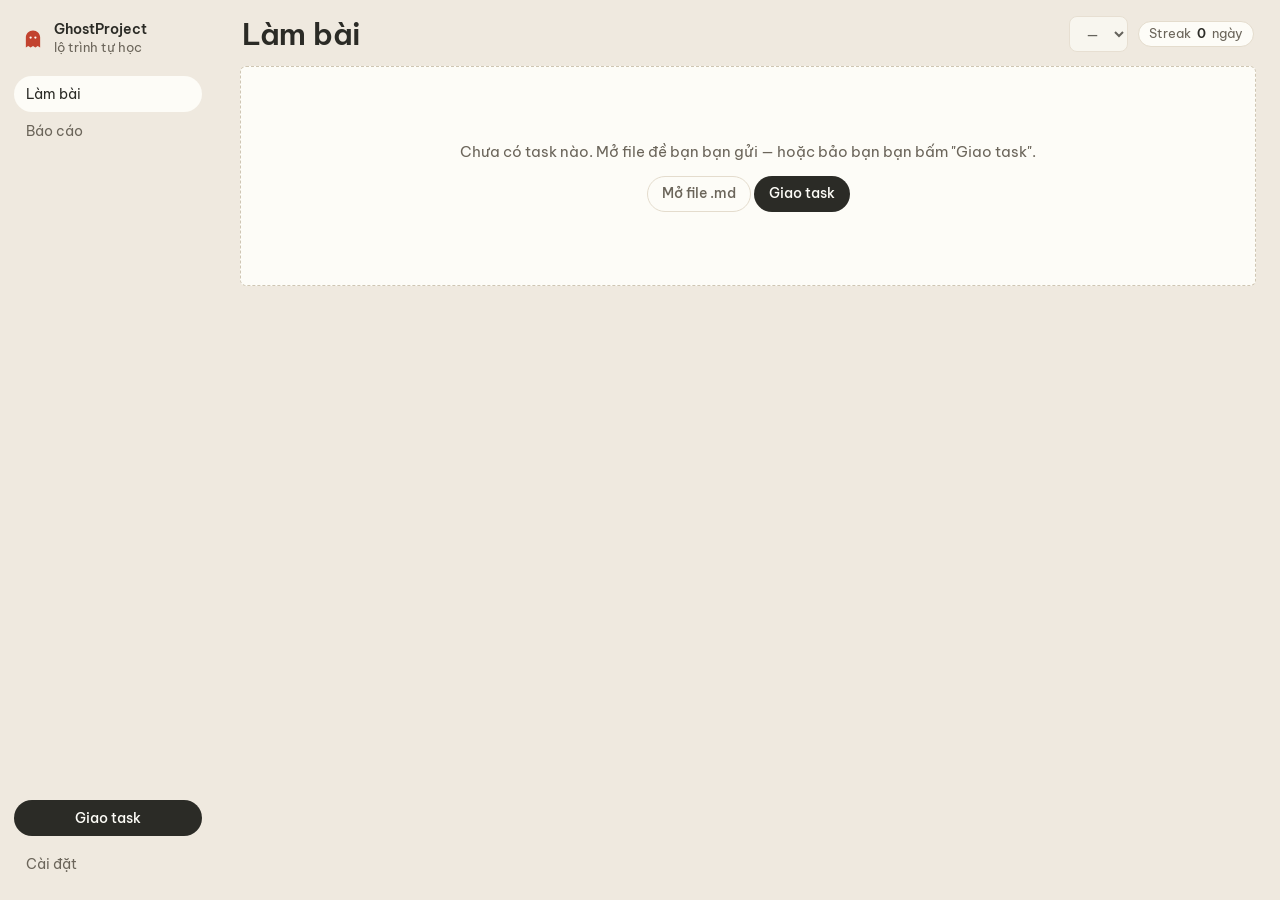
==== commit dd1b9dc7: "Rebuild Phase 1: trang vở ngang chia đôi, nhiều file task, nhúng CSS/ảnh, nháp tự lưu + nộp theo phi" ====
--- a/ghostproject.html
+++ b/ghostproject.html
@@ -6,241 +6,329 @@
 <title>GhostProject — Lộ trình tự học</title>
 <link rel="preconnect" href="https://fonts.googleapis.com">
 <link rel="preconnect" href="https://fonts.gstatic.com" crossorigin>
-<link href="https://fonts.googleapis.com/css2?family=Instrument+Sans:wght@400;500;600&family=Lora:ital,wght@0,500;0,600;1,500&display=swap" rel="stylesheet">
+<link href="https://fonts.googleapis.com/css2?family=Be+Vietnam+Pro:wght@400;500;600&display=swap" rel="stylesheet">
 <style>
-/* GhostProject — style dealt: editorial-greeting (draw.mjs --app, seed 1472121576).
-   Base: tasteskill assets/app.css (neutral), tokens from the dealt sheet. */
+/* GhostProject — thế giới "Vở ngang 5 dòng" (seed:d98988574edce53d, do người dùng chốt).
+   Bàn học màu kem ấm; mỗi pane là một trang giấy: pane trái = trang đề, pane phải = trang vở
+   kẻ dòng 34px với lề đỏ. Mực là màu chính; đỏ chỉ dành cho lề và trạng thái lỗi. */
+
 :root{
-  --ground:#ffffff; --surface:#f9f9f9; --raised:#f1f1ef; --active:#ededed;
-  --border:#eaeaea; --rule:#f3f3f3; --control:#d9d9d6;
-  --text:#1f201d; --muted:#636361; --faint:#6b6b6b;
-  --accent:#1b6e66; --primary:#1f201d; --primary-ink:#ffffff;
-  --positive:#2e7d32; --negative:#b42318; --warning:#92400e;
-  --pill-positive-bg:#dcfae5; --pill-positive-ink:#04250e;
-  --pill-negative-bg:#fdecea; --pill-negative-ink:#7a1d14;
-  --pill-warning-bg:#fffbeb; --pill-warning-ink:#92400e;
-  --pill-neutral-bg:#f3f3f3; --pill-neutral-ink:#3d3d3a;
-  --font:"Instrument Sans",system-ui,-apple-system,"Segoe UI",sans-serif;
-  --serif:"Lora",Georgia,serif; /* redraw từ Instrument Serif: không có subset tiếng Việt */
-  --fs-title:24px; --fs-kpi:32px; --fs-body:14px; --fs-small:12px;
-  --radius-card:22px; --radius-control:999px;
-  --gap:16px; --pad:24px; --card-pad:20px; --control-height:38px;
-  --nav-row:32px; --row-height:48px;
-  --ease-out:cubic-bezier(0.22,1,0.36,1); --t-press:120ms; --t-hover:150ms; --t-ui:200ms;
+  --desk:#efe9df;
+  --paper:#fdfcf7; --paper-dim:#f4f0e6;
+  --rule:#c9d6e2; --rule-soft:#e7ebee;
+  --edge:#e4dccd; --edge-soft:#ede7da;
+  --margin:#c2432f;
+  --ink:#2b2b26; --ink-hover:#3d3b33;
+  --muted:#6b655a;
+  --positive-bg:#e2ece6; --positive-ink:#24503c;
+  --negative:#b23a26; --negative-bg:#f6e4de;
+  --neutral-bg:#efe9df; --neutral-ink:#5c564a;
+  --font:"Be Vietnam Pro",system-ui,-apple-system,"Segoe UI",sans-serif;
+  --fs-body:15px; --fs-small:12.5px;
+  --radius-page:6px; --radius-input:8px;
+  --gap:16px; --pad:24px; --line:34px; /* nhịp dòng kẻ */
+  --shadow-page:0 2px 10px rgba(76,60,30,.10), 0 1px 3px rgba(76,60,30,.06);
+  --ease-out:cubic-bezier(.22,1,.36,1); --t-press:120ms; --t-hover:150ms; --t-ui:200ms;
 }
 
 *,*::before,*::after{box-sizing:border-box}
 [hidden]{display:none !important}
 html{-webkit-text-size-adjust:100%;text-size-adjust:100%}
-body{margin:0;background:var(--ground);color:var(--text);font:var(--fs-body)/20px var(--font);-webkit-font-smoothing:antialiased}
+body{margin:0;background:var(--desk);color:var(--ink);font:var(--fs-body)/1.55 var(--font);-webkit-font-smoothing:antialiased}
 h1,h2,h3,p,figure,ul,ol{margin:0}
 ul[class],ol[class]{padding:0;list-style:none}
-img,svg,video{display:block;max-width:100%}
+img,svg,video,iframe{display:block;max-width:100%}
 button,input,select,textarea{font:inherit;color:inherit}
 a{color:inherit;text-decoration:none}
-:focus-visible{outline:2px solid var(--accent);outline-offset:2px;border-radius:4px}
 .num,table{font-variant-numeric:tabular-nums}
-code{background:var(--pill-neutral-bg);border-radius:4px;padding:1px 5px;font-size:.9em}
+code{background:var(--paper-dim);border-radius:4px;padding:1px 5px;font-size:.9em}
+::selection{background:#d9e2ec}
+:focus-visible{outline:2px solid var(--ink);outline-offset:2px;border-radius:4px}
+
+/* thanh cuộn: cùng họ màu bàn, không mặc định trình duyệt */
+*{scrollbar-width:thin;scrollbar-color:#cfc7b5 transparent}
+::-webkit-scrollbar{width:10px;height:10px}
+::-webkit-scrollbar-thumb{background:#cfc7b5;border-radius:999px;border:3px solid transparent;background-clip:content-box}
+::-webkit-scrollbar-track{background:transparent}
 
 /* ---------- shell ---------- */
-.app{display:grid;grid-template-columns:224px minmax(0,1fr);min-height:100svh}
-.sidebar{position:sticky;top:0;height:100svh;display:flex;flex-direction:column;padding:20px 12px 16px;overflow:auto}
+.app{display:grid;grid-template-columns:216px minmax(0,1fr);min-height:100svh}
+.sidebar{position:sticky;top:0;height:100svh;display:flex;flex-direction:column;padding:20px 14px 16px;overflow:auto}
 .who{display:flex;align-items:center;gap:10px;padding:0 8px 18px}
 .who .mark{width:22px;height:22px;flex:none}
 .who b{display:block;font-size:14px;font-weight:600;line-height:18px}
 .who span{display:block;font-size:var(--fs-small);color:var(--muted)}
-.nav-item{display:flex;align-items:center;height:var(--nav-row);margin:1px 0;padding:0 12px;border-radius:8px;font-size:14px;color:var(--muted);transition:background-color var(--t-hover) ease,color var(--t-hover) ease}
-.nav-item:hover{background:var(--raised);color:var(--text)}
-.nav-item[aria-current="page"]{background:var(--active);color:var(--text)}
+.nav-item{display:flex;align-items:center;height:36px;margin:1px 0;padding:0 12px;border-radius:999px;font-size:14px;color:var(--muted);transition:background-color var(--t-hover) ease,color var(--t-hover) ease}
+.nav-item:hover{background:var(--paper);color:var(--ink)}
+.nav-item[aria-current="page"]{background:var(--paper);color:var(--ink)}
 .sidebar .bottom{margin-top:auto;padding-top:20px}
-.canvas{min-width:0;padding:var(--pad)}
-
-/* phone: nav gập vào thanh 48px, menu là sheet toàn màn hình */
+.canvas{min-width:0;padding:0 var(--pad) var(--pad)}
+
+/* phone: nav gập vào thanh 48px, menu mở sheet toàn màn hình */
 .phonebar{display:none}
 .who .close-sheet{display:none}
 @media(max-width:860px){
   .app{grid-template-columns:minmax(0,1fr)}
-  .phonebar{display:flex;align-items:center;gap:10px;position:sticky;top:0;z-index:15;height:48px;padding:0 16px;background:var(--ground)}
+  .phonebar{display:flex;align-items:center;gap:10px;position:sticky;top:0;z-index:15;height:48px;padding:0 18px;background:var(--desk)}
   .phonebar .mark{width:20px;height:20px}
   .phonebar b{font-size:14px;font-weight:600;margin-right:auto}
   .phonebar .btn{height:32px;padding:0 12px;font-size:13px}
-  .sidebar{position:fixed;inset:0;z-index:30;height:100%;background:var(--surface);transform:translateX(-100%);transition:transform var(--t-ui) var(--ease-out);padding-top:12px}
+  .sidebar{position:fixed;inset:0;z-index:30;height:100%;background:var(--desk);transform:translateX(-100%);transition:transform var(--t-ui) var(--ease-out);padding-top:12px}
   .sidebar.open{transform:none}
   .who{justify-content:space-between}
   .who .close-sheet{display:inline-flex}
-  .canvas{padding:16px}
-}
-
-/* ---------- title ---------- */
-.tab{display:none}
+  .canvas{padding:0 18px 14px}
+}
+
+/* ---------- title: mỗi màn đúng một h1 ---------- */
+.tab{display:none;scroll-margin-top:56px}
 .tab.active{display:block}
-.title-row{display:flex;align-items:flex-end;justify-content:space-between;gap:16px;margin-bottom:20px;flex-wrap:wrap}
-.title-row .screen-title{font-size:var(--fs-title);line-height:1.2;font-weight:600;letter-spacing:-0.01em}
-.lead{max-width:64ch;color:var(--muted);margin:-6px 0 20px}
-
-/* ---------- greeting (the move của style) ---------- */
-.col{max-width:880px;margin-inline:auto}
-.col>.kpis{margin-bottom:var(--gap)}
-.col>.panel{margin-top:var(--gap)}
-.hello{margin:14px 0 28px}
-.greet{font:600 48px/1.05 var(--serif);letter-spacing:-0.02em}
-.sub{margin-top:8px;color:var(--muted);max-width:64ch}
-
-/* ---------- grid + panels ---------- */
-.grid{display:grid;grid-template-columns:repeat(12,minmax(0,1fr));gap:var(--gap)}
-.grid.top{align-items:start}
-.panel{background:var(--surface);border-radius:var(--radius-card);padding:var(--card-pad);min-width:0}
-.panel>header{display:flex;align-items:center;justify-content:space-between;gap:12px;margin-bottom:16px}
-.panel h2{font-size:16px;line-height:1.3;font-weight:600}
-.panel .meta,.meta{color:var(--faint);font-size:var(--fs-small)}
-.row-end{display:inline-flex;align-items:center;gap:10px}
-.footnote{color:var(--faint);font-size:var(--fs-small);margin:28px 2px 0}
-.footnote a{text-decoration:underline;text-underline-offset:3px;text-decoration-color:var(--control)}
-.footnote a:hover{color:var(--text)}
-
-/* ---------- KPI: một dải chia đôi bằng hairline, không tile riêng ---------- */
-.kpis{display:grid;grid-auto-flow:column;grid-auto-columns:minmax(0,1fr);background:var(--surface);border-radius:var(--radius-card)}
-.kpi{padding:18px var(--card-pad)}
-.kpi+.kpi{border-left:1px solid var(--border)}
-.kpi-label{color:var(--muted)}
-.kpi-value{margin-top:6px;font-size:var(--fs-kpi);line-height:1.15;font-weight:500;letter-spacing:-0.01em}
-.kpi-value small{font-size:13px;color:var(--muted);font-weight:400;margin-left:3px}
-
-/* ---------- rows (báo cáo) ---------- */
-.rep-list{display:grid;gap:10px}
-.rep-item{background:var(--surface);border-radius:18px;padding:0 20px;min-width:0}
-.rep-item>summary,.rep-head{display:flex;align-items:center;gap:12px;min-height:58px;padding:10px 0;list-style:none;cursor:pointer}
+.title-row{display:flex;align-items:center;justify-content:space-between;gap:14px;padding:18px 2px 16px;flex-wrap:wrap}
+.title-row .screen-title{font-size:22px;line-height:1.25;font-weight:600;letter-spacing:-0.01em}
+.row-end{display:inline-flex;align-items:center;gap:10px;flex-wrap:wrap}
+.meta{color:var(--muted);font-size:var(--fs-small)}
+.footnote{color:var(--muted);font-size:var(--fs-small);margin:26px 2px 0}
+.footnote a{text-decoration:underline;text-underline-offset:3px;text-decoration-color:var(--edge)}
+.footnote a:hover{color:var(--ink)}
+
+/* ---------- làm bài: thanh trên bàn học ---------- */
+.ws-top{display:flex;align-items:center;gap:14px;padding:16px 2px 14px;flex-wrap:wrap}
+.ws-top .screen-title{font-size:30px;line-height:1.1;font-weight:600;letter-spacing:-0.01em}
+.ws-name{color:var(--muted);font-weight:500}
+.select-day{max-width:230px}
+
+/* chip trạng thái: giấy nhỏ trên bàn */
+.chip{display:inline-flex;align-items:center;gap:6px;height:26px;padding:0 10px;border-radius:999px;background:var(--paper);border:1px solid var(--edge);font-size:var(--fs-small);color:var(--muted);white-space:nowrap}
+.chip b{color:var(--ink);font-weight:600}
+
+/* ---------- hai trang giấy ---------- */
+.split{position:relative;display:flex;align-items:stretch;gap:0;height:calc(100svh - 96px);min-height:420px}
+.pane{position:relative;display:flex;flex-direction:column;min-width:0;background:var(--paper);border-radius:var(--radius-page);box-shadow:var(--shadow-page)}
+.pane::before{ /* lề đỏ dọc */
+  content:"";position:absolute;top:0;bottom:0;left:44px;width:1px;background:var(--margin);opacity:.5;pointer-events:none}
+.pane-task{width:calc(var(--split,58)*1%)}
+.pane-edit{flex:1;min-width:220px}
+.split.panes-right .pane-task{display:none}
+.split.panes-left .pane-edit{display:none}
+.split.panes-left .pane-task,.split.panes-right .pane-edit{flex:1;width:auto}
+.split.panes-left .gutter,.split.panes-right .gutter{display:none}
+/* một trang chiếm trọn khung: hết vỏ hộp, giấy chạm mép */
+.pane.full{border-radius:0;box-shadow:none}
+
+/* thanh công cụ trong trang (phía trên nội dung, xuống dòng kẻ riêng) */
+.pane-bar{display:flex;align-items:center;gap:10px;min-height:44px;padding:6px 14px 6px 56px;border-bottom:1px solid var(--edge-soft);flex-wrap:nowrap;overflow-x:auto;scrollbar-width:none}
+.pane-bar::-webkit-scrollbar{display:none}
+.pane-bar .spacer{flex:1}
+.filetab{flex:none;white-space:nowrap;border:1px solid transparent;background:transparent;border-radius:999px;height:26px;padding:0 10px;font-size:var(--fs-small);color:var(--muted);cursor:pointer}
+.filetab:hover{background:var(--paper-dim);color:var(--ink)}
+.filetab.on{background:var(--paper-dim);border-color:var(--edge);color:var(--ink);font-weight:500}
+.ghostbtn{border:0;background:transparent;color:var(--muted);height:26px;padding:0 8px;border-radius:6px;font-size:var(--fs-small);cursor:pointer}
+.ghostbtn:hover{background:var(--paper-dim);color:var(--ink)}
+
+/* tay kéo chia pane — kéo hiện số % ngay tại tay cầm */
+.gutter{flex:none;width:18px;display:grid;place-items:center;cursor:col-resize;position:relative;border-radius:999px}
+.gutter .grip{width:3px;height:44px;border-radius:999px;background:#cfc7b5;transition:background-color var(--t-hover) ease}
+.gutter:hover .grip,.split.dragging .grip{background:var(--ink)}
+.split-num{position:absolute;top:14px;left:50%;transform:translateX(-50%);background:var(--ink);color:var(--paper);font-size:11px;font-weight:600;padding:3px 7px;border-radius:999px;opacity:0;pointer-events:none;transition:opacity var(--t-hover) ease}
+.gutter:hover .split-num,.split.dragging .split-num{opacity:1}
+.split.dragging{cursor:col-resize;user-select:none}
+
+/* khôi phục trang đã gập: tab mảnh trong khe bàn */
+.restore{position:absolute;top:18px;width:22px;height:64px;border:1px solid var(--edge);background:var(--paper);border-radius:0 6px 6px 0;color:var(--muted);font-size:11px;line-height:1.1;cursor:pointer;padding:0 3px}
+.restore:hover{color:var(--ink)}
+.restore.left{left:0;border-left:0;writing-mode:vertical-rl}
+.restore.right{right:0;border-radius:6px 0 0 6px;writing-mode:vertical-rl}
+
+/* nội dung trang đề */
+.pane-scroll{flex:1;min-height:0;overflow:auto;padding:16px 20px 28px 56px}
+.pane-scroll .frame-wrap{height:100%}
+.task-frame{width:100%;height:100%;border:0;background:var(--paper)}
+/* trang vở: textarea chiếm nốt trang, cuộn nội bên trong để dòng kẻ đi theo chữ */
+.pane-edit .pane-scroll{display:flex;flex-direction:column}
+
+/* trang vở: dòng kẻ 34px cuộn theo chữ */
+#repText{
+  display:block;width:100%;flex:1 0 auto;min-height:300px;
+  border:0;background:transparent;color:var(--ink);caret-color:var(--ink);
+  font:15px/var(--line) var(--font);padding:0 4px;outline:none;resize:none;
+  background-image:repeating-linear-gradient(to bottom,transparent 0,transparent 33px,var(--rule) 33px,var(--rule) 34px);
+  background-attachment:local;
+}
+#repText::placeholder{color:var(--muted)}
+#repText:focus-visible{outline:2px solid var(--ink);outline-offset:-2px}
+
+/* trạng thái lưu — ghi chú bút chì, nói thật điều đang xảy ra */
+.savechip{color:var(--muted);font-size:var(--fs-small)}
+.savechip.err{color:var(--negative);font-weight:500}
+
+/* hành động ở đáy trang vở */
+.pane-actions{display:flex;align-items:center;gap:10px;padding:10px 14px 12px 56px;border-top:1px solid var(--edge-soft);flex-wrap:wrap}
+.pane-actions .spacer{flex:1}
+.pane-preview{flex:none;max-height:32vh;overflow:auto;border-top:1px solid var(--edge-soft);padding:10px 14px 12px 56px}
+
+/* mobile: hai tab thay chia đôi, giữ từng trang riêng */
+.mtabs{display:none}
+@media(max-width:999px){
+  .canvas{display:flex;flex-direction:column;height:100svh;min-height:0}
+  .tab.active{flex:1;min-height:0;overflow:auto}
+  #tab-dash.active{display:flex;flex-direction:column;overflow:auto}
+  .split{display:block;flex:1 1 auto;min-height:0;height:auto}
+  .mtabs{display:flex;gap:8px;padding:10px 0;flex:none}
+  .mtab{height:32px;padding:0 16px;border-radius:999px;border:1px solid var(--edge);background:var(--paper);color:var(--muted);font-size:13.5px;font-weight:500;cursor:pointer}
+  .mtab.on{background:var(--ink);color:var(--paper);border-color:transparent}
+  .pane{display:none}
+  .split .pane.mobile-open{display:flex;height:100%;width:auto;flex:1}
+  .pane.full{border-radius:var(--radius-page);box-shadow:var(--shadow-page)}
+  .pane::before{left:22px}
+  .gutter,.restore,#collapseLeft,#collapseRight{display:none}
+  .pane-bar,.pane-actions{padding-left:44px}
+  .pane-bar .filetab{max-width:calc(50% - 8px);overflow:hidden;text-overflow:ellipsis}
+  .pane-scroll{padding-left:44px;padding-right:12px}
+  .md th,.md td{padding-left:6px;padding-right:6px}
+  .md th{white-space:normal}
+}
+
+/* ---------- báo cáo: danh sách phiên bản ---------- */
+.rep-list{display:grid;gap:12px}
+.rep-item{position:relative;background:var(--paper);border:1px solid var(--edge-soft);border-radius:var(--radius-page);padding:0 20px 0 52px;min-width:0}
+.rep-item::before,.set-panel::before{ /* lề đỏ: cùng một trang giấy với pane đề */
+  content:"";position:absolute;left:34px;top:0;bottom:0;width:1px;background:var(--margin);opacity:.4;pointer-events:none}
+.rep-item>summary,.rep-head{display:flex;align-items:center;gap:12px;min-height:54px;padding:10px 0;list-style:none;cursor:pointer}
 .rep-item>summary::-webkit-details-marker{display:none}
 .rep-item>summary::after{content:"+";margin-left:4px;color:var(--muted);font-weight:500}
 .rep-item[open]>summary::after{content:"–"}
-.rep-item[open]>summary{border-bottom:1px solid var(--border);cursor:default}
-.rep-item .d{width:64px;flex:none;font-weight:500}
+.rep-item[open]>summary{border-bottom:1px solid var(--edge-soft);cursor:default}
+.rep-item .d{width:64px;flex:none;font-weight:600}
 .rep-item .name{flex:1;min-width:0;overflow:hidden;text-overflow:ellipsis;white-space:nowrap}
-.rep-item .fig{width:70px;flex:none;text-align:right}
-.rep-item .fig small{color:var(--muted)}
-.rep-item .md{padding:16px 0 20px}
-.empty{display:grid;place-items:center;min-height:96px;padding:16px;border:1px dashed var(--control);border-radius:12px;color:var(--muted);text-align:center}
-.grid>.empty{grid-column:1/-1;width:100%}
-
-/* ---------- status pill: tint nhạt + mực cùng sắc, 1 cái mỗi row ---------- */
-.pill{display:inline-flex;align-items:center;height:22px;padding:0 8px;border-radius:999px;font-size:var(--fs-small);font-weight:500;background:var(--pill-neutral-bg);color:var(--pill-neutral-ink);white-space:nowrap;flex:none}
-.pill.pos{background:var(--pill-positive-bg);color:var(--pill-positive-ink)}
-
-.pill.warn{background:var(--pill-warning-bg);color:var(--pill-warning-ink)}
+.rep-item .fig{width:70px;flex:none;text-align:right;color:var(--muted)}
+.rep-item .when{white-space:nowrap}
+@media(max-width:600px){.rep-item .when{display:none}}
+.rep-item .md{padding:14px 0 20px;max-width:68ch}
+.empty{display:grid;place-items:center;min-height:96px;padding:16px;border:1px dashed #cfc6b3;border-radius:var(--radius-page);color:var(--muted);text-align:center;background:var(--paper)}
+/* lịch sử phiên bản: tách bằng hairline, không hộp lồng hộp */
+.ver{border-top:1px solid var(--edge-soft);padding-top:10px;margin-top:10px}
+.ver>summary{display:inline-flex;gap:8px;align-items:center;font-size:var(--fs-small);color:var(--muted);cursor:pointer;list-style:none}
+.ver>summary::-webkit-details-marker{display:none}
+.ver>summary::after{content:"+"}
+.ver[open]>summary::after{content:"–"}
+
+/* pill trạng thái: tint nhạt + mực cùng sắc */
+.pill{display:inline-flex;align-items:center;height:22px;padding:0 9px;border-radius:999px;font-size:var(--fs-small);font-weight:500;background:var(--neutral-bg);color:var(--neutral-ink);white-space:nowrap;flex:none}
+.pill.pos{background:var(--positive-bg);color:var(--positive-ink)}
+.pill.warn{background:var(--negative-bg);color:var(--negative)}
+#stageOverwrite{white-space:normal;height:auto;max-width:100%;padding:5px 10px;line-height:1.45;display:inline-block}
 
 /* ---------- controls ---------- */
-.btn{display:inline-flex;align-items:center;justify-content:center;gap:8px;height:var(--control-height);padding:0 14px;border-radius:var(--radius-control);border:1px solid var(--control);background:var(--ground);font-weight:500;font-size:14px;cursor:pointer;transition:background-color var(--t-hover) ease,transform var(--t-press) var(--ease-out)}
+.btn{display:inline-flex;align-items:center;justify-content:center;gap:8px;height:36px;padding:0 14px;border-radius:999px;border:1px solid var(--edge);background:var(--paper);font-weight:500;font-size:13.5px;cursor:pointer;transition:background-color var(--t-hover) ease,transform var(--t-press) var(--ease-out)}
 .btn.wide{width:100%}
 .sidebar .bottom .btn.wide{margin-bottom:10px}
-.btn:hover{background:var(--raised)}
+.btn:hover{background:var(--paper-dim)}
 .btn:active{transform:translateY(1px)}
-.btn.primary{background:var(--primary);color:var(--primary-ink);border-color:transparent}
-.btn.primary:hover{background:#3a3b36}
+.btn.primary{background:var(--ink);color:var(--paper);border-color:transparent}
+.btn.primary:hover{background:var(--ink-hover)}
 .btn.ghost{border-color:transparent;background:transparent}
-.btn.ghost:hover{background:var(--raised)}
+.btn.ghost:hover{background:var(--paper-dim)}
 .btn.danger{border-color:transparent;background:transparent;color:var(--negative)}
-.btn.danger:hover{background:var(--pill-negative-bg)}
+.btn.danger:hover{background:var(--negative-bg)}
 .btn:disabled{opacity:.4;cursor:not-allowed}
-.btn:disabled:hover{background:var(--ground)}
-.input,select.input{height:38px;padding:0 14px;border:1px solid var(--control);border-radius:12px;background:var(--ground)}
+.input,select.input{height:36px;padding:0 12px;border:1px solid var(--edge);border-radius:var(--radius-input);background:var(--paper);color:var(--ink)}
+.input:focus-visible{outline:2px solid var(--ink);outline-offset:1px}
 .btnrow{display:flex;gap:10px;flex-wrap:wrap;margin-top:16px}
-.inline-field{display:flex;align-items:center;gap:8px}
-.inline-field label{color:var(--muted)}
-
-/* ---------- hôm nay: task + báo cáo ---------- */
-.track{display:block;height:8px;border-radius:999px;background:var(--rule);overflow:hidden;flex:1}
-.track>span{display:block;height:100%;border-radius:999px;background:var(--accent)}
-.preview{margin-top:16px;border-top:1px solid var(--border);padding-top:12px}
-.preview>summary{display:inline-flex;gap:6px;font-size:var(--fs-small);color:var(--muted);cursor:pointer;list-style:none}
-.preview>summary::-webkit-details-marker{display:none}
-.preview>summary::after{content:"+";font-weight:500}
-.preview[open]>summary::after{content:"–"}
-.preview[open]>summary{margin-bottom:12px}
-
-/* ---------- tài liệu md trong panel ---------- */
+.inline-field{display:flex;align-items:center;gap:8px;flex-wrap:wrap}
+.inline-field label{color:var(--muted);font-size:var(--fs-small)}
+.field-err{color:var(--negative);font-size:var(--fs-small);margin-top:4px}
+
+/* ---------- tài liệu md trong trang giấy ---------- */
 .md{min-width:0}
-.md h1{font-size:20px;line-height:1.3;font-weight:600;letter-spacing:-0.01em;margin:0 0 12px}
+.md h1{font-size:19px;line-height:1.3;font-weight:600;margin:0 0 10px}
 .md .doc-title{font-size:18px;margin-bottom:10px}
-.md th.n,.md td.n{text-align:right}
-.md h2{font-size:16px;font-weight:600;margin:22px 0 8px}
-.md h3{font-size:14px;font-weight:600;margin:16px 0 6px}
-.md h2:first-child,.md h1:first-child{margin-top:0}
+.md h2{font-size:15.5px;font-weight:600;margin:20px 0 8px}
+.md h3{font-size:14px;font-weight:600;margin:14px 0 6px}
+.md h2:first-child,.md h1:first-child,.md .doc-title:first-child{margin-top:0}
 .md p{margin:0 0 10px;line-height:1.55}
 .md table{border-collapse:collapse;width:100%;margin:10px 0}
-.md th{height:32px;padding:0 10px;text-align:left;font-weight:400;font-size:var(--fs-small);color:var(--muted);border-bottom:1px solid var(--border);white-space:nowrap}
-.md td{padding:8px 10px;border-bottom:1px solid var(--rule);vertical-align:baseline}
+.md th{height:32px;padding:0 10px;text-align:left;font-weight:400;font-size:var(--fs-small);color:var(--muted);border-bottom:1px solid var(--edge);white-space:nowrap}
+.md td{padding:6px 10px;border-bottom:1px solid var(--edge-soft);vertical-align:baseline}
+.md th.n,.md td.n{text-align:right}
 .md tbody tr:last-child td{border-bottom:0}
-.md blockquote{margin:12px 0;padding:10px 14px;border-radius:10px;font-size:13px;background:var(--pill-negative-bg);color:var(--pill-negative-ink)}
-.md pre{background:var(--pill-neutral-bg);border-radius:10px;padding:12px 14px;overflow:auto}
+.md blockquote{margin:12px 0;padding:2px 0 2px 14px;border-left:1px solid var(--edge);color:var(--muted);font-size:13.5px}
+.md pre{background:var(--paper-dim);border-radius:6px;padding:12px 14px;overflow:auto}
 .md pre code{background:none;padding:0}
 .md ul,.md ol{margin:4px 0;padding-left:1.4em}
 .md li{margin:2px 0}
-.md hr{border:0;border-top:1px solid var(--rule);margin:16px 0}
+.md a{text-decoration:underline;text-underline-offset:2px;text-decoration-color:var(--edge)}
+.md a:hover{text-decoration-color:currentColor}
+.md img{max-width:100%;height:auto;border:1px solid var(--edge-soft);border-radius:4px;margin:6px 0}
+.md hr{border:0;border-top:1px solid var(--edge-soft);margin:16px 0}
 .md li.ckline{list-style:none;margin-left:-1.5em}
-.ck{display:flex;gap:10px;align-items:flex-start;padding:4px 0;cursor:pointer}
-.ck input{margin-top:3px;accent-color:var(--accent);width:18px;height:18px;cursor:pointer;border-radius:3px}
+.ck{display:flex;gap:10px;align-items:flex-start;padding:3px 0;cursor:pointer}
+.ck input{appearance:none;-webkit-appearance:none;width:16px;height:16px;flex:none;margin-top:9px;border:1.5px solid var(--ink);border-radius:3px;background:var(--paper);cursor:pointer}
+.ck input:checked{background:var(--ink) url('data:image/svg+xml;utf8,<svg xmlns="http://www.w3.org/2000/svg" viewBox="0 0 16 16"><path d="M4 8.5 7 11.5 12 5" fill="none" stroke="%23fdfcf7" stroke-width="2" stroke-linecap="round" stroke-linejoin="round"/></svg>') center/11px no-repeat;border-color:var(--ink)}
 .ck.done span{text-decoration:line-through;color:var(--muted)}
 
-/* ---------- form viết ---------- */
-textarea{width:100%;min-height:340px;border:1px solid var(--control);border-radius:12px;background:var(--ground);color:var(--text);padding:14px;font:14px/22px var(--font);resize:vertical}
-textarea:focus-visible{outline:2px solid var(--accent);outline-offset:2px}
-
-/* ---------- settings: 450px label + panel, rule giữa các mục ---------- */
-.col-settings{max-width:1152px;margin-inline:auto}
-.set-row{display:grid;grid-template-columns:450px minmax(0,686px);gap:var(--gap);padding:32px 0;border-top:1px solid var(--border)}
-.set-row:first-of-type{border-top:0;padding-top:0}
-.set-label h2{font-size:16px;font-weight:600;margin-bottom:6px}
+/* ---------- cài đặt: nhãn trái + trang giấy phải ---------- */
+.col-settings,.col{max-width:1060px;margin-inline:auto}
+.set-row{display:grid;grid-template-columns:400px minmax(0,640px);gap:var(--gap);padding:28px 0;border-top:1px solid var(--edge)}
+.set-row:first-of-type{border-top:0;padding-top:6px}
+.set-label h2{font-size:15.5px;font-weight:600;margin-bottom:6px}
 .set-label p{color:var(--muted);font-size:14px;max-width:44ch}
-.set-panel{background:#fafafa;border-radius:16px;padding:16px;min-width:0}
+.set-panel{position:relative;background:var(--paper);border:1px solid var(--edge-soft);border-radius:var(--radius-page);padding:18px 18px 18px 52px;min-width:0}
 .set-fields{display:grid;grid-template-columns:1fr 1fr;gap:10px 12px}
 .set-fields label{display:grid;gap:4px;font-size:var(--fs-small);color:var(--muted)}
 .set-fields .span2{grid-column:1/-1}
 .set-fields input{width:100%}
 @media(max-width:720px){.set-fields{grid-template-columns:1fr}}
-@media(max-width:860px){.set-row{grid-template-columns:1fr;gap:12px;padding:24px 0}}
+@media(max-width:860px){.set-row{grid-template-columns:1fr;gap:12px;padding:22px 0}}
 
 /* ---------- toast: feedback nổi ---------- */
-.toast{position:fixed;bottom:24px;left:50%;transform:translateX(-50%);background:var(--primary);color:var(--primary-ink);padding:10px 18px;border-radius:999px;font-size:13px;z-index:99}
-
-/* ---------- modal giao task ---------- */
-.modal{position:fixed;inset:0;z-index:80;display:grid;place-items:center;padding:16px;background:rgba(31,32,29,.32)}
-.sheet{width:min(720px,100%);max-height:calc(100svh - 32px);overflow:auto;background:var(--ground);border-radius:var(--radius-card);padding:22px}
+.toast{position:fixed;bottom:24px;left:50%;transform:translateX(-50%);background:var(--ink);color:var(--paper);padding:10px 18px;border-radius:999px;font-size:13px;z-index:99;box-shadow:0 6px 18px rgba(43,43,38,.18)}
+
+/* ---------- modal: một trang giấy nổi lên ---------- */
+.modal{position:fixed;inset:0;z-index:80;display:grid;place-items:center;padding:16px;background:rgba(43,43,38,.34)}
+.sheet{width:min(760px,100%);max-height:calc(100svh - 32px);overflow:auto;background:var(--paper);border:1px solid var(--edge);border-radius:8px;padding:22px} /* không bóng: màn tối đã tách trang giấy khỏi bàn */
+/* sheet nhập file: đầu + chân đứng yên, chỉ danh sách file cuộn */
+#importModal .sheet{display:flex;flex-direction:column;overflow:hidden}
+#importModal .sheet>header,#importModal .inline-field,#importModal .field-err,#importModal #stageNote,#importModal #stageOverwrite{flex:none}
+#importModal #stageList{flex:1 1 auto;min-height:0;overflow:auto;padding-right:4px}
+#importModal #stageCss{flex:none;max-height:30vh;overflow:auto}
+#importModal .btnrow{flex:none;margin-top:10px;padding-top:12px;border-top:1px solid var(--edge-soft)}
 .sheet>header{display:flex;align-items:center;justify-content:space-between;gap:12px;margin-bottom:14px}
 .sheet h2{font-size:18px;font-weight:600}
-.sheet textarea{min-height:260px}
-.assign-prev{border-top:1px solid var(--border);margin-top:16px;padding-top:14px}
-
-/* ---------- modal nhận file: xem trước từng file ---------- */
-.stage-item{border:1px solid var(--border);border-radius:16px;padding:14px 16px;background:var(--surface)}
-.stage-item+.stage-item{margin-top:12px}
-.stage-head{display:flex;align-items:center;gap:10px;flex-wrap:wrap;margin-bottom:10px}
+.sheet textarea{min-height:240px;border:1px solid var(--edge);border-radius:var(--radius-input);background:var(--paper);width:100%;padding:12px;font:14px/22px var(--font);resize:vertical}
+.assign-prev{border-top:1px solid var(--edge-soft);margin-top:16px;padding-top:14px}
+.stage-file{border-top:1px solid var(--edge-soft);padding:12px 0}
+.stage-file:first-child{border-top:0;padding-top:2px}
+.stage-head{display:flex;align-items:center;gap:10px;flex-wrap:wrap;margin-bottom:6px}
 .stage-head .name{font-weight:500;min-width:0;overflow:hidden;text-overflow:ellipsis;white-space:nowrap}
-.stage-prev{max-height:44vh;overflow:auto;border-top:1px solid var(--border);padding-top:12px}
-
+.stage-prev{max-height:40vh;overflow:auto;border-top:1px solid var(--edge-soft);margin-top:10px;padding-top:10px}
+.stage-frame{width:100%;height:38vh;border:1px solid var(--edge);border-radius:4px;background:var(--paper)}
+.mcss{display:grid;gap:4px;margin-top:8px}
+.mcss label{font-size:var(--fs-small);color:var(--muted)}
+.mcss textarea{min-height:90px;font:12.5px/18px ui-monospace,SFMono-Regular,Consolas,monospace}
+
+/* một khoảnh khắc chuyển động duy nhất: trang giấy hiện ra (chỉ mờ dần — không trượt, để không đè lên tab mobile) */
+.pane{animation:page-in .2s var(--ease-out) both}
+@keyframes page-in{from{opacity:0}to{opacity:1}}
+@media(prefers-reduced-motion:reduce){.pane{animation:none}}
 @media(max-width:860px){
-  .grid>*{grid-column:1/-1 !important}
-  .kpis{grid-auto-flow:row;grid-template-columns:repeat(2,minmax(0,1fr))}
-  .kpi+.kpi{border-left:0}
-  .kpi:nth-child(n+3){border-top:1px solid var(--border)}
-  .kpi:nth-child(2n){border-left:1px solid var(--border)}
-  .greet{font-size:28px}
-}
-@media(prefers-reduced-motion:reduce){*,*::before,*::after{transition-duration:0.01ms !important;animation:none !important}}
+  .ws-top .screen-title{font-size:24px}
+}
+@media(prefers-reduced-motion:reduce){*,*::before,*::after{transition-duration:0.01ms !important}}
 
 </style>
 </head>
 <body>
 
 <div class="app">
-  <!-- shell: sidebar trên ground, không top bar -->
+  <!-- shell: nav trên mặt bàn, trang giấy là nhân vật chính -->
   <aside class="sidebar" id="sidebar">
     <div class="who">
-      <svg class="mark" viewBox="0 0 24 24" aria-hidden="true"><path d="M12 2.6c-4.3 0-7.8 3.3-7.8 7.6v11.2l2.6-1.8 2.6 1.8 2.6-1.8 2.6 1.8 2.6-1.8 2.6 1.8V10.2c0-4.3-3.5-7.6-7.8-7.6Z" fill="var(--accent)"/><circle cx="9.4" cy="10.4" r="1.25" fill="#fff"/><circle cx="14.6" cy="10.4" r="1.25" fill="#fff"/></svg>
+      <svg class="mark" viewBox="0 0 24 24" aria-hidden="true"><path d="M12 2.6c-4.3 0-7.8 3.3-7.8 7.6v11.2l2.6-1.8 2.6 1.8 2.6-1.8 2.6 1.8 2.6-1.8 2.6 1.8V10.2c0-4.3-3.5-7.6-7.8-7.6Z" fill="var(--margin)"/><circle cx="9.4" cy="10.4" r="1.25" fill="#fdfcf7"/><circle cx="14.6" cy="10.4" r="1.25" fill="#fdfcf7"/></svg>
       <div><b>GhostProject</b><span>lộ trình tự học</span></div>
       <button class="btn ghost close-sheet" id="menuClose" type="button" aria-label="Đóng menu">Đóng</button>
     </div>
     <nav aria-label="Mục chính">
-      <a class="nav-item" href="#tab-dash" data-tab="dash">Hôm nay</a>
+      <a class="nav-item" href="#tab-dash" data-tab="dash">Làm bài</a>
       <a class="nav-item" href="#tab-report" data-tab="report">Báo cáo</a>
     </nav>
     <div class="bottom">
@@ -252,53 +340,80 @@
   <div class="canvas">
     <!-- phone: thanh 48px, menu mở sheet toàn màn hình -->
     <div class="phonebar">
-      <svg class="mark" viewBox="0 0 24 24" aria-hidden="true"><path d="M12 2.6c-4.3 0-7.8 3.3-7.8 7.6v11.2l2.6-1.8 2.6 1.8 2.6-1.8 2.6 1.8 2.6-1.8 2.6 1.8V10.2c0-4.3-3.5-7.6-7.8-7.6Z" fill="var(--accent)"/><circle cx="9.4" cy="10.4" r="1.25" fill="#fff"/><circle cx="14.6" cy="10.4" r="1.25" fill="#fff"/></svg>
+      <svg class="mark" viewBox="0 0 24 24" aria-hidden="true"><path d="M12 2.6c-4.3 0-7.8 3.3-7.8 7.6v11.2l2.6-1.8 2.6 1.8 2.6-1.8 2.6 1.8 2.6-1.8 2.6 1.8V10.2c0-4.3-3.5-7.6-7.8-7.6Z" fill="var(--margin)"/><circle cx="9.4" cy="10.4" r="1.25" fill="#fdfcf7"/><circle cx="14.6" cy="10.4" r="1.25" fill="#fdfcf7"/></svg>
       <b>GhostProject</b>
       <button class="btn primary" data-assign type="button">Giao task</button>
-      <button class="btn ghost" id="menuBtn" type="button" aria-label="Mở menu">Menu</button>
+      <button class="btn ghost" id="menuBtn" type="button" aria-label="Mở menu">Mở menu</button>
     </div>
 
-    <!-- ============ HÔM NAY — task tối nay + nộp báo cáo ============ -->
-    <section id="tab-dash" class="tab col">
-      <header class="hello">
-        <h2 class="greet" id="greetTitle">Tối nay, Day 1.</h2>
-        <p class="sub" id="greetSub"></p>
+    <!-- ============ LÀM BÀI — trang đề bên trái, trang vở bên phải ============ -->
+    <section id="tab-dash" class="tab">
+      <header class="ws-top">
+        <h1 class="screen-title" id="wsTitle" data-screen="dash">Làm bài</h1>
+        <span class="ws-name" id="wsName"></span>
+        <span class="row-end" style="margin-left:auto">
+          <select id="dayPick" class="input select-day" aria-label="Chọn day"></select>
+          <span class="chip" id="chipCk" hidden></span>
+          <span class="chip" id="chipDone" hidden></span>
+          <span class="chip" id="chipStreak" hidden></span>
+        </span>
       </header>
 
-      <div class="kpis">
-        <div class="kpi"><div class="kpi-label">Streak</div><div class="kpi-value" id="kStreak">0 <small>ngày</small></div></div>
-        <div class="kpi"><div class="kpi-label">Day có báo cáo</div><div class="kpi-value" id="kDone">0 <small>trên 0</small></div></div>
+      <div class="split" id="wsSplit" hidden>
+        <div class="pane pane-task" id="paneTask">
+          <div class="pane-bar">
+            <span id="taskTabs" style="display:contents"></span>
+            <span class="spacer"></span>
+            <button class="ghostbtn" id="collapseLeft" type="button" title="Gập trang đề">Gập đề ‹</button>
+          </div>
+          <div class="pane-scroll" id="taskBody"></div>
+        </div>
+
+        <div class="gutter" id="gutter" aria-hidden="true">
+          <span class="grip"></span>
+          <span class="split-num" id="splitNum">58%</span>
+        </div>
+        <button class="restore left" id="restoreLeft" type="button" hidden>Mở lại đề</button>
+        <button class="restore right" id="restoreRight" type="button" hidden>Mở lại trang viết</button>
+
+        <div class="pane pane-edit" id="paneEdit">
+          <div class="pane-bar">
+            <span class="savechip" id="saveState" role="status" aria-live="polite">Bản nháp: chưa có gì</span>
+            <span class="meta" id="subInfo"></span>
+            <span class="spacer"></span>
+            <button class="ghostbtn" id="collapseRight" type="button" title="Gập trang viết">› Gập viết</button>
+          </div>
+          <div class="pane-scroll" style="padding-bottom:6px">
+            <textarea id="repText" spellcheck="false" placeholder="Viết báo cáo ngay trên dòng kẻ — ngừng gõ là tự lưu."></textarea>
+          </div>
+          <div class="pane-preview" id="repPrevWrap" hidden>
+            <div id="repPrev" class="md"></div>
+          </div>
+          <div class="pane-actions">
+            <button class="btn" id="btnDlMd" type="button">Tạo file .md</button>
+            <button class="btn ghost" id="btnPreview" type="button" aria-expanded="false">Xem trước</button>
+            <button class="btn ghost" id="btnRefill" type="button" title="Điền lại mẫu báo cáo (hỏi trước khi thay nội dung)">Điền mẫu</button>
+            <button class="btn ghost" id="btnCopy" type="button">Sao chép</button>
+            <span class="spacer"></span>
+            <button class="btn primary" id="btnSubmit" type="button">Nộp bài</button>
+          </div>
+        </div>
       </div>
 
-      <section class="panel">
-        <header>
-          <h2>Tối nay</h2>
-          <span class="row-end">
-            <span class="meta" id="todayMeta"></span>
+      <div class="mtabs" id="mtabs" hidden>
+        <button class="mtab on" data-pane="task" type="button">Task</button>
+        <button class="mtab" data-pane="edit" type="button">Trả lời</button>
+      </div>
+      <div id="wsEmpty" hidden>
+        <div class="empty" style="min-height:220px">
+          <div>
+            <p style="margin-bottom:12px">Chưa có task nào. Mở file đề bạn bạn gửi — hoặc bảo bạn bạn bấm "Giao task".</p>
             <button class="btn" id="importBtn" type="button">Mở file .md</button>
-          </span>
-          <input type="file" id="importFile" accept=".md,.markdown,.txt,.html" multiple hidden>
-        </header>
-        <div id="todayBody" class="md"></div>
-        <p class="meta" id="todayHint" style="margin-top:12px"></p>
-      </section>
-
-      <section class="panel" id="repPanel">
-        <header><h2 id="repTitle">Báo cáo hôm nay</h2><span class="meta" id="repSavedInfo"></span></header>
-        <textarea id="repText" spellcheck="false" placeholder="Viết báo cáo ở đây — ngừng gõ là tự lưu và đồng bộ."></textarea>
-        <div class="btnrow">
-          <button class="btn primary" id="btnSaveDraft" type="button">Nộp báo cáo</button>
-          <button class="btn" id="btnDlMd" type="button">Tạo file .md</button>
-          <button class="btn ghost" id="btnRefill" type="button" title="Điền lại từ checklist (mất nội dung đang viết)">Điền lại từ data</button>
-          <button class="btn ghost" id="btnCopy" type="button">Copy</button>
+            <button class="btn primary" data-assign type="button">Giao task</button>
+          </div>
         </div>
-        <details class="preview">
-          <summary>Xem trước</summary>
-          <div id="repPrev" class="md"></div>
-        </details>
-      </section>
-
-      <p class="footnote">Dữ liệu lưu trong máy + đồng bộ qua Turso — cấu hình ở <a href="#tab-settings" data-tab="settings">Cài đặt</a>.</p>
+      </div>
+      <input type="file" id="importFile" accept=".md,.markdown,.txt,.html,.htm,.css,.png,.jpg,.jpeg,.gif,.webp,.svg,.woff,.woff2,.ttf,.otf" multiple hidden>
     </section>
 
     <!-- ============ BÁO CÁO — cả hai bên đọc bài đã nộp ============ -->
@@ -320,12 +435,12 @@
       <div class="set-row">
         <div class="set-label">
           <h2>Turso (SQLite)</h2>
-          <p>Hai máy dùng chung một database Turso: bạn bạn giao task, bạn nộp báo cáo, cả hai đọc được ở tab Báo cáo. Tạo database free ở turso.tech → copy URL + auth token dán vào đây (mỗi máy một lần).</p>
+          <p>Hai máy dùng chung một database Turso: bạn bạn giao task, bạn nộp báo cáo (từng phiên bản), bản nháp cũng theo sang máy kia. Tạo database free ở turso.tech → copy URL + auth token dán vào đây (mỗi máy một lần).</p>
         </div>
         <div class="set-panel">
           <div class="set-fields">
-            <label class="span2">Database URL<input id="tursoUrl" class="input" placeholder="libsql://ten-db-org.turso.io" autocomplete="off"></label>
-            <label class="span2">Auth token<input id="tursoToken" class="input" type="password" autocomplete="off"></label>
+            <label class="span2">URL database<input id="tursoUrl" class="input" placeholder="libsql://ten-db-org.turso.io" autocomplete="off"></label>
+            <label class="span2">Token truy cập<input id="tursoToken" class="input" type="password" autocomplete="off"></label>
           </div>
           <div class="btnrow">
             <button class="btn primary" id="btnConnect" type="button">Kết nối &amp; đồng bộ</button>
@@ -337,7 +452,7 @@
       <div class="set-row">
         <div class="set-label">
           <h2>Dữ liệu</h2>
-          <p>Backup JSON của task, báo cáo, checklist và phút tập trung (không gồm token Turso).</p>
+          <p>Backup JSON của day, task (mọi file), checklist, báo cáo và bản nháp (không gồm token Turso).</p>
         </div>
         <div class="set-panel">
           <div class="btnrow" style="margin-top:0">
@@ -351,7 +466,7 @@
       <div class="set-row">
         <div class="set-label">
           <h2>Báo cáo</h2>
-          <p>Gộp mọi báo cáo đã nộp thành một file .md để lưu hoặc gửi đi.</p>
+          <p>Gộp mọi phiên bản mới nhất của từng day thành một file .md để lưu hoặc gửi đi.</p>
         </div>
         <div class="set-panel">
           <button class="btn" id="dlAllMd" type="button">Tải tất cả báo cáo .md</button>
@@ -361,7 +476,7 @@
       <div class="set-row">
         <div class="set-label">
           <h2>Xoá tất cả</h2>
-          <p>Xoá task, báo cáo, checklist và phút tập trung — cả trên Turso nếu đã kết nối. Không hoàn tác được.</p>
+          <p>Xoá day, task, checklist, báo cáo và bản nháp — cả trên Turso nếu đã kết nối. Không hoàn tác được.</p>
         </div>
         <div class="set-panel">
           <button class="btn danger" id="resetAll" type="button">Xoá dữ liệu GhostProject</button>
@@ -378,7 +493,16 @@
       <h2 id="assignTitle">Giao task</h2>
       <button class="btn ghost" id="assignClose" type="button">Đóng</button>
     </header>
-    <div class="inline-field" style="margin-bottom:12px"><label for="crDay">Day</label><input type="number" id="crDay" min="1" value="1" class="input num" style="width:88px"></div>
+    <div class="inline-field" style="margin-bottom:12px">
+      <label for="crDay">Day</label>
+      <input type="number" id="crDay" min="1" value="1" class="input num" style="width:88px">
+      <label for="crTitle">Tiêu đề day</label>
+      <input type="text" id="crTitle" class="input" style="flex:1;min-width:180px" placeholder="VD: Hàm và scope" autocomplete="off">
+      <button class="btn" id="crFileBtn" type="button">Nhập file .md</button>
+      <input type="file" id="crFile" accept=".md,.markdown,.txt,.html" hidden>
+    </div>
+    <p class="field-err" id="crTitleErr" hidden>Tiêu đề day là bắt buộc — đặt tên để hai bên nhận ra day này.</p>
+    <p class="field-err" id="crDayErr" hidden>Day này đã có task — chọn số day khác.</p>
     <textarea id="crText" spellcheck="false"></textarea>
     <div class="btnrow">
       <button class="btn primary" id="btnCrSave" type="button">Đăng task</button>
@@ -389,16 +513,26 @@
   </div>
 </div>
 
-<!-- ============ NHẬN FILE: xem trước khi nhận ============ -->
+<!-- ============ NHẬN FILE: xem trước + ghép CSS/ảnh rồi mới nhận ============ -->
 <div class="modal" id="importModal" hidden>
   <div class="sheet" role="dialog" aria-modal="true" aria-labelledby="stageTitle">
     <header>
       <h2 id="stageTitle">Xem trước file</h2>
       <button class="btn ghost" id="stageClose" type="button">Đóng</button>
     </header>
+    <div class="inline-field" style="margin-bottom:4px">
+      <label for="stageDay">Day</label>
+      <input type="number" id="stageDay" min="1" class="input num" style="width:88px">
+      <label for="stageName">Tiêu đề day</label>
+      <input type="text" id="stageName" class="input" style="flex:1;min-width:180px" placeholder="Bắt buộc — tên day" autocomplete="off">
+    </div>
+    <p class="field-err" id="stageTitleErr" hidden>Tiêu đề day là bắt buộc.</p>
+    <p class="meta" id="stageNote" style="margin:6px 0 4px"></p>
+    <p style="margin:0 0 4px"><span class="pill warn" id="stageOverwrite" hidden></span></p>
     <div id="stageList"></div>
+    <div id="stageCss"></div>
     <div class="btnrow">
-      <button class="btn primary" id="btnStageAccept" type="button">Nhận</button>
+      <button class="btn primary" id="btnStageAccept" type="button" disabled>Nhận</button>
       <button class="btn ghost" id="stageCancel" type="button">Huỷ</button>
     </div>
   </div>
@@ -408,9 +542,9 @@
 <script>
 'use strict';
 /* GhostProject — self-study tracker. Static site, dữ liệu ở localStorage + Turso (SQLite qua HTTP).
-   Flow: bạn bạn gửi file .md → "Mở file .md" xem trước → học, tick checklist → viết trả lời,
-   "Tạo file .md" gửi lại bạn bạn → bạn bạn mở file để đọc, hoặc đọc trực tiếp ở tab Báo cáo.
-   UI: tasteskill "editorial-greeting" (seed 1472121576) — greeting là h1, panel tông, accent teal trên data. */
+   Flow: bạn bạn gửi file (.md/.html + css/ảnh) → "Mở file" xem trước, ghép CSS → học trên trang đề,
+   viết báo cáo trên trang vở (tự lưu bản nháp) → "Nộp bài" thành phiên bản mới, "Tạo file .md" gửi lại.
+   Mỗi day có tiêu đề bắt buộc; một day giữ được nhiều file task; task .html chạy trong iframe sandbox. */
 
 const $ = (id) => document.getElementById(id);
 const KEY = 'ghostproject_v1';
@@ -418,16 +552,57 @@
 const today = () => iso(new Date());
 const nowHM = () => new Date().toLocaleTimeString('vi-VN', { hour: '2-digit', minute: '2-digit' });
 
-/* ---------------- state ---------------- */
+/* ---------------- state ----------------
+   days:   { [day]: { title, updatedAt } }              — tiêu đề bắt buộc của từng day
+   tasks:  { [day]: [ { name, type:'md'|'html', src, html, addedAt } ] }  — nhiều file/day;
+             src = nội dung gốc, html = bản .html đã nhúng CSS (type html)
+   checks: { [day]: { [taskIdx]: [bool,…] } }           — checklist theo từng file
+   reports:{ [day]: { subs:[{v,md,ts,date,at}], draft:{md,savedAt}|null } } — nộp nhiều phiên bản,
+             nháp tách riêng, không bao giờ đè bài đã nộp */
 function defaultState() {
-  return { tasks: {}, reports: {}, checks: {}, turso: { url: '', token: '', lastSync: '' } };
+  return {
+    days: {}, tasks: {}, checks: {}, reports: {},
+    settings: { split: 58, panes: 'both' },
+    turso: { url: '', token: '', lastSync: '' },
+  };
+}
+/* dữ liệu từ các phiên bản cũ → hình dạng mới (thuần, dùng được ở cả test) */
+function migrateState(s) {
+  const st = {
+    ...defaultState(), ...s,
+    turso: { ...defaultState().turso, ...(s.turso || {}) },
+    settings: { ...defaultState().settings, ...(s.settings || {}) },
+  };
+  st.settings.split = Math.min(78, Math.max(24, +st.settings.split || 58));
+  if (!['both', 'left', 'right'].includes(st.settings.panes)) st.settings.panes = 'both';
+  const tasks = {};
+  for (const [d, t] of Object.entries(st.tasks || {})) {
+    if (Array.isArray(t)) tasks[d] = t;
+    else if (typeof t === 'string') tasks[d] = [{ name: 'task.md', type: 'md', src: t, html: null, addedAt: 0 }];
+    else if (t && typeof t === 'object') tasks[d] = [{ name: 'task.md', type: t.type || 'md', src: t.content ?? t.src ?? '', html: t.html || null, addedAt: t.addedAt || 0 }];
+  }
+  st.tasks = tasks;
+  const checks = {};
+  for (const [d, c] of Object.entries(st.checks || {})) {
+    if (c && typeof c === 'object' && !Array.isArray(c)) checks[d] = c;
+    else if (Array.isArray(c)) checks[d] = { 0: c };
+  }
+  st.checks = checks;
+  const reports = {};
+  for (const [d, r] of Object.entries(st.reports || {})) {
+    if (r && Array.isArray(r.subs)) reports[d] = r;
+    else if (r && typeof r === 'object' && r.md != null) reports[d] = { subs: [{ v: 1, md: r.md, ts: r.ts || 0, date: r.date || '', at: r.at || '' }], draft: r.draft || null };
+    else if (typeof r === 'string') reports[d] = { subs: [{ v: 1, md: r, ts: 0, date: '', at: '' }], draft: null };
+  }
+  st.reports = reports;
+  st.days ||= {};
+  return st;
 }
 function load() {
   try {
     const raw = localStorage.getItem(KEY);
     if (!raw) return null;
-    const s = JSON.parse(raw);
-    return { ...defaultState(), ...s, turso: { ...defaultState().turso, ...(s.turso || {}) } };
+    return migrateState(JSON.parse(raw));
   } catch { return null; }
 }
 function save() { localStorage.setItem(KEY, JSON.stringify(state)); }
@@ -437,20 +612,25 @@
 
 const taskDays = () => Object.keys(state.tasks).map(Number).sort((a, b) => a - b);
 const nextDay = () => (taskDays().at(-1) || 0) + 1;
-function taskTitle(day) {
-  const t = state.tasks[day]; if (!t) return '';
-  if (t.type === 'html') return 'Task dạng HTML';
-  const m = t.content.match(/^#\s+(.+)$/m);
+function dayTitle(day) {
+  const t = state.days[day]?.title;
+  if (t) return t;
+  const first = (state.tasks[day] || []).find((x) => x.type === 'md');
+  const m = first && first.src.match(/^#\s*(.+)$/m);
   return m ? m[1].replace(/\*\*/g, '').trim() : `Day ${day}`;
 }
+/* checklist tính gộp theo từng file .md trong day */
 function ckPair(day) {
-  const c = state.checks[day] || [];
-  let total = c.length;
-  if (state.tasks[day]?.type === 'md') {
-    const n = (state.tasks[day].content.match(/^- \[( |x|X)\]/gm) || []).length;
-    if (n > total) total = n;
-  }
-  return [c.filter(Boolean).length, total];
+  let done = 0, total = 0;
+  (state.tasks[day] || []).forEach((t, ti) => {
+    if (t.type !== 'md') return;
+    const n = (t.src.match(/^- \[( |x|X)\]/gm) || []).length;
+    const arr = state.checks[day]?.[ti] || [];
+    let d = 0;
+    for (let i = 0; i < Math.max(n, arr.length); i++) if (arr[i]) d++;
+    done += d; total += Math.max(n, arr.length);
+  });
+  return [done, total];
 }
 
 /* ---------------- markdown renderer (small, offline) ---------------- */
@@ -458,6 +638,7 @@
 function inline(s) {
   return s
     .replace(/`([^`]+)`/g, '<code>$1</code>')
+    .replace(/!\[([^\]]*)\]\(([^)\s]+)\)/g, '<img src="$2" alt="$1" loading="lazy">')
     .replace(/\*\*([^*]+)\*\*/g, '<strong>$1</strong>')
     .replace(/(^|[\s(>])\*([^*\n]+)\*(?=[\s).,;:!?)<]|$)/g, '$1<em>$2</em>')
     .replace(/\[([^\]]+)\]\((https?:[^)\s]+)\)/g, '<a href="$2" target="_blank" rel="noopener">$1</a>');
@@ -465,8 +646,7 @@
 function splitRow(r) {
   return r.trim().replace(/^\|/, '').replace(/\|$/, '').split('|').map((c) => c.trim());
 }
-/* HTML → md: đọc lại task/báo cáo dạng .html (từ "Tạo task", hoặc bạn bạn gửi file html khác)
-   để checklist hoạt động như .md */
+/* HTML → md: đọc lại task/báo cáo dạng .html để checklist hoạt động như .md */
 function htmlToMd(src) {
   const doc = new DOMParser().parseFromString(src, 'text/html');
   const inl = (n) => {
@@ -498,7 +678,6 @@
         const trs = [...el.rows];
         if (!trs.length) continue;
         const rowMd = (tr) => '| ' + [...tr.cells].map((c) => cell(c)).join(' | ') + ' |';
-        // cả bảng một block (các hàng liền nhau); dòng đầu làm header
         out.push(rowMd(trs[0]) + '\n| ' + [...trs[0].cells].map(() => '---').join(' | ') + ' |\n'
           + trs.slice(1).map(rowMd).join('\n'));
       } else if (t === 'UL' || t === 'OL') {
@@ -512,7 +691,7 @@
           else if (t === 'OL') items.push(`${++n}. ${txt}`);
           else items.push(`- ${txt}`);
         }
-        if (items.length) out.push(items.join('\n')); // cả list một block
+        if (items.length) out.push(items.join('\n'));
       } else if (t === 'BLOCKQUOTE') {
         out.push('> ' + cell(el));
       } else if (t === 'PRE') {
@@ -543,7 +722,7 @@
     }
     if (/^\s*(-{3,}|\*{3,}|_{3,})\s*$/.test(L)) { flushP(); out.push('<hr>'); i++; continue; }
     const h = L.match(/^(#{1,4})\s+(.*)$/);
-    // md '# ' là tiêu đề tài liệu trong app → h2.doc-title (chỉ greeting được làm h1)
+    // md '# ' là tiêu đề tài liệu trong app → h2.doc-title (chỉ screen-title được làm h1)
     if (h) { flushP(); const lvl = Math.min(5, h[1].length + 1);
       out.push(`<h${lvl}${h[1].length === 1 ? ' class="doc-title"' : ''}>` + inline(h[2]) + `</h${lvl}>`); i++; continue; }
     // table: header line + separator line
@@ -622,13 +801,7 @@
 }
 function setScreenTitle(name) {
   // bất biến: đúng MỘT h1 trong DOM tại mọi thời điểm — tiêu đề của màn đang mở
-  if (name === 'dash') {
-    document.querySelectorAll('.screen-title').forEach((t) => retag(t, 'H2'));
-    retag($('greetTitle'), 'H1');
-  } else {
-    document.querySelectorAll('.screen-title').forEach((t) => retag(t, t.dataset.screen === name ? 'H1' : 'H2'));
-    retag($('greetTitle'), 'H2');
-  }
+  document.querySelectorAll('.screen-title').forEach((t) => retag(t, t.dataset.screen === name ? 'H1' : 'H2'));
 }
 function switchTab(name) {
   document.querySelectorAll('.tab').forEach((s) => s.classList.toggle('active', s.id === 'tab-' + name));
@@ -641,12 +814,279 @@
   renderAll();
 }
 
-/* thanh tiến độ checklist: track + fill, nhãn 2 đầu */
-const bar = (dn, tot) => tot ? `<div class="btnrow" style="margin-top:0;margin-bottom:12px;align-items:center;gap:12px">
-  <span class="track"><span style="width:${Math.round((dn / tot) * 100)}%"></span></span>
-  <span class="num" style="font-weight:500">${dn}/${tot}</span></div>` : '';
-
-/* ---------------- Turso — SQLite qua HTTP (v2/pipeline), không cần server riêng ---------------- */
+/* ---------------- import: ghép CSS + ảnh vào task .html trước khi nhận ----------------
+   CSS nhúng thật: <link> → <style>, @import nội bộ giải theo file đã chọn, url(…) ảnh/font
+   thành data URI. Thiếu file nào thì cảnh báo + có ô dán CSS thủ công. Không chạy script. */
+const RES_MIME = {
+  png: 'image/png', jpg: 'image/jpeg', jpeg: 'image/jpeg', gif: 'image/gif', webp: 'image/webp',
+  svg: 'image/svg+xml', avif: 'image/avif', ico: 'image/x-icon',
+  woff: 'font/woff', woff2: 'font/woff2', ttf: 'font/ttf', otf: 'font/otf', eot: 'application/vnd.ms-fontobject',
+};
+const tailOf = (p) => {
+  const s = String(p || '').split(/[?#]/)[0].split(/[\\/]/).filter(Boolean);
+  return s.length ? s[s.length - 1].toLowerCase() : '';
+};
+/* ghép đường dẫn tương đối với file đã chọn: khớp theo đuôi đường dẫn dài nhất */
+function refMatch(ref, files) {
+  const clean = (p) => String(p || '').split(/[?#]/)[0].replace(/\\/g, '/').split('/').filter((x) => x && x !== '.' && x !== '..');
+  const refSegs = clean(ref).map((x) => x.toLowerCase());
+  if (!refSegs.length) return null;
+  let best = null, bestLen = 0;
+  for (const f of files) {
+    const fSegs = clean(f.name).map((x) => x.toLowerCase());
+    let k = 0; const n = Math.min(refSegs.length, fSegs.length);
+    while (k < n && fSegs[fSegs.length - 1 - k] === refSegs[refSegs.length - 1 - k]) k++;
+    if (k > bestLen) { best = f; bestLen = k; }
+  }
+  return bestLen ? best : null;
+}
+function embedCss(cssText, cssName, files, warns, depth = 0) {
+  if (depth > 4) { warns.push(`${cssName}: CSS lồng nhau quá sâu — bỏ qua phần @import`); return cssText; }
+  cssText = cssText.replace(/url\(\s*(['"]?)([^'")]+)\1\s*\)/g, (m, q, u) => {
+    if (/^(data:|https?:|blob:|#)/i.test(u)) return m;
+    const f = refMatch(u, files);
+    if (!f || !f.dataUrl) { warns.push(`${cssName}: không tìm thấy ${u} — giữ nguyên đường dẫn`); return m; }
+    return 'url("' + f.dataUrl + '")';
+  });
+  cssText = cssText.replace(/@import\s+(?:url\(\s*)?(['"]?)([^'")\s]+)\1(?:\s*\))?\s*[^;]*;/g, (m, q, u) => {
+    if (/^(https?:)?\/\//i.test(u)) { warns.push(`${cssName}: CSS ngoài ${u} — iframe cần mạng mới tải được`); return m; }
+    const f = refMatch(u, files.filter((x) => x.text != null));
+    if (!f) { warns.push(`${cssName}: không tìm thấy CSS ${u} — dán thủ công bên dưới`); return m; }
+    return embedCss(f.text, f.name, files, warns, depth + 1);
+  });
+  return cssText;
+}
+function processHtml(src, name, files, warns) {
+  const doc = new DOMParser().parseFromString(src, 'text/html');
+  doc.querySelectorAll('script').forEach((s) => s.remove()); // sandbox cũng chặn, xoá cho sạch
+  const cssFiles = files.filter((x) => x.text != null && /\.css$/i.test(x.name));
+  const missing = [];
+  let cssOk = 0, cssMissing = 0, imgMissing = 0;
+  doc.querySelectorAll('link[href]').forEach((ln) => {
+    const rel = (ln.getAttribute('rel') || '').toLowerCase();
+    const href = ln.getAttribute('href') || '';
+    if (!rel.includes('stylesheet')) return;
+    if (/^(https?:)?\/\//i.test(href) || /^data:/i.test(href)) { warns.push(`${name}: stylesheet ngoài ${href} — iframe cần mạng mới tải được`); return; }
+    const f = refMatch(href, cssFiles);
+    if (!f) {
+      warns.push(`${name}: không tìm thấy ${href} trong các file đã chọn — dán CSS thủ công bên dưới`);
+      const k = tailOf(href);
+      ln.dataset.missingCss = k; missing.push(k); cssMissing++;
+      return;
+    }
+    const w = [];
+    const css = embedCss(f.text, f.name, files, w);
+    w.forEach((x) => warns.push(`${f.name}: ${x}`));
+    const st = doc.createElement('style');
+    st.textContent = css;
+    ln.replaceWith(st); cssOk++;
+  });
+  doc.querySelectorAll('style').forEach((st) => { st.textContent = embedCss(st.textContent || '', name, files, warns); });
+  doc.querySelectorAll('img[src], source[src]').forEach((el) => {
+    const u = el.getAttribute('src') || '';
+    if (/^(data:|https?:)/i.test(u)) return;
+    const f = refMatch(u, files);
+    if (f && f.dataUrl) el.setAttribute('src', f.dataUrl);
+    else { warns.push(`${name}: không tìm thấy ảnh ${u} — ảnh sẽ trống`); imgMissing++; }
+  });
+  return { html: '<!doctype html>\n' + doc.documentElement.outerHTML, warns, missing, stats: { cssOk, cssMissing, imgMissing } };
+}
+/* ảnh trong .md: nhúng data URI, giữ nguyên đường dẫn nếu thiếu file (nguồn gốc vẫn lưu ở src) */
+function inlineMdAssets(src, name, files, warns) {
+  return String(src).replace(/!\[([^\]]*)\]\(([^)\s]+)\)/g, (m, alt, u) => {
+    if (/^(data:|https?:)/i.test(u)) return m;
+    const f = refMatch(u, files);
+    if (f && f.dataUrl) return `![${alt}](${f.dataUrl})`;
+    warns.push(`${name}: không tìm thấy ảnh ${u} — ảnh sẽ trống`);
+    return m;
+  });
+}
+/* lần nhận cuối: dán CSS thủ công vào các link còn thiếu */
+function applyManualCss(html, manual) {
+  if (!html || !manual || !Object.keys(manual).length) return html;
+  const doc = new DOMParser().parseFromString(html, 'text/html');
+  let filled = false;
+  doc.querySelectorAll('link[data-missing-css]').forEach((ln) => {
+    const k = ln.dataset.missingCss;
+    const css = manual[k] || manual[tailOf(k)];
+    if (css && css.trim()) {
+      const st = doc.createElement('style'); st.textContent = css;
+      ln.replaceWith(st); filled = true;
+    }
+  });
+  return filled ? '<!doctype html>\n' + doc.documentElement.outerHTML : html;
+}
+const fileDataUrl = (f) => new Promise((res, rej) => {
+  const r = new FileReader();
+  r.onload = () => res(r.result);
+  r.onerror = () => rej(new Error('Không đọc được ' + f.name));
+  r.readAsDataURL(f);
+});
+
+/* ---------------- nhận file: xem trước rồi mới nhận ----------------
+   Lô file = task .md/.html + css/ảnh đi kèm (vào cùng một Day, tiêu đề chỉ hỏi một lần)
+   + file báo cáo nhận diện theo dòng đầu "# Báo cáo Day N". */
+let staged = null;
+async function stageFiles(files) {
+  staged = await prepareImport(files);
+  renderStage();
+  $('importModal').hidden = false;
+}
+async function prepareImport(list) {
+  const out = { files: [], tasks: [], reports: [], warns: [], manual: {}, title: '', day: null, dayHint: null,
+    stats: { html: 0, cssOk: 0, cssMissing: 0, imgMissing: 0 } };
+  for (const f of list) {
+    const ext = (f.name.split('.').pop() || '').toLowerCase();
+    const isText = ['md', 'markdown', 'txt', 'html', 'htm', 'css'].includes(ext);
+    if (!(isText || RES_MIME[ext])) { out.warns.push(`Bỏ qua file lạ: ${f.name}`); continue; }
+    const rec = { name: f.name, text: null, dataUrl: null };
+    if (isText) rec.text = await f.text();
+    else rec.dataUrl = await fileDataUrl(f);
+    out.files.push(rec);
+    if (!isText || ext === 'css') continue; // css/asset chỉ là nguyên liệu ghép
+    if (ext === 'html' || ext === 'htm') out.tasks.push({ name: f.name, type: 'html', src: rec.text, html: null, warnings: [] });
+    else {
+      const rep = rec.text.match(/^#\s*Báo cáo\s*Day\s*(\d+)/m);
+      if (rep) out.reports.push({ name: f.name, md: rec.text, day: +rep[1], warnings: [] });
+      else {
+        const m = f.name.match(/day\s*(\d+)/i) || f.name.match(/(\d+)/);
+        out.tasks.push({ name: f.name, type: 'md', src: rec.text, html: null, day: m ? +m[1] : null, warnings: [] });
+      }
+    }
+  }
+  const hintDays = [...new Set(out.tasks.map((t) => t.day).filter((x) => x != null))];
+  out.day = hintDays.length === 1 ? hintDays[0] : nextDay();
+  if (hintDays.length > 1) out.dayHint = out.tasks.filter((t) => t.day != null).map((t) => t.name).join(', ');
+  for (const t of out.tasks) {
+    if (t.type !== 'html') {
+      t.md = inlineMdAssets(t.src, t.name, out.files, t.warnings);
+      out.stats.imgMissing += t.warnings.filter((w) => /không tìm thấy ảnh/.test(w)).length;
+      continue;
+    }
+    const r = processHtml(t.src, t.name, out.files, t.warnings);
+    t.html = r.html; t.missing = r.missing;
+    out.stats.html++; out.stats.cssOk += r.stats.cssOk;
+    out.stats.cssMissing += r.stats.cssMissing; out.stats.imgMissing += r.stats.imgMissing;
+  }
+  // day đã có → dùng lại tiêu đề của nó (vẫn sửa được, không xoá task/bài nộp cũ)
+  out.title = state.days[out.day]?.title || '';
+  if (out.files.some((x) => /\.css$/i.test(x.name)) && !out.tasks.some((t) => t.type === 'html')) {
+    out.warns.push('Có file CSS nhưng không có file HTML nào trong lô — CSS chỉ ghép với task .html.');
+  }
+  return out;
+}
+function existingTasks(day) { return state.tasks[day] || []; }
+function stageBadges() {
+  const cur = existingTasks(staged.day);
+  if (!cur.length) return '';
+  const names = new Set(cur.map((t) => t.name));
+  const willReplace = staged.tasks.filter((t) => names.has(t.name)).length;
+  const willAdd = staged.tasks.length - willReplace;
+  return `Day ${staged.day} đã có ${cur.length} file — `
+    + [willAdd ? `thêm ${willAdd} file mới` : '', willReplace ? `thay ${willReplace} file trùng tên` : ''].filter(Boolean).join(', ')
+    + ' (checklist và bài nộp cũ giữ nguyên)';
+}
+function renderStage() {
+  const s = staged;
+  $('stageDay').value = s.day;
+  $('stageName').value = s.title;
+  $('stageTitleErr').hidden = true; // chỉ hiện sau khi người dùng gõ rồi xoá trắng
+  $('btnStageAccept').disabled = !s.title.trim();
+
+  const nT = s.tasks.length, nR = s.reports.length;
+  const ow = stageBadges();
+  const owEl = $('stageOverwrite');
+  owEl.hidden = !ow; if (ow) owEl.textContent = ow;
+  const st = s.stats || {};
+  $('stageNote').textContent =
+    (nT + nR ? `${nT ? nT + ' file task' : ''}${nT && nR ? ' · ' : ''}${nR ? nR + ' file báo cáo' : ''}` : 'Không có file task/báo cáo nào trong lô.')
+    + (st.html ? ` · ${st.html} file HTML` : '')
+    + (st.cssOk ? ` · nhúng ${st.cssOk} stylesheet` : '')
+    + (st.cssMissing ? ` · thiếu ${st.cssMissing} stylesheet` : '')
+    + (st.imgMissing ? ` · thiếu ${st.imgMissing} ảnh` : '')
+    + (s.dayHint ? ` — các file trỏ tới Day khác nhau (${s.dayHint}); cả lô task sẽ vào một Day, sửa ô Day nếu cần.` : '')
+    + (s.warns.length ? ` — ${s.warns.length} cảnh báo: xem ghi chú tại từng file.` : '');
+
+  const rows = [];
+  for (const t of s.tasks) {
+    const badge = t.type === 'html' ? 'Task .html' : 'Task .md';
+    const warn = t.warnings.length ? `<div>${t.warnings.map((w) => `<p class="field-err">${esc(w)}</p>`).join('')}</div>` : '';
+    rows.push(`<div class="stage-file"><div class="stage-head"><span class="name">${esc(t.name)}</span><span class="pill">${badge}</span></div>${warn}<div class="stage-prev" data-prev-t="${rows.length}"></div></div>`);
+  }
+  for (const r of s.reports) {
+    const has = !!state.reports[r.day]?.subs?.length;
+    const pill = has ? `<span class="pill">Báo cáo Day ${r.day} đã có — chỉ xem</span>` : `<span class="pill pos">Báo cáo Day ${r.day} — sẽ lưu</span>`;
+    rows.push(`<div class="stage-file"><div class="stage-head"><span class="name">${esc(r.name)}</span>${pill}</div><div class="md stage-prev" data-prev-r="${rows.length - nT}"></div></div>`);
+  }
+  $('stageList').innerHTML = rows.join('');
+
+  // preview: task .md + báo cáo render thẳng; task .html → iframe sandbox (dựng bằng DOM cho khỏi lo escape)
+  $('stageList').querySelectorAll('[data-prev-t]').forEach((holder) => {
+    const t = s.tasks[+holder.dataset.prevT];
+    if (!t) return;
+    if (t.type === 'html') {
+      const f = document.createElement('iframe');
+      f.className = 'stage-frame';
+      f.sandbox = ''; f.title = 'Xem trước ' + t.name; f.srcdoc = t.html || t.src;
+      holder.replaceWith(f);
+    } else {
+      holder.classList.add('md');
+      holder.innerHTML = mdToHtml(t.md || t.src);
+    }
+  });
+  $('stageList').querySelectorAll('[data-prev-r]').forEach((holder) => {
+    const r = s.reports[+holder.dataset.prevR];
+    if (r) holder.innerHTML = mdToHtml(r.md);
+  });
+
+  // dán CSS thủ công cho link thiếu (không tìm thấy trong các file đã chọn)
+  const keys = [...new Set(s.tasks.flatMap((t) => t.missing || []))];
+  $('stageCss').innerHTML = keys.map((k) =>
+    `<div class="mcss"><label>CSS thủ công cho «${esc(k)}»</label><textarea data-mcss="${esc(k)}" spellcheck="false" placeholder="Dán toàn bộ nội dung file ${esc(k)} vào đây"></textarea></div>`).join('');
+  $('stageCss').querySelectorAll('textarea[data-mcss]').forEach((ta) => {
+    ta.value = s.manual[ta.dataset.mcss] || '';
+  });
+}
+function acceptStaged() {
+  if (!staged) return;
+  const title = staged.title.trim();
+  if (!title) { renderStage(); return; }
+  flushDraft(); // chữ đang viết ở day cũ chưa qua 900ms
+  const day = Math.max(1, +staged.day || nextDay());
+  let nTask = 0, nAdd = 0, nReplace = 0;
+  if (staged.tasks.length) {
+    const next = existingTasks(day).slice();
+    for (const t of staged.tasks) {
+      if (t.type === 'html') t.html = applyManualCss(t.html, staged.manual);
+      const rec = { name: t.name, type: t.type, src: t.src, md: t.md || null, html: t.html || null, warns: t.warnings || [], addedAt: Date.now() };
+      const i = next.findIndex((x) => x.name === t.name);
+      if (i >= 0) { rec.addedAt = next[i].addedAt || rec.addedAt; next[i] = rec; nReplace++; } // thay đúng file trùng tên
+      else { next.push(rec); nAdd++; }
+    }
+    state.tasks[day] = next;
+    state.days[day] = { title, updatedAt: Date.now() }; // đổi tiêu đề không xoá task/bài nộp
+    nTask = staged.tasks.length;
+    bg(() => pushDay(day)); bg(() => pushTaskFiles(day));
+  }
+  const repDays = [];
+  for (const r of staged.reports) {
+    const R = state.reports[r.day] ||= { subs: [], draft: null };
+    if (!R.subs.length) { // không đè bài đã nộp
+      const dm = r.md.match(/^-\s*Ngày:\s*(\d{4}-\d{2}-\d{2})/m);
+      R.subs.push({ v: 1, md: r.md, ts: Date.now(), date: dm ? dm[1] : today(), at: nowHM() });
+      repDays.push(r.day); bg(() => pushSub(r.day, R.subs[0]));
+    }
+  }
+  staged = null;
+  $('importModal').hidden = true;
+  pickDay = nTask ? day : null; repLoadedDay = null; view.tIdx = 0;
+  save(); renderAll();
+  toast(nTask
+    ? `Day ${day}: ${nAdd ? `thêm ${nAdd} file` : ''}${nAdd && nReplace ? ', ' : ''}${nReplace ? `thay ${nReplace} file` : ''} — ${title}`
+    : repDays.length ? `Đã lưu báo cáo Day ${repDays.join(', ')}` : 'Không có gì mới để nhận');
+}
+
+/* ---------------- Turso — SQLite qua HTTP (v2/pipeline) ---------------- */
 const tursoCfg = () => ({ url: '', token: '', lastSync: '', ...(state.turso || {}) });
 /* chấp nhận libsql://…, https://…/v2/pipeline, hoặc bản sao URL từ dashboard */
 const tursoBase = (u) => u.trim().replace(/^libsql:\/\//, 'https://').replace(/\/+$/, '').replace(/\/v2\/pipeline$/, '');
@@ -671,6 +1111,7 @@
 }
 const qs = (v) => ({ type: 'text', value: String(v) });
 const qi = (v) => ({ type: 'integer', value: String(Math.round(v)) });
+const qn = () => ({ type: 'null' });
 function tsqlRows(result) {
   if (!result || !result.rows) return [];
   return result.rows.map((row) => Object.fromEntries((result.cols || []).map((c, i) => {
@@ -679,57 +1120,154 @@
   })));
 }
 async function tursoBootstrap() {
-  await tsql('CREATE TABLE IF NOT EXISTS tasks (day INTEGER PRIMARY KEY, content TEXT NOT NULL, updated_at INTEGER NOT NULL)');
-  await tsql('CREATE TABLE IF NOT EXISTS reports (day INTEGER PRIMARY KEY, content TEXT NOT NULL, updated_at INTEGER NOT NULL)');
-  await tsql('CREATE TABLE IF NOT EXISTS checks (day INTEGER NOT NULL, idx INTEGER NOT NULL, done INTEGER NOT NULL, PRIMARY KEY (day, idx))');
-}
-const pushTask = (day) => tsql('INSERT INTO tasks (day, content, updated_at) VALUES (?, ?, ?) ON CONFLICT(day) DO UPDATE SET content = excluded.content, updated_at = excluded.updated_at',
-  [qi(day), qs(state.tasks[day].content), qi(state.tasks[day].addedAt || Date.now())]);
-const pushReport = (day) => tsql('INSERT INTO reports (day, content, updated_at) VALUES (?, ?, ?) ON CONFLICT(day) DO UPDATE SET content = excluded.content, updated_at = excluded.updated_at',
-  [qi(day), qs(state.reports[day].md), qi(state.reports[day].ts || Date.now())]);
-const pushCheck = (day, idx, done) => tsql('INSERT INTO checks (day, idx, done) VALUES (?, ?, ?) ON CONFLICT(day, idx) DO UPDATE SET done = excluded.done',
-  [qi(day), qi(idx), qi(done ? 1 : 0)]);
+  await tsql('CREATE TABLE IF NOT EXISTS days (day INTEGER PRIMARY KEY, title TEXT NOT NULL, updated_at INTEGER NOT NULL)');
+  await tsql('CREATE TABLE IF NOT EXISTS taskfiles (day INTEGER NOT NULL, idx INTEGER NOT NULL, name TEXT, type TEXT, src TEXT NOT NULL, html TEXT, md TEXT, warns TEXT, updated_at INTEGER NOT NULL, PRIMARY KEY (day, idx))');
+  await tsql('CREATE TABLE IF NOT EXISTS drafts (day INTEGER PRIMARY KEY, content TEXT NOT NULL, updated_at INTEGER NOT NULL)');
+  const names = tsqlRows(await tsql("SELECT name FROM sqlite_master WHERE type='table'")).map((x) => x.name);
+  if (!names.includes('reports')) await tsql('CREATE TABLE reports (day INTEGER NOT NULL, v INTEGER NOT NULL, md TEXT NOT NULL, ts INTEGER NOT NULL, date TEXT, at TEXT, PRIMARY KEY (day, v))');
+  if (!names.includes('checks')) await tsql('CREATE TABLE checks (day INTEGER NOT NULL, task INTEGER NOT NULL, idx INTEGER NOT NULL, done INTEGER NOT NULL, PRIMARY KEY (day, task, idx))');
+  /* --- schema cũ → mới --- */
+  let hasTfMd = false;
+  try { await tsql('SELECT md, warns FROM taskfiles LIMIT 1'); hasTfMd = true; } catch { /* bảng cũ thiếu cột */ }
+  if (!hasTfMd) {
+    try { await tsql('ALTER TABLE taskfiles ADD COLUMN md TEXT'); } catch { /* đã có */ }
+    try { await tsql('ALTER TABLE taskfiles ADD COLUMN warns TEXT'); } catch { /* đã có */ }
+  }
+  if (names.includes('tasks')) { // 1 task/day → taskfiles
+    const old = tsqlRows(await tsql('SELECT day, content, updated_at FROM tasks'));
+    await tsql('DROP TABLE tasks');
+    for (const x of old) {
+      await tsql('INSERT OR IGNORE INTO taskfiles (day, idx, name, type, src, html, md, warns, updated_at) VALUES (?, 0, ?, ?, ?, NULL, NULL, ?, ?)',
+        [qi(x.day), qs('task.md'), qs('md'), qs(x.content), qs('[]'), qi(x.updated_at)]);
+      await tsql('INSERT OR IGNORE INTO days (day, title, updated_at) VALUES (?, ?, ?)', [qi(x.day), qs('Day ' + x.day), qi(x.updated_at)]);
+    }
+  }
+  let hasV = false;
+  try { await tsql('SELECT v FROM reports LIMIT 1'); hasV = true; } catch { /* bảng schema cũ */ }
+  if (!hasV) {
+    const old = tsqlRows(await tsql('SELECT day, content, updated_at FROM reports'));
+    await tsql('DROP TABLE reports');
+    await tsql('CREATE TABLE reports (day INTEGER NOT NULL, v INTEGER NOT NULL, md TEXT NOT NULL, ts INTEGER NOT NULL, date TEXT, at TEXT, PRIMARY KEY (day, v))');
+    for (const x of old) await tsql('INSERT OR IGNORE INTO reports (day, v, md, ts, date, at) VALUES (?, 1, ?, ?, ?, ?)',
+      [qi(x.day), qs(x.content), qi(x.updated_at), qs(iso(new Date(x.updated_at))), qs('')]);
+  }
+  let hasTask = false;
+  try { await tsql('SELECT task FROM checks LIMIT 1'); hasTask = true; } catch { /* bảng schema cũ */ }
+  if (!hasTask) {
+    const old = tsqlRows(await tsql('SELECT day, idx, done FROM checks'));
+    await tsql('DROP TABLE checks');
+    await tsql('CREATE TABLE checks (day INTEGER NOT NULL, task INTEGER NOT NULL, idx INTEGER NOT NULL, done INTEGER NOT NULL, PRIMARY KEY (day, task, idx))');
+    for (const x of old) await tsql('INSERT OR IGNORE INTO checks (day, task, idx, done) VALUES (?, 0, ?, ?)', [qi(x.day), qi(x.idx), qi(x.done ? 1 : 0)]);
+  }
+}
+const pushDay = (day) => {
+  const d = state.days[day];
+  return tsql('INSERT INTO days (day, title, updated_at) VALUES (?, ?, ?) ON CONFLICT(day) DO UPDATE SET title = excluded.title, updated_at = excluded.updated_at',
+    [qi(day), qs(d.title), qi(d.updatedAt || Date.now())]);
+};
+const pushTaskFile = (day, idx, t) => tsql(
+  'INSERT INTO taskfiles (day, idx, name, type, src, html, md, warns, updated_at) VALUES (?, ?, ?, ?, ?, ?, ?, ?, ?) ON CONFLICT(day, idx) DO UPDATE SET name = excluded.name, type = excluded.type, src = excluded.src, html = excluded.html, md = excluded.md, warns = excluded.warns, updated_at = excluded.updated_at',
+  [qi(day), qi(idx), qs(t.name || 'task.md'), qs(t.type || 'md'), qs(t.src), t.html ? qs(t.html) : qn(), t.md ? qs(t.md) : qn(), qs(JSON.stringify(t.warns || [])), qi(t.addedAt || Date.now())]);
+const pushTaskFiles = async (day) => {
+  await tsql('DELETE FROM taskfiles WHERE day = ?', [qi(day)]);
+  const arr = state.tasks[day] || [];
+  for (let i = 0; i < arr.length; i++) await pushTaskFile(day, i, arr[i]);
+};
+const pushSub = (day, s) => tsql(
+  'INSERT INTO reports (day, v, md, ts, date, at) VALUES (?, ?, ?, ?, ?, ?) ON CONFLICT(day, v) DO UPDATE SET md = excluded.md, ts = excluded.ts, date = excluded.date, at = excluded.at',
+  [qi(day), qi(s.v), qs(s.md), qi(s.ts || Date.now()), qs(s.date || ''), qs(s.at || '')]);
+const pushCheck = (day, task, idx, done) => tsql(
+  'INSERT INTO checks (day, task, idx, done) VALUES (?, ?, ?, ?) ON CONFLICT(day, task, idx) DO UPDATE SET done = excluded.done',
+  [qi(day), qi(task), qi(idx), qi(done ? 1 : 0)]);
+const pushDraft = (day) => {
+  const R = state.reports[day];
+  if (!R?.draft) return Promise.resolve();
+  return tsql('INSERT INTO drafts (day, content, updated_at) VALUES (?, ?, ?) ON CONFLICT(day) DO UPDATE SET content = excluded.content, updated_at = excluded.updated_at',
+    [qi(day), qs(R.draft.md), qi(R.draft.savedAt || Date.now())]);
+};
+const clearDraftRemote = (day) => tsql('DELETE FROM drafts WHERE day = ?', [qi(day)]);
 
 function setSyncStatus(msg) { const el = $('syncStatus'); if (el) el.textContent = msg; }
-/* ghi nền: UI cập nhật local trước, lỗi chỉ hiện ở dòng trạng thái */
+/* ghi nền: UI cập nhật local trước, lỗi chỉ hiện ở dòng trạng thái.
+   Nhận thunk để chưa nối Turso thì không chạy gì (không tạo promise vô nghĩa). */
 function bg(p) {
   const cfg = tursoCfg();
   if (!cfg.url || !cfg.token) return; // chế độ chỉ-trong-máy
-  p.then(() => setSyncStatus('Đã lưu Turso · ' + nowHM()))
+  Promise.resolve(typeof p === 'function' ? p() : p)
+    .then(() => setSyncStatus('Đã lưu Turso · ' + nowHM()))
     .catch((e) => setSyncStatus('Lỗi Turso: ' + e.message));
 }
 
 async function tursoPull() {
-  const [t, r, c] = await Promise.all([
-    tsql('SELECT day, content, updated_at FROM tasks'),
-    tsql('SELECT day, content, updated_at FROM reports'),
-    tsql('SELECT day, idx, done FROM checks'),
+  const [d, tf, c, r, dr] = await Promise.all([
+    tsql('SELECT day, title, updated_at FROM days'),
+    tsql('SELECT day, idx, name, type, src, html, md, warns, updated_at FROM taskfiles'),
+    tsql('SELECT day, task, idx, done FROM checks'),
+    tsql('SELECT day, v, md, ts, date, at FROM reports'),
+    tsql('SELECT day, content, updated_at FROM drafts'),
   ]);
+  const days = {};
+  for (const x of tsqlRows(d)) days[x.day] = { title: x.title, updatedAt: x.updated_at };
+  const byDay = {};
+  for (const x of tsqlRows(tf)) (byDay[x.day] ||= []).push(x);
   const tasks = {};
-  for (const x of tsqlRows(t)) tasks[x.day] = { type: 'md', content: x.content, addedAt: x.updated_at };
+  for (const [k, arr] of Object.entries(byDay)) {
+    tasks[k] = arr.sort((a, b) => a.idx - b.idx).map((x) => ({
+      name: x.name || 'task.md', type: x.type || 'md', src: x.src || '', html: x.html || null, md: x.md || null,
+      warns: (() => { try { return JSON.parse(x.warns || '[]'); } catch { return []; } })(),
+      addedAt: x.updated_at,
+    }));
+  }
+  const checks = {};
+  for (const x of tsqlRows(c)) {
+    const t = (checks[x.day] ||= {});
+    (t[x.task] ||= [])[x.idx] = !!x.done;
+  }
+  const subsByDay = {};
+  for (const x of tsqlRows(r)) {
+    (subsByDay[x.day] ||= []).push({ v: x.v, md: x.md, ts: x.ts, date: x.date || iso(new Date(x.ts)), at: x.at || '' });
+  }
   const reports = {};
-  for (const x of tsqlRows(r)) {
-    const d = new Date(x.updated_at);
-    reports[x.day] = { md: x.content, ts: x.updated_at, date: iso(d), at: d.toLocaleTimeString('vi-VN', { hour: '2-digit', minute: '2-digit' }) };
-  }
-  const checks = {};
-  for (const x of tsqlRows(c)) (checks[x.day] ||= [])[x.idx] = !!x.done;
-  Object.assign(state, { tasks, reports, checks });
+  for (const [k, arr] of Object.entries(subsByDay)) {
+    arr.sort((a, b) => a.v - b.v);
+    const o = state.reports[k];
+    reports[k] = { subs: o && (o.subs.at(-1)?.ts || 0) > (arr.at(-1)?.ts || 0) ? o.subs : arr, draft: null };
+  }
+  const drafts = {};
+  for (const x of tsqlRows(dr)) drafts[x.day] = { md: x.content, savedAt: x.updated_at };
+  /* gộp giữ bản mới hơn: day, task, bài nộp, nháp */
+  for (const [k, nt] of Object.entries(days)) {
+    const o = state.days[k];
+    if (o && (o.updatedAt || 0) > (nt.updatedAt || 0)) days[k] = o;
+  }
+  for (const [k, arr] of Object.entries(tasks)) {
+    const o = state.tasks[k];
+    const stamp = (a) => Math.max(0, ...a.map((t) => t.addedAt || 0));
+    if (o && stamp(o) > stamp(arr)) tasks[k] = o;
+  }
+  for (const [k, R] of Object.entries(reports)) {
+    const o = state.reports[k];
+    const cands = [o?.draft, drafts[k] ? { md: drafts[k].md, savedAt: drafts[k].savedAt } : null].filter(Boolean);
+    R.draft = cands.sort((a, b) => b.savedAt - a.savedAt)[0] || null;
+  }
+  Object.assign(state, { days, tasks, checks, reports });
   save();
 }
-/* đẩy dữ liệu local mới hơn lên (lần đầu kết nối / sau nhập backup) */
+/* đẩy dữ liệu local lên (lần đầu kết nối / sau nhập backup) */
 async function pushLocalNewer() {
-  const first = !tursoCfg().pushed;
-  const [rt, rr] = await Promise.all([
-    tsql('SELECT day, updated_at FROM tasks'),
-    tsql('SELECT day, updated_at FROM reports'),
-  ]);
-  const tM = new Map(tsqlRows(rt).map((x) => [x.day, x.updated_at]));
-  const rM = new Map(tsqlRows(rr).map((x) => [x.day, x.updated_at]));
-  for (const [d, t] of Object.entries(state.tasks)) if (!tM.has(+d) || (t.addedAt || 0) > tM.get(+d)) await pushTask(+d);
-  for (const [d, r] of Object.entries(state.reports)) if (!rM.has(+d) || (r.ts || 0) > rM.get(+d)) await pushReport(+d);
-  if (!first) return; // checklist chỉ đẩy một lần; về sau ghi ngay tại chỗ tick
-  for (const [d, arr] of Object.entries(state.checks)) for (let i = 0; i < arr.length; i++) if (arr[i]) await pushCheck(+d, i, 1);
+  for (const d of Object.keys(state.days)) await pushDay(+d);
+  for (const [d, arr] of Object.entries(state.tasks)) {
+    for (let i = 0; i < arr.length; i++) await pushTaskFile(+d, i, arr[i]);
+  }
+  for (const [d, R] of Object.entries(state.reports)) {
+    for (const s of R.subs) await pushSub(+d, s);
+    if (R.draft) await pushDraft(+d);
+  }
+  for (const [d, tt] of Object.entries(state.checks)) {
+    for (const [ti, arr] of Object.entries(tt)) {
+      for (let i = 0; i < arr.length; i++) await pushCheck(+d, +ti, i, arr[i]);
+    }
+  }
 }
 
 async function tursoConnect(manual) {
@@ -753,63 +1291,143 @@
   } finally { tursoConnect.busy = false; }
 }
 
-/* ---------------- hôm nay ---------------- */
+/* ---------------- làm bài ---------------- */
 let pickDay = null; // day đang mở; null = tự chọn day mới nhất chưa nộp
+let repLoadedDay = null; // day đang nạp trong ô viết — đổi day mới nạp lại nội dung
+const view = { tIdx: 0, mtab: 'task', scrolls: { task: 0, edit: 0 } };
 function curDay() {
   const days = taskDays();
   if (!days.length) return null;
-  if (pickDay != null && state.tasks[pickDay]) return pickDay;
-  pickDay = days.filter((d) => !state.reports[d]).at(-1) ?? days.at(-1);
+  if (pickDay != null && state.tasks[pickDay]?.length) return pickDay;
+  pickDay = days.filter((d) => !state.reports[d]?.subs?.length).at(-1) ?? days.at(-1);
   return pickDay;
 }
 function calcStreak() {
-  const dates = new Set(Object.values(state.reports).map((r) => r.date).filter(Boolean));
+  const dates = new Set();
+  for (const R of Object.values(state.reports)) for (const s of R.subs || []) if (s.date) dates.add(s.date);
   const d = new Date();
   if (!dates.has(iso(d))) { d.setDate(d.getDate() - 1); if (!dates.has(iso(d))) return 0; }
   let n = 0;
   while (dates.has(iso(d))) { n++; d.setDate(d.getDate() - 1); }
   return n;
 }
-function renderToday() {
+function setSaveChip(txt, err) {
+  const el = $('saveState'); if (!el) return;
+  el.textContent = txt; el.classList.toggle('err', !!err);
+}
+function htmlTaskFrame(srcHtml) {
+  const f = document.createElement('iframe');
+  f.className = 'task-frame';
+  f.setAttribute('sandbox', ''); // không script, không same-origin — đề chỉ cần hiển thị
+  f.title = 'Nội dung task';
+  f.srcdoc = srcHtml;
+  return f;
+}
+function applyPanes() {
+  const s = $('wsSplit'); if (!s) return;
+  const mode = state.settings.panes || 'both';
+  s.classList.toggle('panes-left', mode === 'left');
+  s.classList.toggle('panes-right', mode === 'right');
+  $('paneTask').classList.toggle('full', mode === 'left');
+  $('paneEdit').classList.toggle('full', mode === 'right');
+  $('restoreLeft').hidden = mode !== 'right';
+  $('restoreRight').hidden = mode !== 'left';
+  $('collapseLeft').hidden = mode !== 'both';
+  $('collapseRight').hidden = mode !== 'both';
+}
+const narrow = () => typeof matchMedia === 'function' && matchMedia('(max-width:999px)').matches;
+function applyMobileTab() {
+  const s = $('wsSplit'), mt = $('mtabs');
+  if (!s) return;
+  const isN = narrow();
+  mt.hidden = !isN;
+  $('paneTask').classList.toggle('mobile-open', !isN || view.mtab === 'task');
+  $('paneEdit').classList.toggle('mobile-open', !isN || view.mtab === 'edit');
+  document.querySelectorAll('.mtab').forEach((b) => b.classList.toggle('on', b.dataset.pane === view.mtab));
+  const pane = view.mtab === 'task' ? $('paneTask') : $('paneEdit');
+  const sc = pane.querySelector('.pane-scroll');
+  if (sc) sc.scrollTop = view.scrolls[view.mtab] || 0;
+}
+function renderWork() {
   const days = taskDays();
   const day = curDay();
+  const split = $('wsSplit');
+  const sel = $('dayPick');
+  sel.innerHTML = days.length
+    ? days.slice().reverse().map((d) => `<option value="${d}"${d === day ? ' selected' : ''}>Day ${d} — ${esc(dayTitle(d))}</option>`).join('')
+    : '<option value="">—</option>';
+  sel.disabled = !days.length;
+
   const streak = calcStreak();
-  const done = days.filter((d) => state.reports[d]).length;
-
-  $('greetTitle').textContent = day ? `Tối nay, Day ${day}.` : 'Chưa có task.';
-  if (day) {
-    const [dn, tot] = ckPair(day);
-    $('greetSub').textContent = `${taskTitle(day)} · checklist ${tot ? `${dn}/${tot}` : '—'} · ${done}/${days.length} day đã nộp báo cáo.`;
-  } else {
-    $('greetSub').textContent = 'Bạn bạn gửi file .md — bấm "Mở file .md" để xem trước và nhận task.';
-  }
-
-  $('kStreak').innerHTML = `${streak} <small>ngày</small>`;
-  $('kDone').innerHTML = `${done}<small>/${days.length}</small>`;
-
-  const body = $('todayBody');
+  $('chipStreak').hidden = false;
+  $('chipStreak').innerHTML = `Streak <b>${streak}</b> ngày`;
+
   if (!day) {
-    $('todayMeta').textContent = '';
-    $('todayHint').textContent = '';
-    body.innerHTML = '<div class="empty">Chưa có task. Bấm "Mở file .md" để xem trước file bạn bạn gửi — hoặc bảo bạn bạn bấm "Giao task".</div>';
+    $('wsTitle').textContent = 'Làm bài';
+    $('wsName').textContent = '';
+    $('chipCk').hidden = true; $('chipDone').hidden = true;
+    split.hidden = true; $('wsEmpty').hidden = false;
     return;
   }
+  $('wsEmpty').hidden = true;
+  split.hidden = false;
+  const R = state.reports[day] ||= { subs: [], draft: null };
+  $('wsTitle').textContent = `Day ${day}`;
+  $('wsName').textContent = dayTitle(day);
   const [dn, tot] = ckPair(day);
-  $('todayMeta').textContent = `Day ${day}`;
-  $('todayHint').textContent = tot ? '' : 'Task này không có checklist tự động — theo dõi tiến độ bằng báo cáo.';
-  body.innerHTML = (tot ? bar(dn, tot) : '') + mdToHtml(state.tasks[day].content);
-  const cks = state.checks[day] || [];
+  const done = days.filter((d) => state.reports[d]?.subs?.length).length;
+  $('chipCk').hidden = !tot;
+  if (tot) $('chipCk').innerHTML = `Checklist <b>${dn}/${tot}</b>`;
+  $('chipDone').hidden = false;
+  $('chipDone').innerHTML = `<span><b>${done}</b>/${days.length} day nộp</span>`;
+
+  /* trang đề */
+  const list = state.tasks[day] || [];
+  if (view.tIdx >= list.length) view.tIdx = 0;
+  $('taskTabs').innerHTML = list.length > 1
+    ? list.map((t, i) => `<button class="filetab${i === view.tIdx ? ' on' : ''}" data-tidx="${i}" type="button">${esc(t.name)}</button>`).join('')
+    : '';
+  const body = $('taskBody');
+  body.innerHTML = '';
+  const t = list[view.tIdx];
+  if (t && t.type === 'html') {
+    const wrap = document.createElement('div');
+    wrap.className = 'frame-wrap';
+    wrap.appendChild(htmlTaskFrame(t.html || t.src));
+    body.appendChild(wrap);
+  } else if (t) {
+    body.innerHTML = `<div class="md">${mdToHtml(t.md || t.src)}</div>`;
+  }
+  const cks = (state.checks[day] || {})[view.tIdx] || [];
   body.querySelectorAll('input[data-ck]').forEach((inp) => {
     const k = +inp.dataset.ck;
     if (cks[k]) { inp.checked = true; inp.closest('.ck')?.classList.add('done'); }
   });
-}
-
-/* ---------------- báo cáo — danh sách, cả hai bên đọc ---------------- */
+
+  /* trang vở */
+  const ta = $('repText');
+  ta.disabled = false;
+  ta.setAttribute('aria-label', `Báo cáo Day ${day} (Markdown)`);
+  if (repLoadedDay !== day) {
+    repLoadedDay = day;
+    ta.value = R.draft?.md ?? R.subs.at(-1)?.md ?? reportTemplate(day);
+    $('repPrev').innerHTML = mdToHtml(ta.value);
+  }
+  const latest = R.subs.at(-1);
+  $('subInfo').textContent = latest ? `Đã nộp v${latest.v} · ${latest.date} ${latest.at}` : 'Chưa nộp bài nào';
+  if (R.draft) setSaveChip(`Nháp lưu ${new Date(R.draft.savedAt).toLocaleTimeString('vi-VN', { hour: '2-digit', minute: '2-digit' })}`);
+  else if (latest) setSaveChip(`Đã nộp v${latest.v} — viết thêm sẽ thành bản nháp mới`);
+  else setSaveChip('Bản nháp: chưa có gì');
+
+  split.style.setProperty('--split', state.settings.split);
+  applyPanes(); applyMobileTab();
+}
+
+/* ---------------- báo cáo — danh sách phiên bản, cả hai bên đọc ---------------- */
 function renderReports() {
   const days = taskDays().slice().sort((a, b) => b - a);
-  const doneN = days.filter((d) => state.reports[d]).length;
-  $('repListMeta').textContent = days.length ? `${doneN}/${days.length} day đã nộp` : '';
+  const withSubs = days.filter((d) => state.reports[d]?.subs?.length).length;
+  $('repListMeta').textContent = days.length ? `${withSubs}/${days.length} day đã nộp` : '';
   const list = $('repList');
   if (!days.length) {
     list.innerHTML = '<div class="empty">Chưa có task — chưa có gì để báo cáo.</div>';
@@ -817,22 +1435,25 @@
   }
   let opened = false;
   list.innerHTML = days.map((d) => {
-    const r = state.reports[d];
+    const R = state.reports[d] ||= { subs: [], draft: null };
     const [dn, tot] = ckPair(d);
-    const head = `<span class="d num">Day ${d}</span>
-      <span class="name">${esc(taskTitle(d))}</span>
-      <span class="fig num">${tot ? `${dn}<small>/${tot}</small>` : '—'}</span>
-      <span class="pill ${r ? 'pos' : ''}">${r ? 'Đã nộp' : 'Chưa nộp'}</span>`;
-    if (!r) return `<div class="rep-item"><div class="rep-head">${head}</div>
-      <div class="btnrow" style="margin:0 0 16px"><button class="btn" data-open-report="${d}">Viết báo cáo</button></div></div>`;
+    const latest = R.subs.at(-1);
+    const pill = latest
+      ? `<span class="pill pos">Đã nộp v${latest.v}</span>`
+      : R.draft ? '<span class="pill">Bản nháp</span>' : '<span class="pill">Chưa nộp</span>';
+    const head = `<span class="d num">Day ${d}</span><span class="name">${esc(dayTitle(d))}</span><span class="fig num">${tot ? `${dn}<small>/${tot}</small>` : '—'}</span>${latest ? `<span class="meta when">${latest.date} ${latest.at}</span>` : ''}${pill}`;
+    if (!latest) return `<div class="rep-item"><div class="rep-head">${head}</div>
+      <div class="btnrow" style="margin:0 0 16px"><button class="btn" data-open-report="${d}">${R.draft ? 'Mở bản nháp' : 'Viết báo cáo'}</button></div></div>`;
     const isOpen = !opened;
-    opened = true; // mở sẵn báo cáo mới nhất cho người đọc
-    return `<details class="rep-item"${isOpen ? ' open' : ''}><summary>${head}</summary><div class="md">${mdToHtml(r.md)}</div></details>`;
+    opened = true; // mở sẵn day mới nhất có bài cho người đọc
+    const old = R.subs.slice(0, -1).reverse();
+    const hist = old.length ? `<details class="ver"><summary>${old.length} phiên bản trước</summary>
+      ${old.map((s) => `<details class="ver"><summary>v${s.v} · ${s.date || ''} ${s.at || ''}</summary><div class="md">${mdToHtml(s.md)}</div></details>`).join('')}</details>` : '';
+    return `<details class="rep-item"${isOpen ? ' open' : ''}><summary>${head}</summary><div class="md">${mdToHtml(latest.md)}</div>${hist}</details>`;
   }).join('');
 }
 
 /* ---------------- report ---------------- */
-let repLoadedDay = null;
 function reportTemplate(day) {
   const [dn, tot] = ckPair(day);
   return `# Báo cáo Day ${day}
@@ -855,38 +1476,48 @@
 - (link ghi chú / code / ảnh)
 `;
 }
-function renderReport() {
-  const day = curDay();
-  const ta = $('repText');
-  $('repPanel').hidden = day == null;
-  if (day == null) {
-    $('repTitle').textContent = 'Báo cáo hôm nay';
-    $('repSavedInfo').textContent = '';
-    ta.value = ''; ta.disabled = true;
-    $('repPrev').innerHTML = '<p class="meta">Chưa có task nào.</p>';
+let draftT, draftDirty = false;
+/* đổi day / đóng trang khi còn chữ chưa qua 900ms → lưu ngay, không mất chữ */
+function flushDraft() { if (draftDirty) { clearTimeout(draftT); saveDraftNow(); } }
+function saveDraftNow() {
+  const day = curDay(); if (day == null) return;
+  const R = state.reports[day] ||= { subs: [], draft: null };
+  try {
+    R.draft = { md: $('repText').value, savedAt: Date.now() };
+    save(); draftDirty = false;
+    setSaveChip(`Đã lưu ${nowHM()}${tursoCfg().url && tursoCfg().token ? '' : ' · máy này'}`);
+  } catch {
+    setSaveChip('Không lưu được — bộ nhớ máy đầy? Xoá bớt day cũ ở Cài đặt.', true);
     return;
   }
-  ta.disabled = false;
-  $('repTitle').textContent = `Báo cáo Day ${day}`;
-  if (repLoadedDay !== day) {
-    repLoadedDay = day;
-    ta.value = state.reports[day] ? state.reports[day].md : reportTemplate(day);
-  }
-  const r = state.reports[day];
-  $('repSavedInfo').textContent = r ? `Đã nộp ${r.date} ${r.at || ''}` : 'Chưa nộp';
-  $('repPrev').innerHTML = mdToHtml(ta.value);
-}
-function saveDraft() {
+  if (tursoCfg().url && tursoCfg().token) {
+    pushDraft(day)
+      .then(() => setSyncStatus('Turso · đã đồng bộ ' + nowHM()))
+      .catch((e) => { setSyncStatus('Lỗi Turso: ' + e.message); setSaveChip(`Đã lưu ${nowHM()} · chưa đồng bộ`, true); });
+  }
+}
+function submitReport() {
   const day = curDay(); if (day == null) return;
-  state.reports[day] = { md: $('repText').value, date: today(), at: nowHM(), ts: Date.now() };
-  save(); bg(pushReport(day));
-  $('repSavedInfo').textContent = `Đã nộp ${state.reports[day].date} ${state.reports[day].at}`;
+  const md = $('repText').value;
+  if (!md.trim()) { toast('Chưa có nội dung để nộp'); return; }
+  const R = state.reports[day] ||= { subs: [], draft: null };
+  const v = R.subs.length + 1;
+  const sub = { v, md, ts: Date.now(), date: today(), at: nowHM() };
+  R.subs.push(sub);
+  const hadDraft = !!R.draft;
+  R.draft = null; draftDirty = false;
+  save(); bg(() => pushSub(day, sub));
+  if (hadDraft && tursoCfg().url && tursoCfg().token) bg(() => clearDraftRemote(day));
+  setSaveChip(`Đã nộp v${v} — sửa tiếp sẽ lưu thành nháp mới`);
+  $('subInfo').textContent = `Đã nộp v${v} · ${sub.date} ${sub.at}`;
+  renderReports();
+  toast(`Đã nộp Day ${day} (v${v}) — các phiên bản cũ giữ nguyên ở tab Báo cáo`);
 }
 
 /* ---------------- create task (cho người giao task) ---------------- */
 let crAuto = true;
-function createTemplate(n) {
-  return `# Day ${n} — <tiêu đề>
+function createTemplate(n, title) {
+  return `# Day ${n} — ${title || '<tiêu đề>'}
 
 **Mục tiêu hôm nay:** <mục tiêu 1 dòng>
 
@@ -913,86 +1544,74 @@
 `;
 }
 
-/* ---------------- import: xem trước file (.md task hoặc báo cáo) rồi mới nhận ----------------
-   File báo cáo nhận diện theo dòng đầu "# Báo cáo Day N" — chính là file app tự tạo ra. */
-let staged = []; // {name, md, day, kind: 'task' | 'report'}
-async function stageFiles(files) {
-  staged = [];
-  for (const f of files) {
-    const text = await f.text();
-    const isHtml = /\.html?$/i.test(f.name) || /^\s*<(!doctype|html)/i.test(text);
-    const md = isHtml ? htmlToMd(text) : text; // task .html cũng đọc được: chuyển về md để có checklist
-    const rep = md.match(/^#\s*Báo cáo\s*Day\s*(\d+)/m);
-    const m = f.name.match(/day\s*(\d+)/i) || f.name.match(/(\d+)/);
-    staged.push({ name: f.name, md, day: rep ? +rep[1] : (m ? +m[1] : nextDay()), kind: rep ? 'report' : 'task' });
-  }
-  if (!staged.length) return;
-  renderStage();
-  $('importModal').hidden = false;
-  $('btnStageAccept').focus();
-}
-function renderStage() {
-  $('stageList').innerHTML = staged.map((s, i) => {
-    const hasTask = state.tasks[s.day] && state.tasks[s.day].content !== s.md;
-    const hasRep = !!state.reports[s.day];
-    const pill = s.kind === 'report'
-      ? (hasRep ? `<span class="pill">Báo cáo Day ${s.day} — đã có trong app, chỉ xem</span>`
-                : `<span class="pill pos">Báo cáo Day ${s.day} — sẽ lưu</span>`)
-      : (hasTask ? `<span class="pill warn">Day ${s.day} đã có task — sẽ ghi đè</span>`
-                 : `<span class="pill pos">Task mới</span>`);
-    return `<div class="stage-item">
-      <div class="stage-head">
-        <span class="name">${esc(s.name)}</span>
-        <label class="inline-field">Day<input type="number" class="input num" min="1" value="${s.day}" data-stage-day="${i}" style="width:76px"></label>
-        ${pill}
-      </div>
-      <div class="md stage-prev">${mdToHtml(s.md)}</div>
-    </div>`;
-  }).join('');
-}
-function acceptStaged() {
-  const repDays = [];
-  for (const s of staged) {
-    if (s.kind === 'report') {
-      if (!state.reports[s.day]) { // không đè báo cáo đã có (bản trong app luôn mới hơn)
-        const dm = s.md.match(/^-\s*Ngày:\s*(\d{4}-\d{2}-\d{2})/m);
-        state.reports[s.day] = { md: s.md, ts: Date.now(), date: dm ? dm[1] : today(), at: nowHM() };
-        repDays.push(s.day);
-        bg(pushReport(s.day));
-      }
-      continue;
-    }
-    const day = Math.max(1, +s.day || nextDay());
-    if (state.tasks[day]?.content !== s.md) delete state.checks[day]; // task mới → checklist cũ không còn đúng
-    state.tasks[day] = { type: 'md', content: s.md, addedAt: Date.now() };
-    bg(pushTask(day));
-  }
-  staged = [];
-  $('importModal').hidden = true;
-  pickDay = null; repLoadedDay = null;
-  save(); renderAll();
-  toast(repDays.length ? `Đã lưu ${repDays.map((d) => 'Day ' + d).join(', ')} vào app` : 'Đã nhận');
-}
-function openReport(day) {
-  pickDay = day; repLoadedDay = null; save(); switchTab('dash');
-}
-
 /* ---------------- wiring ---------------- */
 function renderAll() {
-  renderToday(); renderReport(); renderReports();
-  const n = taskDays().filter((d) => state.reports[d]).length;
+  renderWork(); renderReports();
+  const n = taskDays().filter((d) => state.reports[d]?.subs?.length).length;
   $('allRepCount').textContent = n ? `${n} day đã có báo cáo trong app.` : 'Chưa day nào có báo cáo.';
 }
 function init() {
-  // điều hướng: mọi [data-tab] (sidebar, footnote), [data-open-report] → mở day đó ở Hôm nay
+  // điều hướng + hàng loại nút trong trang
   document.addEventListener('click', (e) => {
     const tab = e.target.closest('[data-tab]');
     if (tab) { e.preventDefault(); switchTab(tab.dataset.tab); return; }
     const orp = e.target.closest('[data-open-report]');
-    if (orp) { openReport(+orp.dataset.openReport); return; }
+    if (orp) { flushDraft(); pickDay = +orp.dataset.openReport; repLoadedDay = null; view.tIdx = 0; switchTab('dash'); return; }
+    const ft = e.target.closest('[data-tidx]');
+    if (ft) { view.tIdx = +ft.dataset.tidx; renderWork(); return; }
+    const mtb = e.target.closest('[data-pane]');
+    if (mtb) {
+      const cur = view.mtab === 'task' ? $('paneTask') : $('paneEdit');
+      view.scrolls[cur.dataset.pane] = cur.querySelector('.pane-scroll').scrollTop;
+      view.mtab = mtb.dataset.pane;
+      applyMobileTab();
+      return;
+    }
   });
   $('menuBtn').onclick = () => $('sidebar').classList.add('open');
   $('menuClose').onclick = () => $('sidebar').classList.remove('open');
+
+  // chọn day
+  $('dayPick').addEventListener('change', (e) => {
+    const v = +e.target.value;
+    if (!state.tasks[v]?.length) return;
+    flushDraft();
+    pickDay = v; repLoadedDay = null; view.tIdx = 0;
+    renderWork();
+  });
+
+  // gập / mở trang + kéo chia pane
+  $('collapseLeft').onclick = () => { state.settings.panes = 'right'; save(); applyPanes(); };
+  $('collapseRight').onclick = () => { state.settings.panes = 'left'; save(); applyPanes(); };
+  $('restoreLeft').onclick = () => { state.settings.panes = 'both'; save(); applyPanes(); };
+  $('restoreRight').onclick = () => { state.settings.panes = 'both'; save(); applyPanes(); };
+  const split = $('wsSplit');
+  $('gutter').addEventListener('pointerdown', (e) => {
+    if (narrow()) return;
+    e.preventDefault();
+    $('gutter').setPointerCapture(e.pointerId);
+    split.classList.add('dragging');
+    const move = (ev) => {
+      const r = split.getBoundingClientRect();
+      let p = Math.round(((ev.clientX - r.left) / r.width) * 100);
+      p = Math.min(78, Math.max(24, p));
+      state.settings.split = p;
+      split.style.setProperty('--split', p);
+      $('splitNum').textContent = p + '%';
+    };
+    const up = (ev) => {
+      $('gutter').removeEventListener('pointermove', move);
+      $('gutter').removeEventListener('pointerup', up);
+      $('gutter').removeEventListener('pointercancel', up);
+      split.classList.remove('dragging');
+      try { save(); } catch { /* bỏ qua */ }
+    };
+    move(e);
+    $('gutter').addEventListener('pointermove', move);
+    $('gutter').addEventListener('pointerup', up);
+    $('gutter').addEventListener('pointercancel', up);
+  });
+  window.addEventListener('resize', () => { applyPanes(); applyMobileTab(); });
 
   // giao task (modal)
   const modal = $('assignModal');
@@ -1000,27 +1619,50 @@
   const openAssign = () => {
     const n = nextDay();
     $('crDay').value = n;
+    $('crTitle').value = '';
+    $('crTitleErr').hidden = true;
+    $('crDayErr').hidden = true;
     $('crText').value = createTemplate(n); crAuto = true;
     renderCrPrev();
     modal.hidden = false;
     $('sidebar').classList.remove('open');
     $('crText').focus();
     $('crText').setSelectionRange(0, 0);
-    $('crText').scrollTop = 0;
   };
   document.querySelectorAll('[data-assign]').forEach((b) => { b.onclick = openAssign; });
   $('assignClose').onclick = closeAssign;
   modal.addEventListener('click', (e) => { if (e.target === modal) closeAssign(); });
-  // modal nhận file: xem trước task
+
+  // nhận file (nút + kéo thả toàn trang) → modal xem trước
   const im = $('importModal');
-  const closeImport = () => { staged = []; im.hidden = true; };
+  const closeImport = () => { staged = null; im.hidden = true; };
   $('stageClose').onclick = $('stageCancel').onclick = closeImport;
   $('btnStageAccept').onclick = acceptStaged;
   im.addEventListener('click', (e) => { if (e.target === im) closeImport(); });
-  $('stageList').addEventListener('change', (e) => {
-    const i = e.target.dataset.stageDay; if (i === undefined) return;
-    staged[+i].day = Math.max(1, +e.target.value || staged[+i].day);
-    renderStage();
+  $('stageDay').addEventListener('input', (e) => {
+    if (!staged) return;
+    const prevTitle = state.days[staged.day]?.title || '';
+    staged.day = Math.max(1, +e.target.value || staged.day);
+    const inherited = state.days[staged.day]?.title; // day đã có → dùng lại tiêu đề của nó
+    if (inherited && (!staged.title.trim() || staged.title === prevTitle)) {
+      staged.title = inherited;
+      $('stageName').value = inherited;
+      $('stageTitleErr').hidden = true;
+      $('btnStageAccept').disabled = false;
+    }
+    const ow = stageBadges();
+    const owEl = $('stageOverwrite');
+    owEl.hidden = !ow; if (ow) owEl.textContent = ow;
+  });
+  $('stageName').addEventListener('input', (e) => {
+    if (!staged) return;
+    staged.title = e.target.value;
+    $('stageTitleErr').hidden = !!staged.title.trim();
+    $('btnStageAccept').disabled = !staged.title.trim();
+  });
+  $('stageCss').addEventListener('input', (e) => {
+    const ta = e.target.closest('textarea[data-mcss]');
+    if (ta && staged) staged.manual[ta.dataset.mcss] = ta.value;
   });
   document.addEventListener('keydown', (e) => {
     if (e.key !== 'Escape') return;
@@ -1028,7 +1670,6 @@
     if (!im.hidden) closeImport();
   });
 
-  // nhận file task (nút + kéo thả toàn trang) → mở modal xem trước
   $('importBtn').onclick = () => $('importFile').click();
   $('importFile').onchange = (e) => { stageFiles([...e.target.files]); e.target.value = ''; };
   document.addEventListener('dragover', (e) => { if ([...e.dataTransfer.types].includes('Files')) e.preventDefault(); });
@@ -1049,19 +1690,19 @@
       const data = JSON.parse(await f.text());
       if (!data || typeof data.tasks !== 'object') throw new Error('bad');
       if (!confirm('Nhập backup sẽ thay thế dữ liệu máy này. Tiếp tục?')) return;
-      state = { ...defaultState(), ...data, turso: { ...state.turso, pushed: false } };
-      pickDay = null; repLoadedDay = null;
+      state = migrateState({ ...data, turso: { ...state.turso, pushed: false } });
+      pickDay = null; repLoadedDay = null; view.tIdx = 0;
       save(); renderAll(); toast('Đã nhập backup');
     } catch { alert('File backup không hợp lệ.'); }
     e.target.value = '';
   };
   $('resetAll').onclick = () => {
-    if (!confirm('Xoá TOÀN BỘ task, báo cáo, tiến độ — cả trên Turso nếu đã kết nối? Không hoàn tác được.')) return;
-    state = { ...defaultState(), turso: state.turso };
-    pickDay = null; repLoadedDay = null;
+    if (!confirm('Xoá TOÀN BỘ day, task, checklist, báo cáo, bản nháp — cả trên Turso nếu đã kết nối? Không hoàn tác được.')) return;
+    state = migrateState({});
+    pickDay = null; repLoadedDay = null; view.tIdx = 0;
     save(); renderAll();
     if (tursoCfg().url && tursoCfg().token) {
-      bg((async () => { for (const t of ['tasks', 'reports', 'checks']) await tsql('DELETE FROM ' + t); })());
+      bg(async () => { for (const t of ['days', 'taskfiles', 'checks', 'reports', 'drafts']) await tsql('DELETE FROM ' + t); });
     }
     toast('Đã xoá hết');
   };
@@ -1073,47 +1714,55 @@
     inp.value = tursoCfg()[k] || '';
     inp.addEventListener('input', () => {
       state.turso = { ...tursoCfg(), [k]: inp.value.trim() };
-      save(); setSyncStatus('Đã lưu — bấm "Kết nối & đồng bộ"');
+      save(); setSyncStatus('Điền xong bấm "Kết nối & đồng bộ"');
     });
   }
   $('btnConnect').onclick = () => tursoConnect(true);
   setSyncStatus(tursoCfg().lastSync ? 'Đồng bộ lần cuối: ' + new Date(tursoCfg().lastSync).toLocaleString('vi-VN') : 'Chưa kết nối Turso');
 
-  // checklist của task tối nay
-  $('todayBody').addEventListener('change', (e) => {
+  // checklist của trang đề
+  $('taskBody').addEventListener('change', (e) => {
     const k = e.target.dataset.ck; if (k === undefined) return;
     const day = curDay(); if (day == null) return;
-    const arr = state.checks[day] || (state.checks[day] = []);
-    arr[+k] = e.target.checked;
+    const ti = view.tIdx;
+    ((state.checks[day] ||= {})[ti] ||= [])[+k] = e.target.checked;
     e.target.closest('.ck')?.classList.toggle('done', e.target.checked);
-    save(); bg(pushCheck(day, +k, e.target.checked));
-    renderToday();
-  });
-
-  // báo cáo: tự lưu khi ngừng gõ (900ms) → tự đẩy Turso
-  let deb, draftT;
+    save(); bg(() => pushCheck(day, ti, +k, e.target.checked));
+    const [dn, tot] = ckPair(day);
+    if (tot) $('chipCk').innerHTML = `Checklist <b>${dn}/${tot}</b>`;
+  });
+
+  // trang vở: ngừng gõ là tự lưu (900ms) + xem trước (250ms)
+  let deb;
   $('repText').addEventListener('input', () => {
     clearTimeout(deb); deb = setTimeout(() => { $('repPrev').innerHTML = mdToHtml($('repText').value); }, 250);
-    clearTimeout(draftT); draftT = setTimeout(saveDraft, 900);
-  });
+    setSaveChip('Đang lưu…'); draftDirty = true;
+    clearTimeout(draftT); draftT = setTimeout(saveDraftNow, 900);
+  });
+  window.addEventListener('beforeunload', flushDraft);
   $('btnRefill').onclick = () => {
     const day = curDay(); if (day == null) return;
-    $('repText').value = reportTemplate(day);
-    renderReport();
-    toast('Đã điền lại từ checklist');
+    const cur = $('repText').value;
+    const tpl = reportTemplate(day);
+    if (cur.trim() && cur !== tpl && !confirm('Điền mẫu sẽ thay nội dung đang viết. Bản nháp cũ vẫn nằm trong lịch sử nộp bài. Tiếp tục?')) return;
+    $('repText').value = tpl;
+    $('repPrev').innerHTML = mdToHtml(tpl);
+    draftDirty = true;
+    toast('Đã điền mẫu báo cáo');
   };
-  $('btnSaveDraft').onclick = () => {
-    const day = curDay(); if (day == null) return;
-    const had = !!state.reports[day];
-    saveDraft();
-    pickDay = null; repLoadedDay = null; // nộp xong → tự sang day kế tiếp chưa nộp
-    renderAll();
-    toast(had ? `Đã cập nhật báo cáo Day ${day}` : `Đã nộp báo cáo Day ${day}`);
+  $('btnPreview').onclick = () => {
+    const w = $('repPrevWrap');
+    const open = w.hidden;
+    w.hidden = !open;
+    $('btnPreview').setAttribute('aria-expanded', String(open));
+    $('btnPreview').textContent = open ? 'Ẩn xem trước' : 'Xem trước';
+    if (open) $('repPrev').innerHTML = mdToHtml($('repText').value);
   };
+  $('btnSubmit').onclick = submitReport;
   $('btnCopy').onclick = () => copyText($('repText').value);
   $('btnDlMd').onclick = () => {
     const day = curDay(); if (day == null) return;
-    saveDraft();
+    saveDraftNow();
     download(`baocaoday${day}.md`, $('repText').value);
     toast(`Đã tạo baocaoday${day}.md — gửi file này cho bạn bạn`);
   };
@@ -1122,9 +1771,29 @@
   $('crText').value = createTemplate(1); crAuto = true;
   $('crDay').addEventListener('input', () => {
     const n = Math.max(1, +$('crDay').value || 1);
-    if (crAuto) { $('crText').value = createTemplate(n); renderCrPrev(); }
+    const dup = !!state.tasks[n]?.length;
+    $('crDayErr').hidden = !dup;
+    if (crAuto) { $('crText').value = createTemplate(n, $('crTitle').value.trim()); renderCrPrev(); }
+  });
+  $('crTitle').addEventListener('input', () => {
+    $('crTitleErr').hidden = !!$('crTitle').value.trim();
+    if (crAuto) { $('crText').value = createTemplate(Math.max(1, +$('crDay').value || 1), $('crTitle').value.trim()); renderCrPrev(); }
   });
   $('crText').addEventListener('input', () => { crAuto = false; renderCrPrev(); });
+  // nạp sẵn file vào ô soạn (người giao task đã có nội dung ngoài app)
+  $('crFileBtn').onclick = () => $('crFile').click();
+  $('crFile').onchange = async (e) => {
+    const f = e.target.files[0]; if (!f) return;
+    const text = await f.text();
+    const isHtml = /\.html?$/i.test(f.name) || /^\s*<(!doctype|html)/i.test(text);
+    $('crText').value = isHtml ? htmlToMd(text) : text;
+    crAuto = false; // nội dung thật, không tự dính template nữa
+    const m = f.name.match(/day\s*(\d+)/i) || f.name.match(/(\d+)/);
+    if (m) $('crDay').value = Math.max(1, +m[1]);
+    renderCrPrev();
+    e.target.value = '';
+    toast(`Đã nạp ${f.name} — nhớ điền tiêu đề day rồi bấm Đăng task`);
+  };
   $('btnCrPrev').onclick = renderCrPrev;
   $('btnCrDl').onclick = () => {
     const n = Math.max(1, +$('crDay').value || 1);
@@ -1133,25 +1802,30 @@
   };
   $('btnCrSave').onclick = () => {
     const n = Math.max(1, +$('crDay').value || 1);
-    if (state.tasks[n] && !confirm(`Day ${n} đã có task. Ghi đè?`)) return;
-    state.tasks[n] = { type: 'md', content: $('crText').value, addedAt: Date.now() };
+    const title = $('crTitle').value.trim();
+    $('crTitleErr').hidden = !!title;
+    $('crDayErr').hidden = !state.tasks[n]?.length;
+    if (state.tasks[n]?.length) { $('crDayErr').scrollIntoView({ block: 'nearest' }); $('crDay').focus(); return; } // số day không được trùng
+    if (!title) { $('crTitle').focus(); return; }
+    state.tasks[n] = [{ name: 'task.md', type: 'md', src: $('crText').value, md: null, html: null, warns: [], addedAt: Date.now() }];
+    state.days[n] = { title, updatedAt: Date.now() };
     delete state.checks[n];
-    save(); bg(pushTask(n));
+    save(); bg(() => pushDay(n)); bg(() => pushTaskFiles(n));
     modal.hidden = true;
-    pickDay = n; repLoadedDay = null;
+    pickDay = n; repLoadedDay = null; view.tIdx = 0;
     renderAll();
-    toast(`Đã giao Day ${n}`);
+    toast(`Đã giao Day ${n} — ${title}`);
   };
   function renderCrPrev() { $('crPrev').innerHTML = mdToHtml($('crText').value); }
   renderCrPrev();
 
-  // nút "Mở file .md" ở tab Báo cáo dùng chung ô chọn file với Hôm nay
+  // nút "Mở file .md" ở tab Báo cáo dùng chung ô chọn file với Làm bài
   $('repFileBtn').onclick = () => $('importFile').click();
   const dlAll = () => {
-    const days = taskDays().filter((d) => state.reports[d]);
+    const days = taskDays().filter((d) => state.reports[d]?.subs?.length);
     if (!days.length) { toast('Chưa có báo cáo nào'); return; }
-    download(`baocao-day${days[0]}-den-day${days.at(-1)}.md`, days.map((d) => state.reports[d].md).join('\n\n---\n\n'));
-    toast(`Đã tải ${days.length} báo cáo gộp một file`);
+    download(`baocao-day${days[0]}-den-day${days.at(-1)}.md`, days.map((d) => state.reports[d].subs.at(-1).md).join('\n\n---\n\n'));
+    toast(`Đã tải ${days.length} báo cáo (bản mới nhất từng day) gộp một file`);
   };
   $('dlAllReports').onclick = dlAll;
   $('dlAllMd').onclick = dlAll;
@@ -1160,8 +1834,7 @@
   const hashTab = () => (location.hash.startsWith('#tab-') && TABS.includes(location.hash.slice(5)) ? location.hash.slice(5) : 'dash');
   switchTab(hashTab());
   window.addEventListener('hashchange', () => { // deep-link: /#tab-report mở thẳng màn Báo cáo
-    const t = hashTab();
-    switchTab(t);
+    switchTab(hashTab());
   });
 
   // có cấu hình Turso thì kéo dữ liệu về khi mở trang
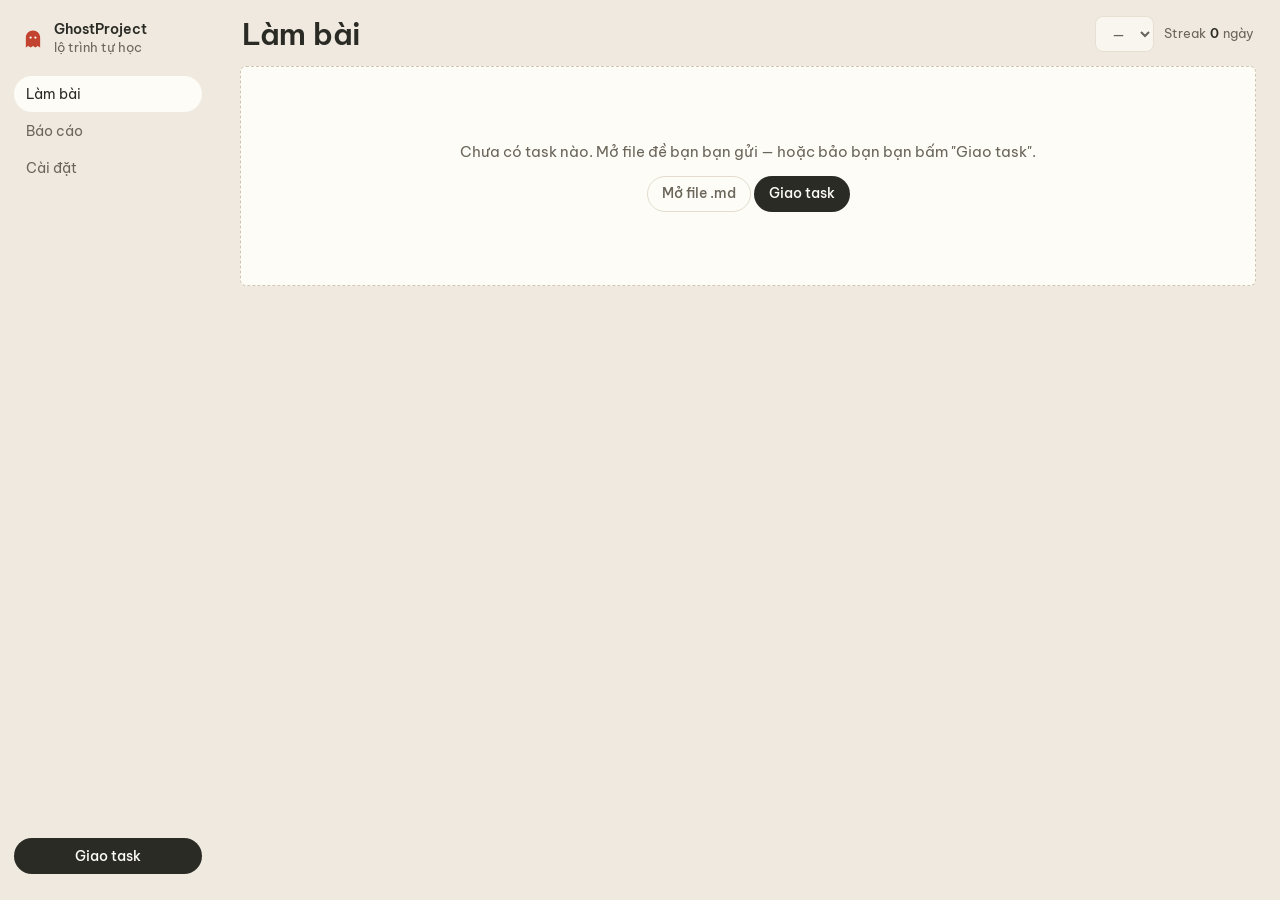
==== commit 0e824feb: "Giao diện gọn hơn: select chỉ tên Day, chip số liệu thành ghi chú bút chì, hàng nút một trọng lượng " ====
--- a/ghostproject.html
+++ b/ghostproject.html
@@ -95,10 +95,10 @@
 .ws-top{display:flex;align-items:center;gap:14px;padding:16px 2px 14px;flex-wrap:wrap}
 .ws-top .screen-title{font-size:30px;line-height:1.1;font-weight:600;letter-spacing:-0.01em}
 .ws-name{color:var(--muted);font-weight:500}
-.select-day{max-width:230px}
+.select-day{max-width:150px}
 
 /* chip trạng thái: giấy nhỏ trên bàn */
-.chip{display:inline-flex;align-items:center;gap:6px;height:26px;padding:0 10px;border-radius:999px;background:var(--paper);border:1px solid var(--edge);font-size:var(--fs-small);color:var(--muted);white-space:nowrap}
+.chip{display:inline-flex;align-items:center;gap:4px;height:26px;font-size:var(--fs-small);color:var(--muted);white-space:nowrap}
 .chip b{color:var(--ink);font-weight:600}
 
 /* ---------- hai trang giấy ---------- */
@@ -162,9 +162,9 @@
 .savechip.err{color:var(--negative);font-weight:500}
 
 /* hành động ở đáy trang vở */
-.pane-actions{display:flex;align-items:center;gap:10px;padding:10px 14px 12px 56px;border-top:1px solid var(--edge-soft);flex-wrap:wrap}
-.pane-actions .spacer{flex:1}
-.pane-preview{flex:none;max-height:32vh;overflow:auto;border-top:1px solid var(--edge-soft);padding:10px 14px 12px 56px}
+.pane-actions{display:flex;align-items:center;gap:12px;padding:10px 14px 12px 56px;border-top:1px solid var(--edge-soft);flex-wrap:wrap}
+.pane-actions .btn.primary{margin-left:auto}
+.pane-actions .ghostbtn{height:34px;padding:0 6px}.pane-preview{flex:none;max-height:32vh;overflow:auto;border-top:1px solid var(--edge-soft);padding:10px 14px 12px 56px}
 
 /* mobile: hai tab thay chia đôi, giữ từng trang riêng */
 .mtabs{display:none}
@@ -330,10 +330,10 @@
     <nav aria-label="Mục chính">
       <a class="nav-item" href="#tab-dash" data-tab="dash">Làm bài</a>
       <a class="nav-item" href="#tab-report" data-tab="report">Báo cáo</a>
+      <a class="nav-item" href="#tab-settings" data-tab="settings">Cài đặt</a>
     </nav>
     <div class="bottom">
       <button class="btn primary wide" data-assign type="button">Giao task</button>
-      <a class="nav-item" href="#tab-settings" data-tab="settings">Cài đặt</a>
     </div>
   </aside>
 
@@ -390,12 +390,11 @@
             <div id="repPrev" class="md"></div>
           </div>
           <div class="pane-actions">
-            <button class="btn" id="btnDlMd" type="button">Tạo file .md</button>
-            <button class="btn ghost" id="btnPreview" type="button" aria-expanded="false">Xem trước</button>
-            <button class="btn ghost" id="btnRefill" type="button" title="Điền lại mẫu báo cáo (hỏi trước khi thay nội dung)">Điền mẫu</button>
-            <button class="btn ghost" id="btnCopy" type="button">Sao chép</button>
-            <span class="spacer"></span>
-            <button class="btn primary" id="btnSubmit" type="button">Nộp bài</button>
+            <button class="ghostbtn" id="btnDlMd" type="button">Tạo file .md</button>
+            <button class="ghostbtn" id="btnPreview" type="button" aria-expanded="false">Xem trước</button>
+            <button class="ghostbtn" id="btnRefill" type="button" title="Điền lại mẫu báo cáo (hỏi trước khi thay nội dung)">Điền mẫu</button>
+            <button class="ghostbtn" id="btnCopy" type="button">Sao chép</button>
+            <button class="btn primary" id="btnSubmit" type="button" style="margin-left:auto">Nộp bài</button>
           </div>
         </div>
       </div>
@@ -1354,7 +1353,7 @@
   const split = $('wsSplit');
   const sel = $('dayPick');
   sel.innerHTML = days.length
-    ? days.slice().reverse().map((d) => `<option value="${d}"${d === day ? ' selected' : ''}>Day ${d} — ${esc(dayTitle(d))}</option>`).join('')
+    ? days.slice().reverse().map((d) => `<option value="${d}"${d === day ? ' selected' : ''}>Day ${d}</option>`).join('')
     : '<option value="">—</option>';
   sel.disabled = !days.length;
 
